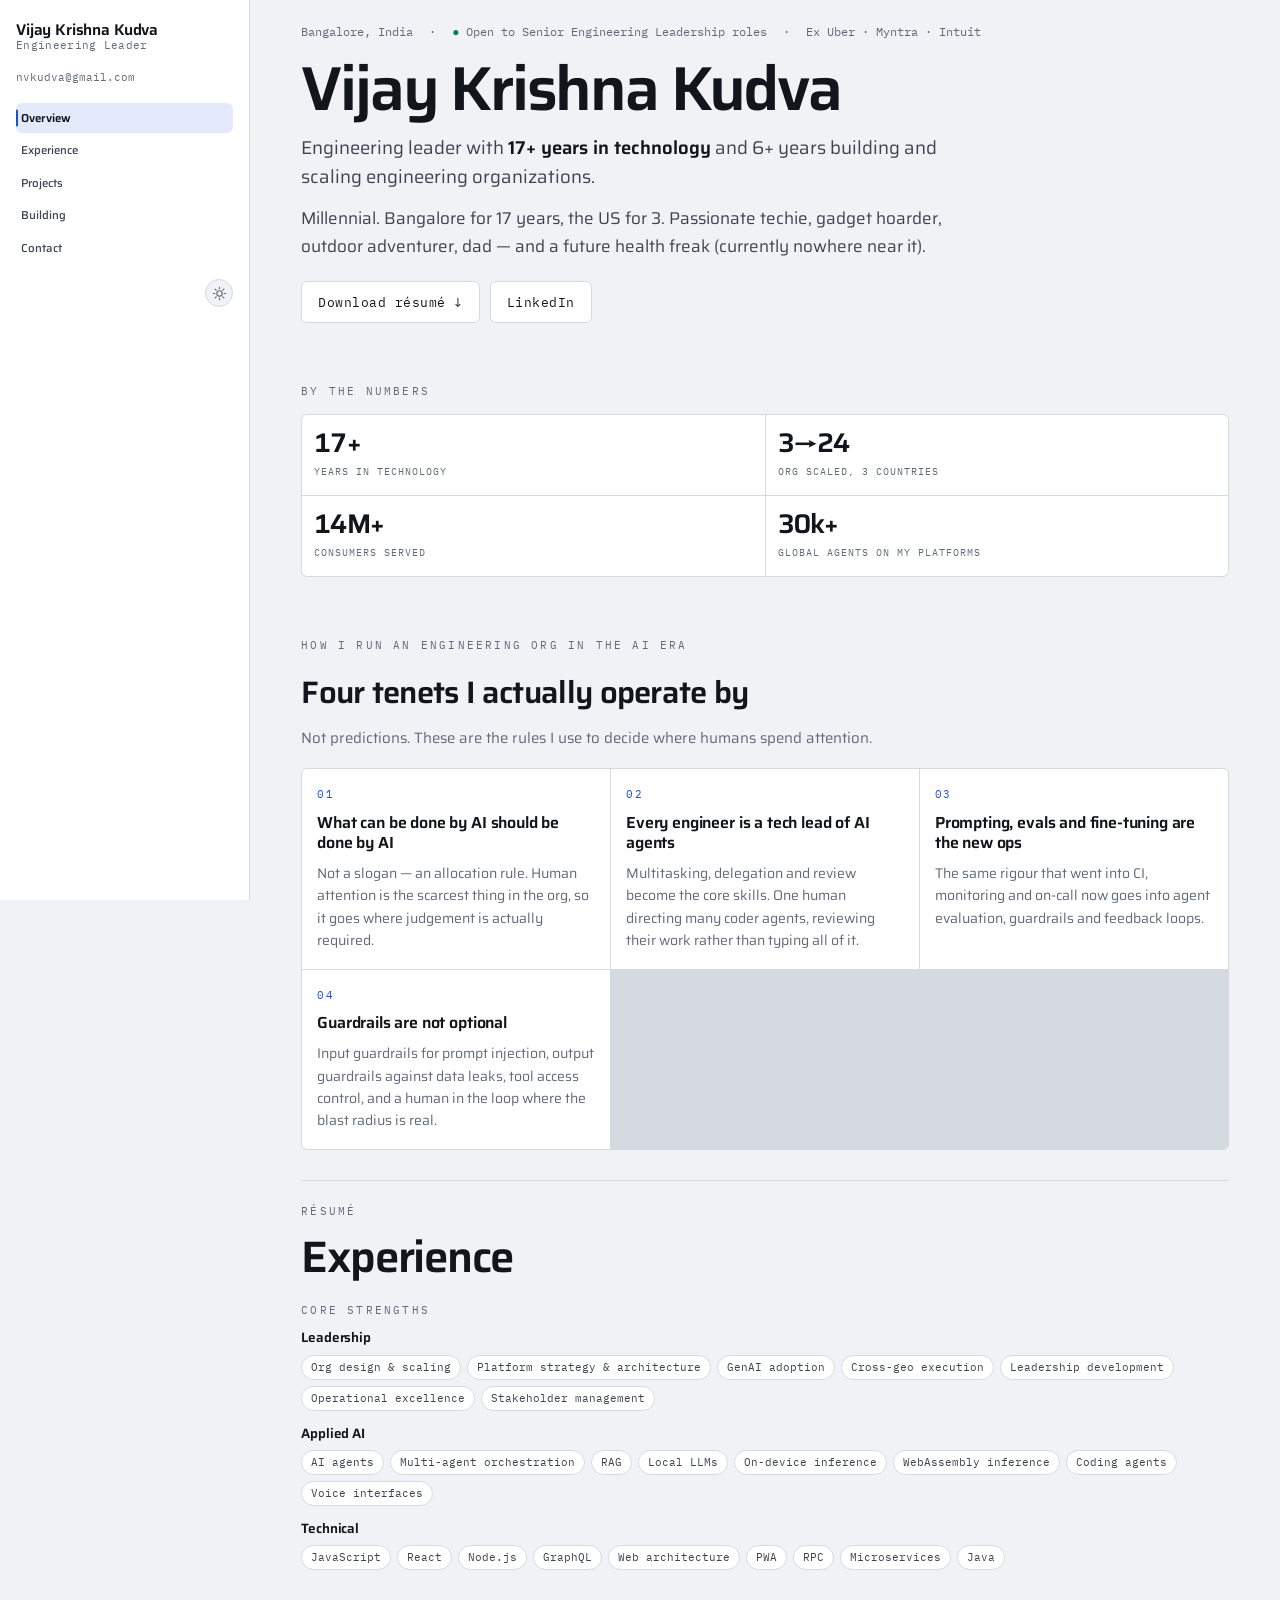
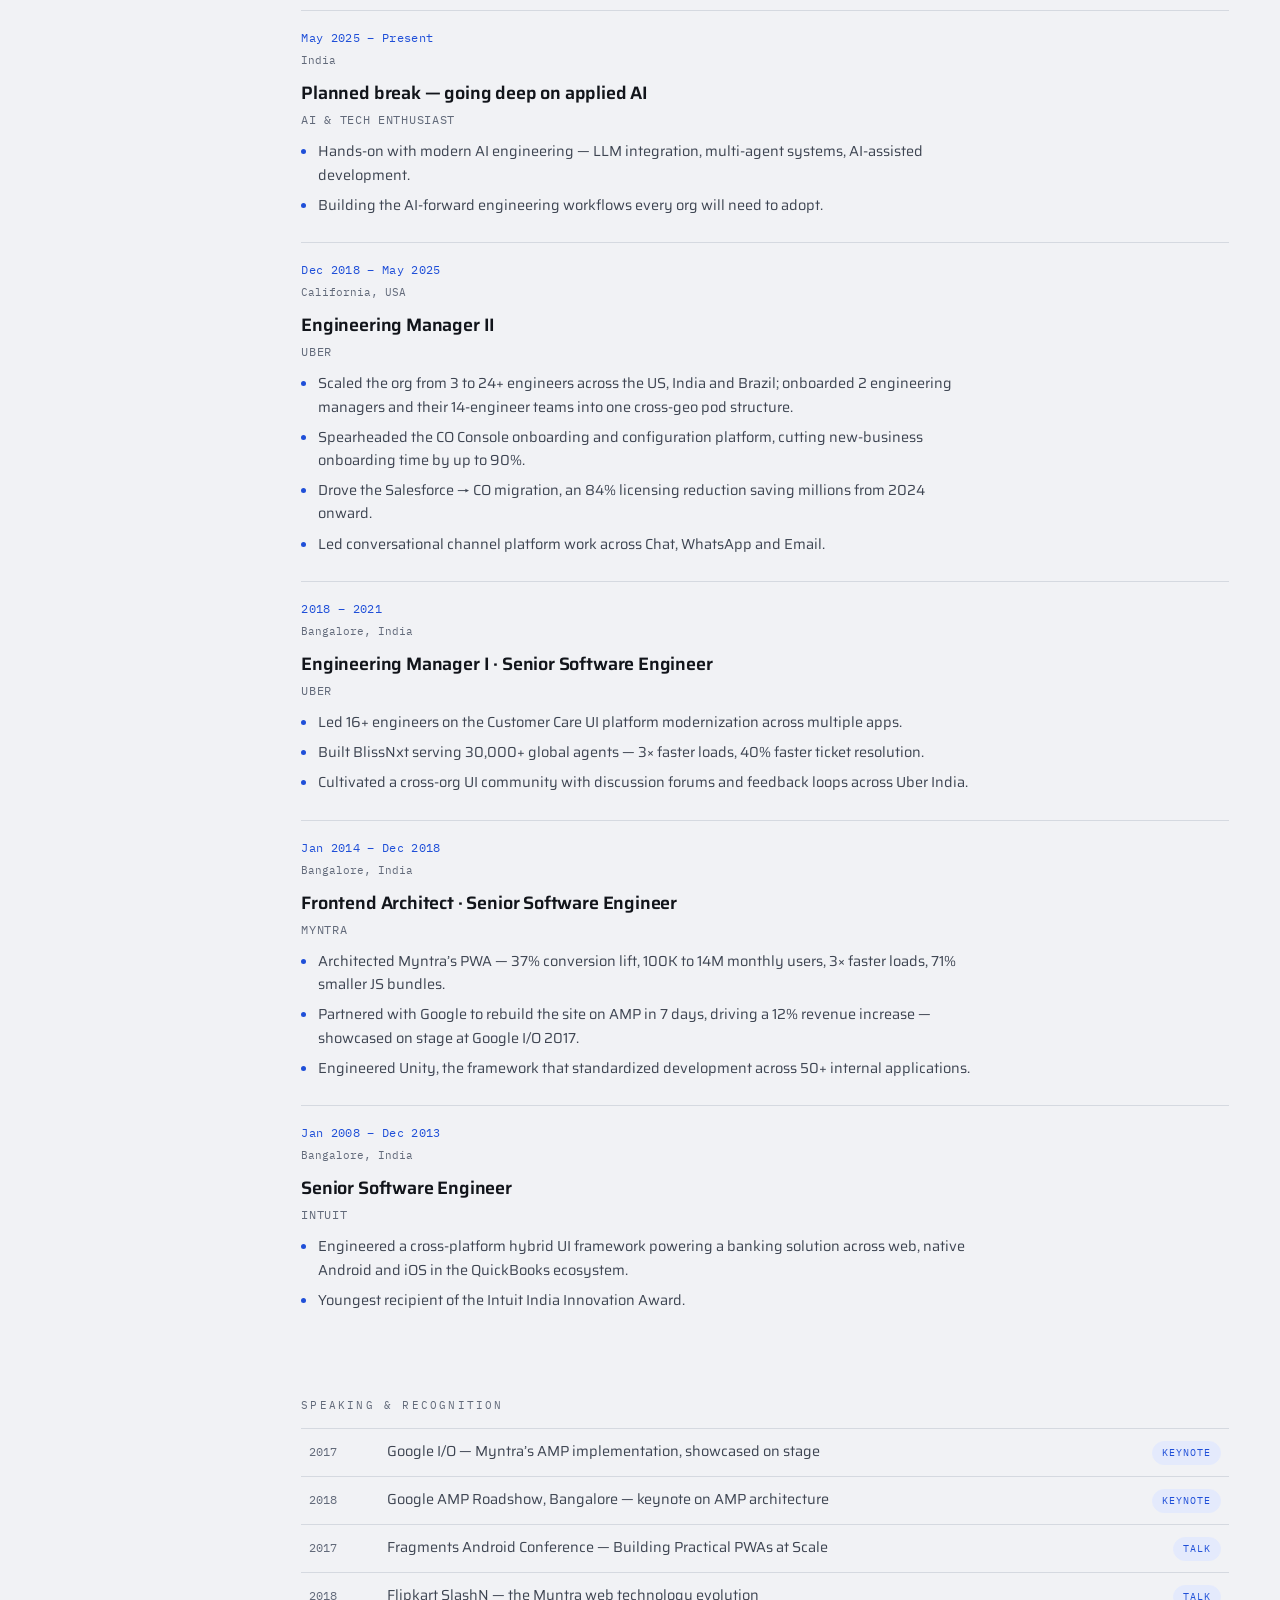
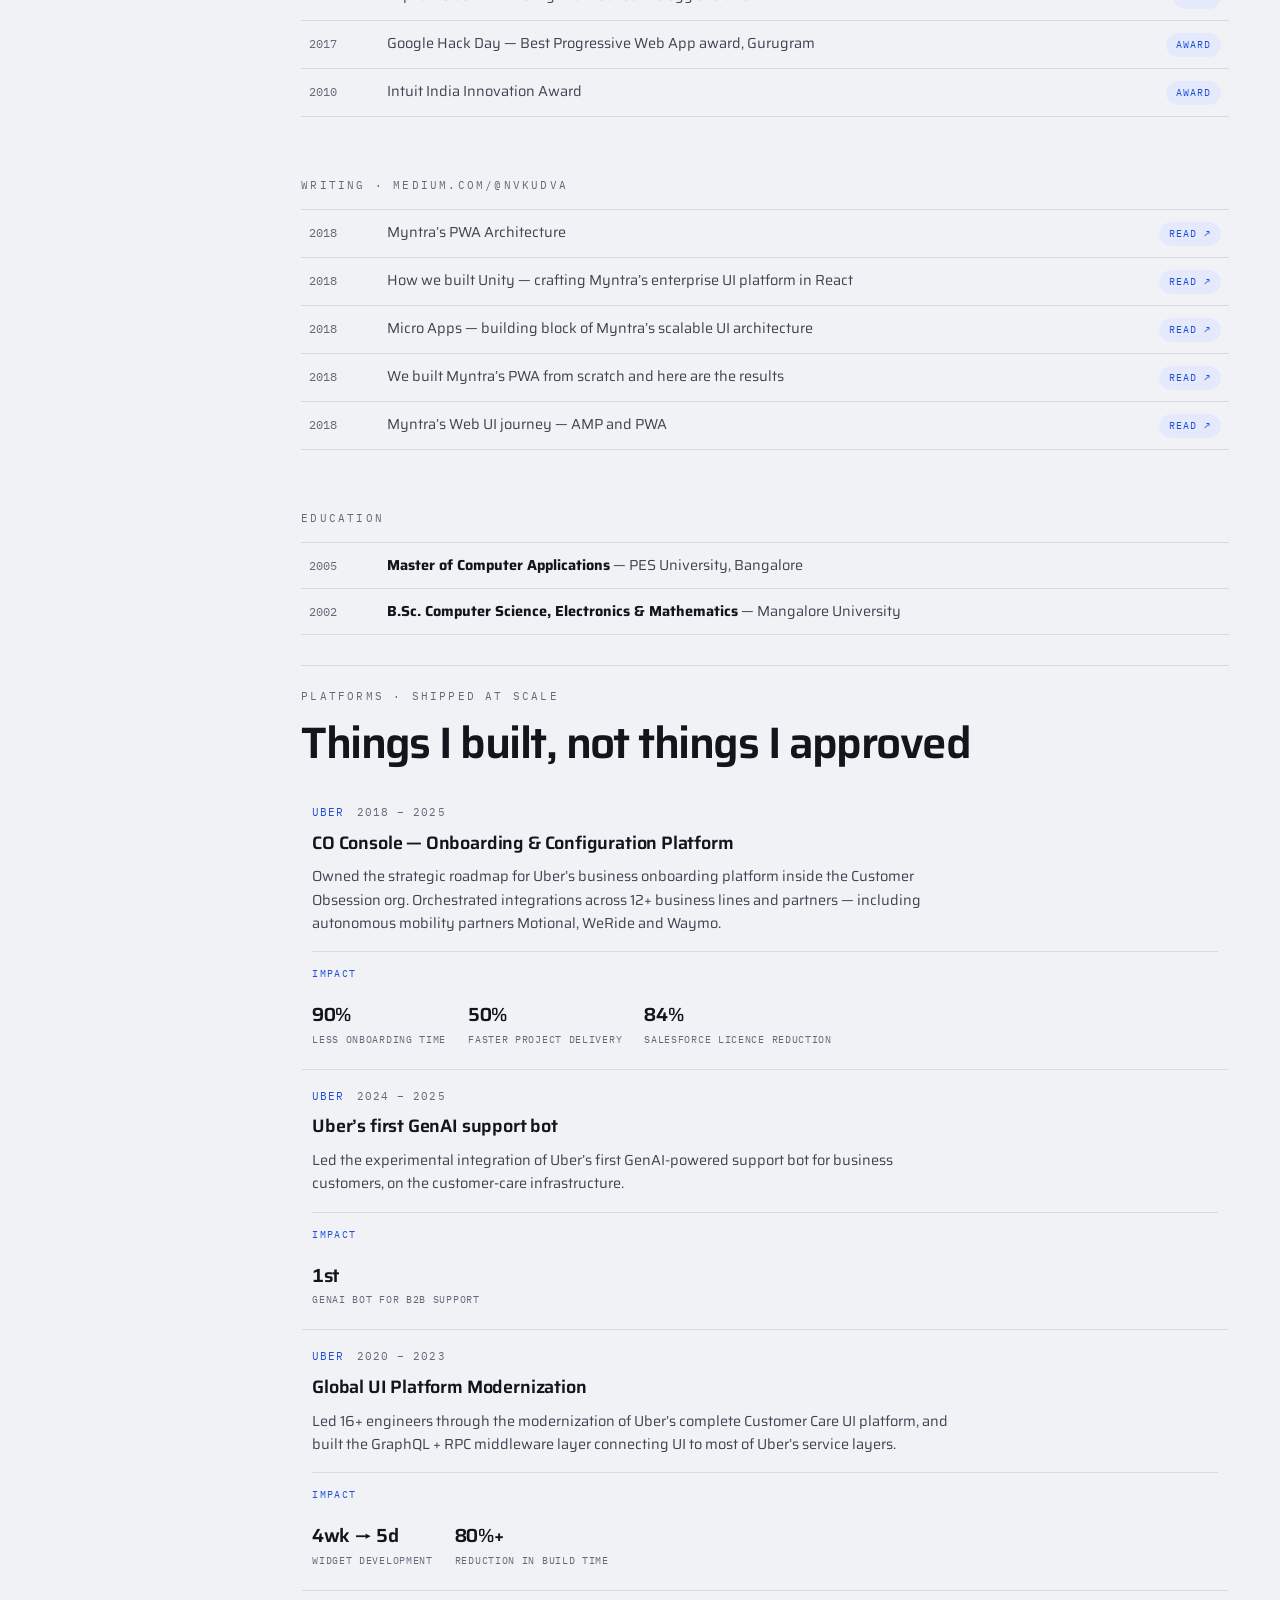
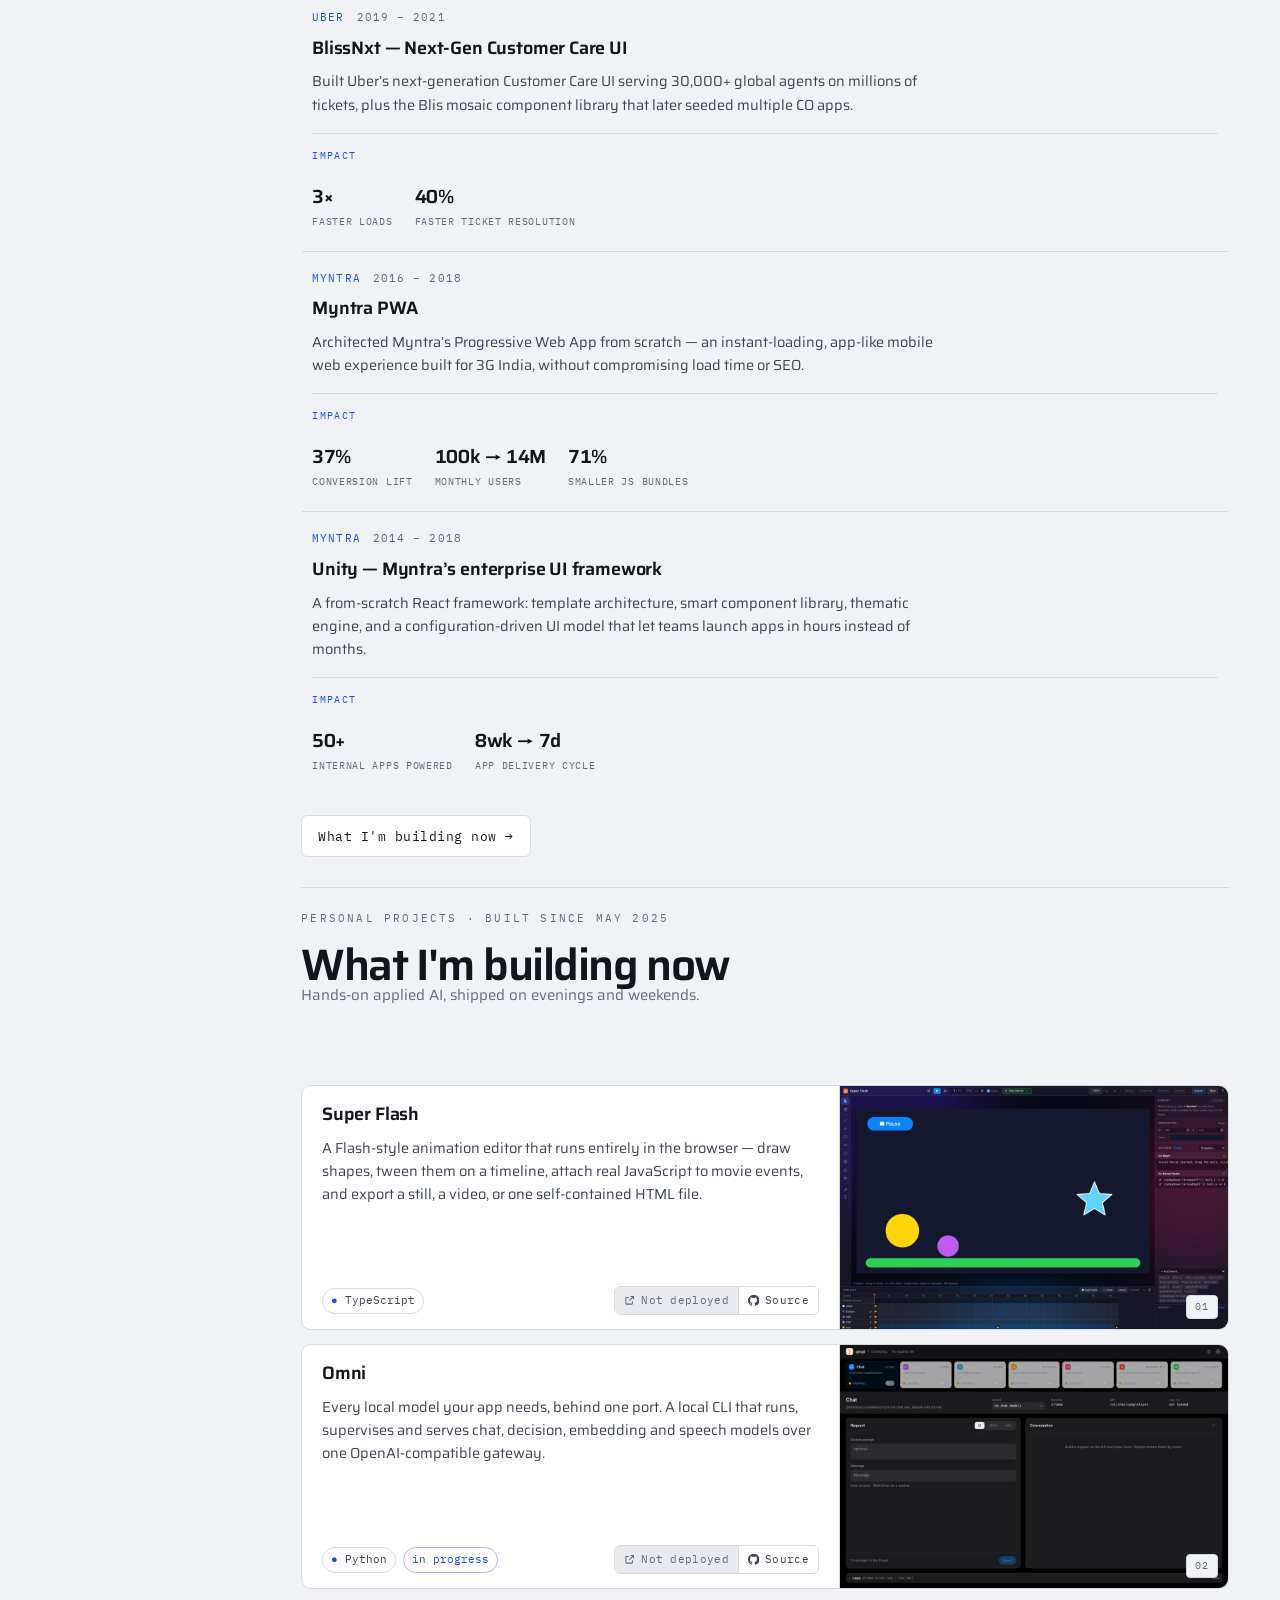
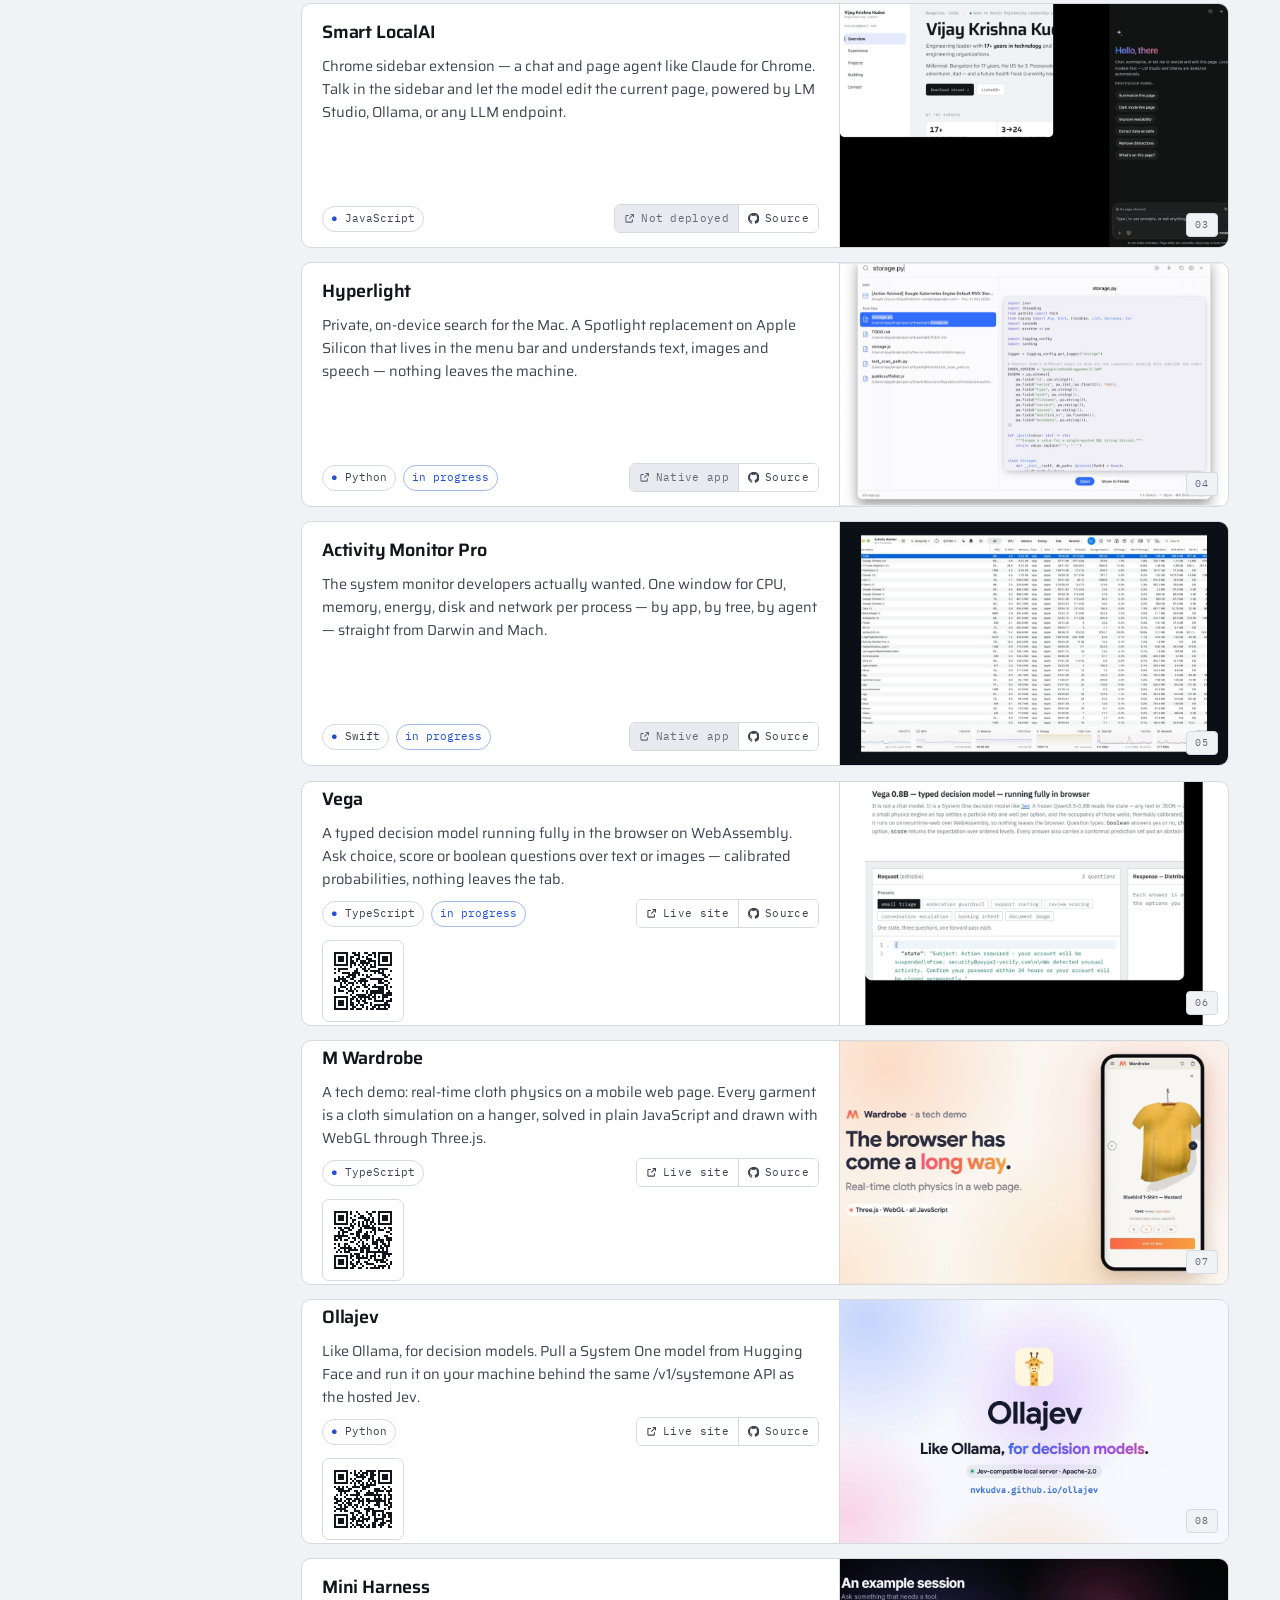
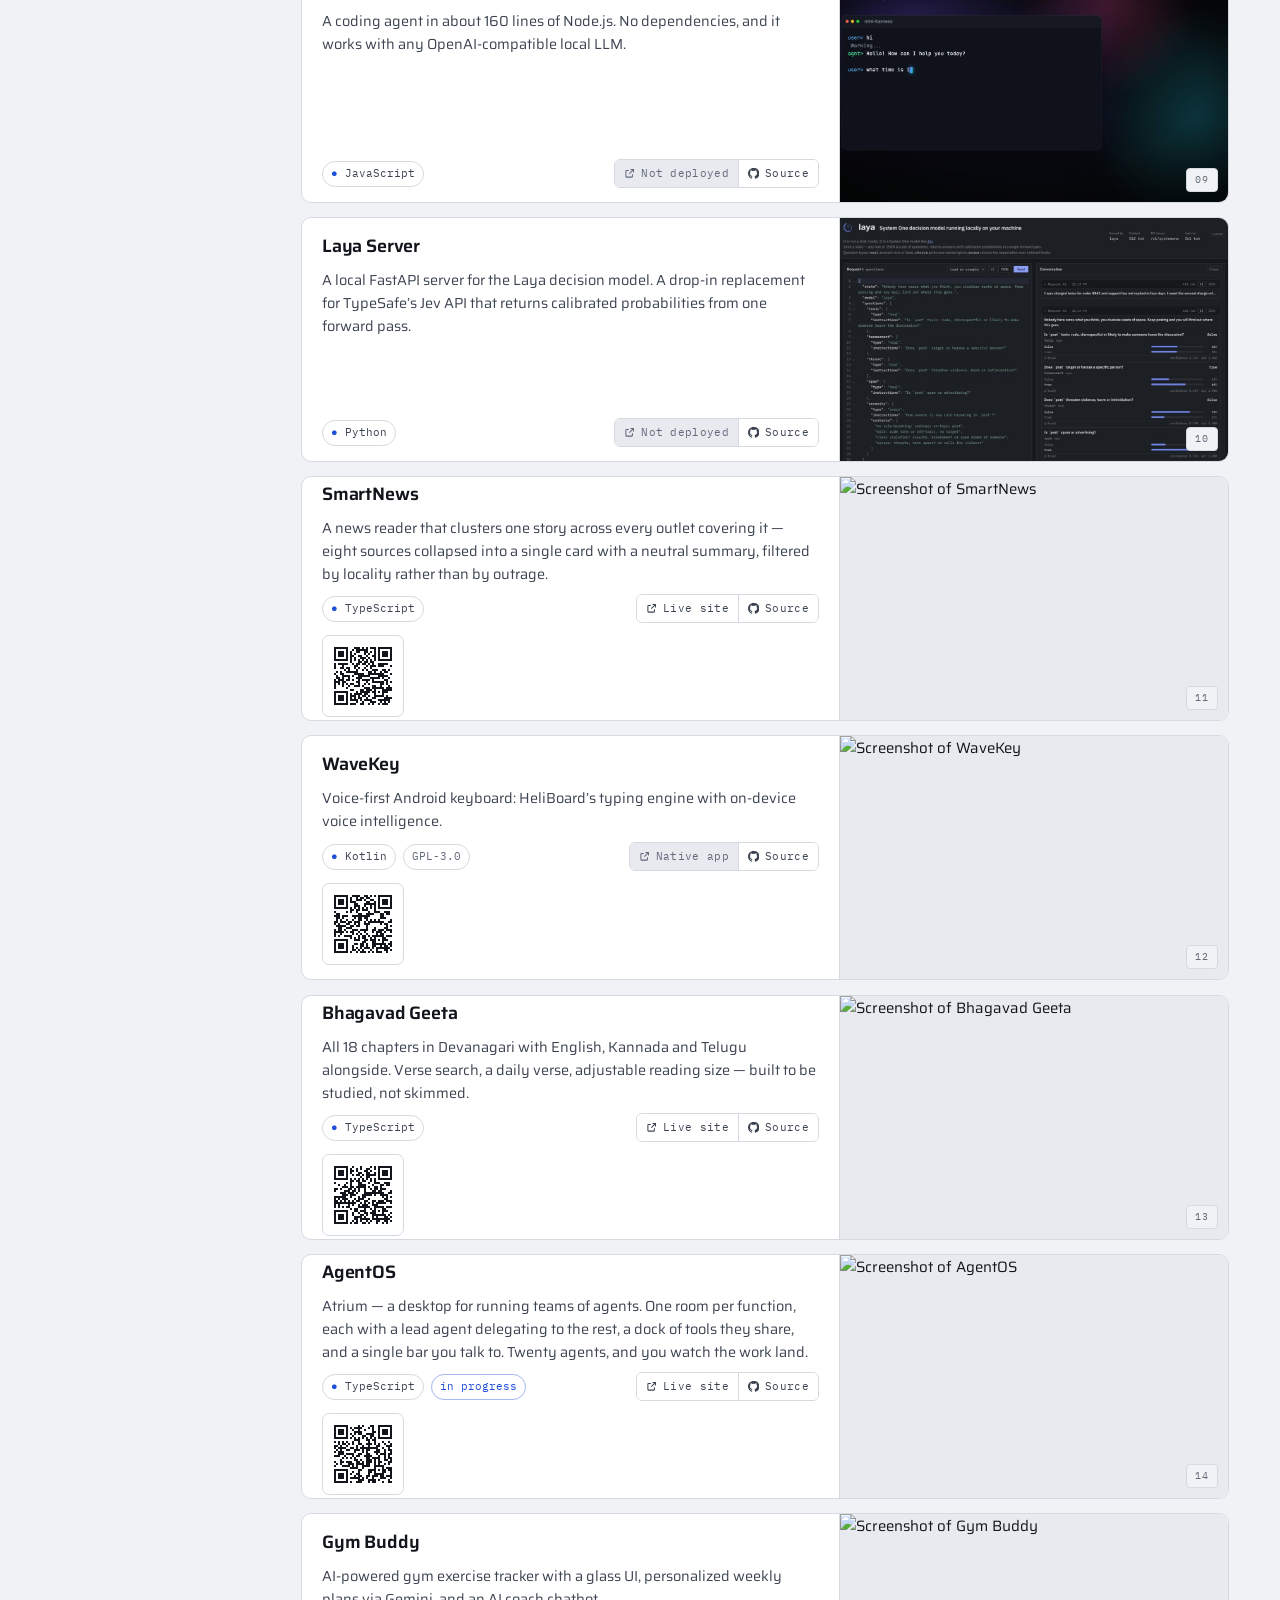
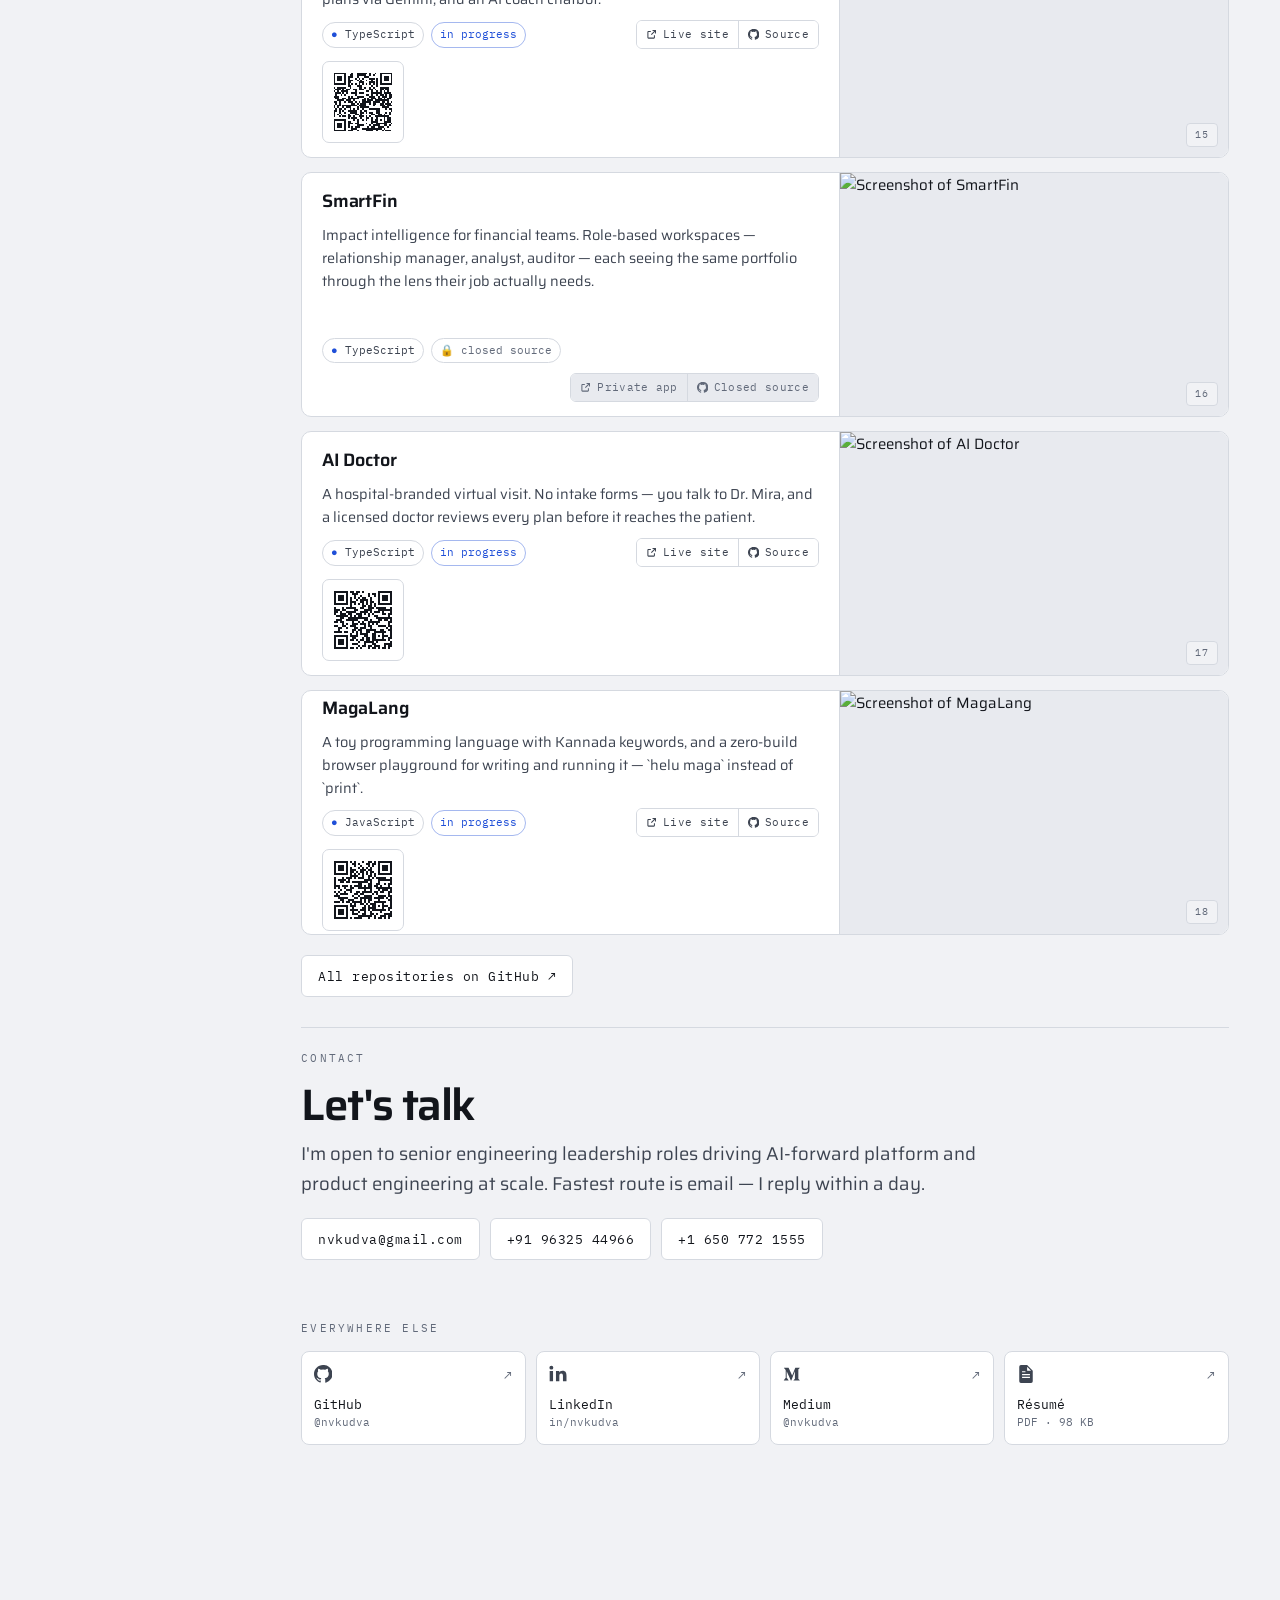
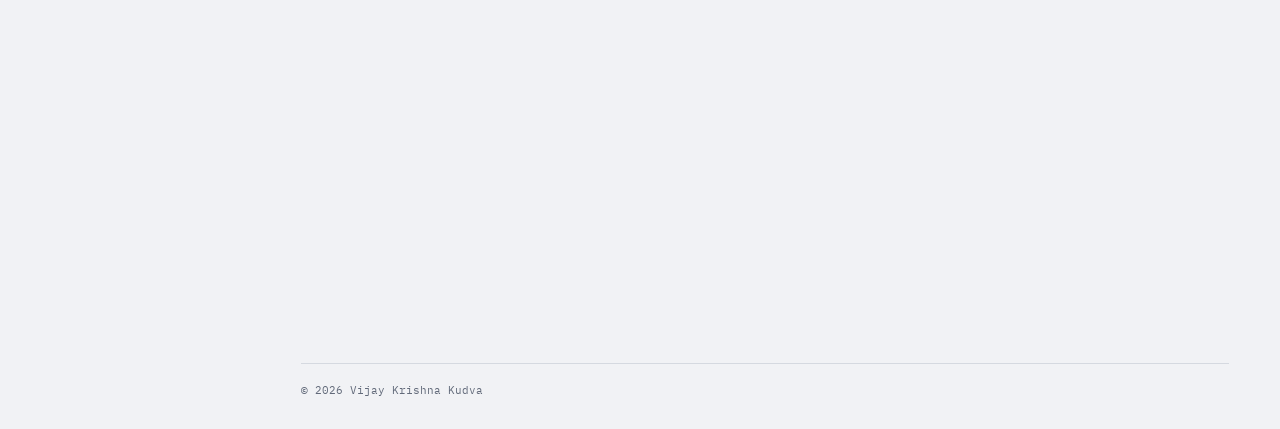
==== index.html @ 2af27ea0 "refactor(themes): remove Overdrive skin and Kinetic layout Single console layout with light/dark mod" ====
<!doctype html>
<html lang="en" data-mode="light">
<head>
<meta charset="utf-8">
<meta name="viewport" content="width=device-width, initial-scale=1, viewport-fit=cover">
<title>Vijay Krishna Kudva — Engineering Leader</title>
<meta name="description" content="Engineering leader with 17+ years in technology. Ex Uber, Myntra, Intuit. Platforms serving 30,000+ agents and 14M+ consumers.">
<meta name="theme-color" content="#F1F2F5">

<meta property="og:title" content="Vijay Krishna Kudva — Engineering Leader">
<meta property="og:description" content="17+ years in technology, 6+ years scaling engineering orgs. Ex Uber, Myntra, Intuit.">
<meta property="og:type" content="profile">

<link rel="manifest" href="/manifest.webmanifest">
<link rel="icon" href="/assets/img/icon.svg" type="image/svg+xml">
<link rel="apple-touch-icon" href="/assets/img/icon-192.png">

<!-- Stamp the saved look before first paint so the page never flashes the wrong mode. -->
<script>
  try {
    var s = JSON.parse(localStorage.getItem('vk.theme') || '{}');
    var r = document.documentElement;
    r.dataset.mode = s.mode === 'dark' ? 'dark' : 'light';
  } catch (e) {}
</script>

<link rel="preconnect" href="https://fonts.googleapis.com">
<link rel="preconnect" href="https://fonts.gstatic.com" crossorigin>
<link rel="stylesheet" href="https://fonts.googleapis.com/css2?family=IBM+Plex+Mono:wght@400;500;600&family=Saira:wght@300;400;500;600;700&display=swap">
<link rel="stylesheet" href="/assets/css/app.css">
</head>
<body>

<a class="skip" href="#main">Skip to content</a>
<div id="app"></div>

<script type="module" src="/assets/js/app.js"></script>
</body>
</html>
---- assets/css/app.css ----
/* ============================================================
   Vijay Krishna Kudva — portfolio
   Light / dark modes
   ============================================================ */

/* ---- EXECUTIVE · light (the unstamped default) ---- */
:root{
  --paper:#F1F2F5; --surface:#FFFFFF; --surface-2:#E8EAEF;
  --ink:#12151B; --ink-2:#3D4451; --muted:#626A7A;
  --line:#D5D9E0; --accent:#1F4FD8; --accent-soft:#E4EAFC; --on-accent:#FFFFFF;
  --pos:#0E7C5A; --warn:#7A4800;
  --shadow:0 1px 2px rgba(18,21,27,.05), 0 12px 32px -18px rgba(18,21,27,.35);
  --grid:none;
  --rail:250px; --ease:cubic-bezier(.2,.8,.2,1);
  --display:"Saira",system-ui,-apple-system,sans-serif;
  --mono:"IBM Plex Mono",ui-monospace,Menlo,monospace;
}
/* ---- EXECUTIVE · dark ---- */
@media (prefers-color-scheme:dark){
  :root:not([data-mode="light"]){
    --paper:#0E1116; --surface:#161B22; --surface-2:#1F2630;
    --ink:#E8EBF0; --ink-2:#B4BDCB; --muted:#828D9D;
    --line:#262E39; --accent:#7A9BFF; --accent-soft:#1A2440; --on-accent:#0E1116;
    --pos:#3FCF9A; --warn:#D9A441;
    --shadow:0 1px 0 rgba(255,255,255,.03), 0 24px 48px -28px #000;
  }
}
:root[data-mode="dark"]{
  --paper:#0E1116; --surface:#161B22; --surface-2:#1F2630;
  --ink:#E8EBF0; --ink-2:#B4BDCB; --muted:#828D9D;
  --line:#262E39; --accent:#7A9BFF; --accent-soft:#1A2440; --on-accent:#0E1116;
  --pos:#3FCF9A; --warn:#D9A441;
  --shadow:0 1px 0 rgba(255,255,255,.03), 0 24px 48px -28px #000;
}
/* ============================================================ base */
*{box-sizing:border-box}
html{scroll-behavior:smooth}
body{
  margin:0; background:var(--paper); color:var(--ink);
  font-family:var(--display); font-size:15px; line-height:1.6;
  -webkit-font-smoothing:antialiased;
  transition:background .45s var(--ease), color .45s var(--ease);
}
body::before{
  content:""; position:fixed; inset:0; pointer-events:none; z-index:0;
  background-image:var(--grid); background-size:44px 44px;
}
a{color:inherit; text-decoration:none}
button{font:inherit}
:focus-visible{outline:2px solid var(--accent); outline-offset:3px; border-radius:3px}
.skip{position:absolute; left:-9999px; top:8px; z-index:99; background:var(--surface); padding:10px 16px; border:1px solid var(--accent); border-radius:6px}
.skip:focus{left:12px}

/* ============================================================ shell */
.shell{position:relative; z-index:1; display:grid; grid-template-columns:var(--rail) minmax(0,1fr)}
.rail{
  position:sticky; top:0; height:100vh; padding:20px 16px;
  border-right:1px solid var(--line); background:var(--surface);
  display:flex; flex-direction:column; gap:16px;
  transition:background .45s var(--ease), border-color .45s var(--ease);
}
.brand{display:flex; align-items:center; gap:11px; font-size:15.5px; font-weight:600; letter-spacing:-.01em; line-height:1.25}
.brand small{display:block; font-family:var(--mono); font-size:10.5px; font-weight:400; letter-spacing:.03em; color:var(--muted)}

/* one-tap contact, on every page */
.hail{display:flex; flex-direction:column; gap:3px; font-family:var(--mono); font-size:11px; line-height:1.6}
.hail a{color:var(--muted); border-bottom:1px solid transparent; align-self:flex-start; transition:color .22s var(--ease), border-color .22s var(--ease)}
.hail a:hover{color:var(--accent); border-bottom-color:var(--accent)}

.nav{display:flex; flex-direction:column; gap:2px}
.nav a{
  display:block; padding:9px 12px; border-radius:6px; color:var(--ink-2);
  font-size:14px; font-weight:500; position:relative;
  transition:background .22s var(--ease), color .22s var(--ease);
}
.nav a::before{
  content:""; position:absolute; left:0; top:50%; width:2px; height:0; border-radius:2px;
  background:var(--accent); transform:translateY(-50%); transition:height .28s var(--ease);
}
.nav a:hover{background:var(--surface-2); color:var(--ink)}
.nav a[aria-current]{background:var(--accent-soft); color:var(--ink); font-weight:600}
.nav a[aria-current]::before{height:17px}
.ctl{display:flex; flex-direction:column; gap:6px; margin-top:auto}

/* ============================================================ main */
main{padding:0 clamp(20px,4vw,64px) 36px; max-width:1180px}
.pane{scroll-margin-top:calc(var(--stick, 0px) + 16px)}
.pane + .pane{border-top:1px solid var(--line)}
/* The last pane needs room below it, or the nav can't bring it to the top. */
.pane:last-child{min-height:calc(100vh - var(--stick, 0px))}
/* The first section of a pane sits directly under the divider. */
.pane > section:first-child{padding-top:22px}
section{padding:30px 0}
.eyebrow{
  font-family:var(--mono); font-size:11px; letter-spacing:.2em; text-transform:uppercase;
  color:var(--muted); display:flex; align-items:center; gap:12px; margin-bottom:14px;
}
h1{font-size:clamp(36px,5.4vw,62px); line-height:1.03; letter-spacing:-.035em; font-weight:600; margin:0; text-wrap:balance}
h2{font-size:clamp(23px,2.8vw,31px); letter-spacing:-.022em; font-weight:600; margin:0 0 12px; text-wrap:balance}
h3{font-size:16px; font-weight:600; margin:0; letter-spacing:-.01em}
p{color:var(--ink-2); max-width:64ch; margin:0 0 11px}
.sublede{color:var(--muted); max-width:66ch; margin:-4px 0 18px}

/* ---- hero ---- */
.hero{display:grid; grid-template-columns:minmax(0,1fr); gap:36px; align-items:start}
.statusline{font-family:var(--mono); font-size:12px; color:var(--muted); display:flex; flex-wrap:wrap; gap:8px 16px; margin-bottom:16px}
.statusline b{color:var(--pos); font-weight:500}
.lede{font-size:18.5px; line-height:1.58; color:var(--ink-2); max-width:58ch; margin-top:12px}
.lede em{color:var(--ink); font-style:normal; font-weight:600}
/* The one human line, right above the calls to action. */
.bio{font-size:17px; line-height:1.62; margin-top:14px; max-width:64ch}
.cta{display:flex; gap:10px; flex-wrap:wrap; margin-top:20px}
.btn{
  font-family:var(--mono); font-size:12.5px; letter-spacing:.04em;
  padding:10px 16px; border-radius:6px; border:1px solid var(--line);
  background:var(--surface); color:var(--ink); cursor:pointer; display:inline-flex; gap:8px; align-items:center;
  transition:transform .22s var(--ease), box-shadow .22s var(--ease), background .25s var(--ease), border-color .25s;
}
.btn:hover{transform:translateY(-2px); box-shadow:var(--shadow); border-color:var(--accent)}
}.btn.primary{background:var(--ink); color:var(--paper); border-color:var(--ink)}

.portrait{position:relative; aspect-ratio:4/5; border:1px solid var(--line); background:var(--surface-2); border-radius:5px; overflow:hidden}
.portrait img{width:100%; height:100%; object-fit:cover; object-position:center 22%; display:block}

.tick{position:absolute; width:12px; height:12px; border:1px solid var(--accent)}
.tick.tl{top:-1px; left:-1px; border-right:0; border-bottom:0}
.tick.tr{top:-1px; right:-1px; border-left:0; border-bottom:0}
.tick.bl{bottom:-1px; left:-1px; border-right:0; border-top:0}
.tick.br{bottom:-1px; right:-1px; border-left:0; border-top:0}
.portcap{font-family:var(--mono); font-size:10.5px; color:var(--muted); margin-top:9px; line-height:1.7}

/* ---- stat strip ---- */
.stats{display:grid; grid-auto-flow:column; grid-auto-columns:minmax(0,1fr); gap:1px; background:var(--line); border:1px solid var(--line); border-radius:6px; overflow:hidden; margin-top:0}
.stat{background:var(--surface); padding:13px 12px; transition:background .45s var(--ease)}
.stat b{display:block; font-size:27px; font-weight:600; letter-spacing:-.03em; line-height:1.1; font-variant-numeric:tabular-nums}
.stat span{font-family:var(--mono); font-size:10px; letter-spacing:.1em; text-transform:uppercase; color:var(--muted)}

/* ---- tenets ---- */
.tenets{display:grid; grid-template-columns:repeat(auto-fit,minmax(258px,1fr)); gap:1px; background:var(--line); border:1px solid var(--line); border-radius:6px; overflow:hidden}
.tenet{background:var(--surface); padding:17px 15px; transition:background .3s var(--ease)}
.tenet:hover{background:var(--surface-2)}
.tenet h3{margin-bottom:8px; line-height:1.3}
.tenet p{font-size:14px; margin:0; color:var(--muted)}
.tenet .n{font-family:var(--mono); font-size:10.5px; color:var(--accent); letter-spacing:.14em; display:block; margin-bottom:10px}

/* ---- platform cards ---- */
/* The opening list of a pane, directly under the heading. */
.openlist{margin-top:20px}
.plat{
  position:relative;
  display:grid; grid-template-columns:minmax(0,1fr) 250px; gap:22px;
  padding:18px 10px; border-radius:8px; border:1px solid transparent;
  transition:background .28s var(--ease), border-color .28s var(--ease), transform .28s var(--ease);
}
.plat + .plat::before{content:""; position:absolute; top:-1px; left:0; right:0; height:1px; background:var(--line)}
.plat:hover{background:var(--surface); border-color:var(--line); transform:translateX(3px); box-shadow:var(--shadow)}
.plat .org{font-family:var(--mono); font-size:11px; letter-spacing:.1em; text-transform:uppercase; color:var(--accent); margin-bottom:7px; display:flex; gap:12px}
.plat .org span{color:var(--muted)}
.plat h3{font-size:18px}
.plat p{font-size:14.5px; margin:8px 0 0}
.mx{display:flex; flex-direction:column; gap:10px; padding-left:20px; border-left:1px solid var(--line)}
.mxh{font-family:var(--mono); font-size:10px; letter-spacing:.14em; text-transform:uppercase; color:var(--accent)}
.mx div b{display:block; font-size:19px; font-weight:600; letter-spacing:-.02em; font-variant-numeric:tabular-nums; line-height:1.15}
.mx div span{font-family:var(--mono); font-size:10px; letter-spacing:.07em; text-transform:uppercase; color:var(--muted)}

/* ---- tags on a project card ---- */
.tags{display:flex; gap:7px; flex-wrap:wrap; font-family:var(--mono); font-size:11px}
.tag{padding:3px 8px; border:1px solid var(--line); border-radius:20px; color:var(--muted)}
.tag.lang{color:var(--ink-2)}
.tag.lang::before{content:"●  "; color:var(--accent)}
.pcard[data-open]{cursor:pointer}
.tag.wip{color:var(--accent); border-color:color-mix(in oklab,var(--accent) 40%,transparent)}
.tag.lock::before{content:"🔒  "}

/* ---- résumé ---- */
.job{display:grid; grid-template-columns:132px minmax(0,1fr); gap:24px; padding:18px 0; border-top:1px solid var(--line)}
.job .when{font-family:var(--mono); font-size:11.5px; color:var(--accent); letter-spacing:.03em}
.job .where{font-family:var(--mono); font-size:10.5px; color:var(--muted); margin-top:5px}
.job h3{font-size:18px; margin-bottom:3px}
.job .org{font-family:var(--mono); font-size:11.5px; color:var(--muted); letter-spacing:.06em; text-transform:uppercase; margin-bottom:11px}
.job ul{margin:0; padding-left:17px; color:var(--ink-2)}
.job li{margin-bottom:7px; font-size:14.5px; max-width:66ch}
.job li::marker{color:var(--accent)}

.chips{display:flex; flex-wrap:wrap; gap:7px; margin-top:8px}
.chips + h3{margin-top:18px}
.chip{font-family:var(--mono); font-size:11.5px; padding:5px 11px; border:1px solid var(--line); border-radius:20px; color:var(--ink-2); background:var(--surface); transition:border-color .25s, color .25s}
.chip:hover{border-color:var(--accent); color:var(--ink)}

/* ---- résumé header + compact strengths ---- */
.resumetop{padding-bottom:8px}
#strengths{padding:14px 0 10px}
#strengths .eyebrow{margin-bottom:8px}
#strengths h3{font-size:13.5px; margin:0}
#strengths .chips{gap:6px; margin-top:6px}
#strengths .chips + h3{margin-top:12px}
#strengths .chip{font-size:10.5px; padding:3px 9px}

.rows{border-top:1px solid var(--line)}
.row{display:grid; grid-template-columns:64px minmax(0,1fr) auto; gap:14px; align-items:baseline; padding:11px 8px; border-bottom:1px solid var(--line); transition:background .26s var(--ease), padding-left .26s var(--ease)}
.row:hover{background:var(--surface); padding-left:14px}
.row .y{font-family:var(--mono); font-size:11.5px; color:var(--muted)}
.row .t{font-size:14.5px; color:var(--ink-2)}
.row .badge{font-family:var(--mono); font-size:10px; letter-spacing:.1em; text-transform:uppercase; color:var(--accent); border:1px solid var(--accent-soft); background:var(--accent-soft); padding:3px 9px; border-radius:20px}

/* ---- socials: one row, any count ---- */
.links{display:grid; grid-auto-flow:column; grid-auto-columns:minmax(0,1fr); gap:10px}
.link{
  display:flex; flex-direction:column; gap:11px; padding:13px 12px; min-width:0;
  border:1px solid var(--line); border-radius:8px; background:var(--surface);
  font-family:var(--mono); font-size:12.5px; position:relative; overflow:hidden;
  transition:transform .25s var(--ease), border-color .25s, box-shadow .25s;
}
.link::after{content:"↗"; position:absolute; top:13px; right:13px; color:var(--muted); transition:transform .25s var(--ease), color .25s}
.link:hover{transform:translateY(-3px); border-color:var(--accent); box-shadow:var(--shadow)}
.link:hover::after{transform:translate(3px,-3px); color:var(--accent)}
.link svg{width:18px; height:18px; fill:currentColor; flex:none; color:var(--ink-2); transition:color .25s}
.link:hover svg{color:var(--accent)}
.link span{min-width:0}
.link small{display:block; color:var(--muted); font-size:10.5px; white-space:nowrap; overflow:hidden; text-overflow:ellipsis}

.footwrap{max-width:1180px; padding:0 clamp(20px,4vw,64px); margin-left:var(--rail)}
.sitefoot{
  padding:18px 0 30px; font-family:var(--mono); font-size:10.5px; color:var(--muted);
  display:flex; align-items:center; justify-content:space-between; gap:14px; flex-wrap:wrap;
  border-top:1px solid var(--line);
}
/* ---- update prompt ---- */
.toast{
  position:fixed; z-index:80; left:50%; bottom:24px;
  transform:translate(-50%,140%); opacity:0;
  display:flex; align-items:center; gap:14px;
  padding:12px 12px 12px 18px; border-radius:10px;
  background:var(--surface); border:1px solid var(--line);
  box-shadow:var(--shadow); font-family:var(--mono); font-size:12.5px;
  max-width:calc(100vw - 32px);
  transition:transform .5s var(--ease), opacity .4s var(--ease);
}
.toast.in{transform:translate(-50%,0); opacity:1}
.toast span{color:var(--ink-2)}
.toast button{
  border:1px solid var(--line); background:var(--paper); color:var(--ink);
  padding:7px 14px; border-radius:6px; cursor:pointer; font-size:11.5px; letter-spacing:.04em;
  transition:background .22s var(--ease), border-color .22s, color .22s;
}
}.toast .toast-go{background:var(--ink); color:var(--paper); border-color:var(--ink)}
.toast .toast-go:hover{filter:brightness(1.15)}
.toast .toast-x{padding:7px 10px; color:var(--muted)}
.toast .toast-x:hover{border-color:var(--accent); color:var(--ink)}

/* ============================================================ motion */
@view-transition{ navigation:auto }
::view-transition-old(root){animation:vt-out .22s var(--ease) both}
::view-transition-new(root){animation:vt-in .34s var(--ease) both}
@keyframes vt-out{to{opacity:0; transform:translateY(-6px)}}
@keyframes vt-in{from{opacity:0; transform:translateY(10px)}}

.rise{animation:rise .62s var(--ease) both}
@keyframes rise{from{opacity:0; transform:translateY(13px)} to{opacity:1; transform:none}}

/* ============================================================ responsive */
@media (max-width:960px){
  .footwrap{margin-left:0}
  .shell{grid-template-columns:1fr}
  .rail{position:sticky; top:0; z-index:20; height:auto; flex-direction:row; align-items:center; flex-wrap:wrap; gap:12px 16px; border-right:0; border-bottom:1px solid var(--line); padding:14px 18px}
  .nav{flex-direction:row; flex-wrap:wrap; gap:2px; order:3; width:100%}
  .nav a{padding:7px 11px; font-size:13.5px}
  .hail{flex-direction:row; flex-wrap:wrap; gap:4px 14px; order:4; width:100%; font-size:10.5px}
}  .ctl{flex-direction:row; align-items:center; gap:8px; margin-top:0; margin-left:auto; width:auto}
  .ctl .tsw{align-self:center}
  .hero{grid-template-columns:1fr; gap:28px; padding-top:20px}
  .plat{grid-template-columns:1fr; gap:16px}
  .mx{flex-direction:row; flex-wrap:wrap; gap:22px; padding-left:0; border-left:0; border-top:1px solid var(--line); padding-top:14px}
  .mxh{flex:0 0 100%}
  .job{grid-template-columns:1fr; gap:10px}
  .stats{grid-auto-flow:row; grid-template-columns:1fr 1fr}
}
@media (max-width:700px){
  .row{grid-template-columns:56px minmax(0,1fr); gap:12px}
  .row .badge{display:none}
}
@media (max-width:620px){
  .links{grid-auto-flow:row; grid-template-columns:1fr 1fr}
}

/* Phones read closer: the few things the compact pass below doesn't set. */
@media (max-width:620px){
  .lede{line-height:1.55}
  .btn{gap:6px}
  .cta{gap:8px}
  .statusline{gap:6px 12px}
  .statusline .sep{display:none}
  .sublede{margin-top:8px}
  .stat span{font-size:9px}
  .pqr{width:70px; height:70px}
  .hail{font-size:10px; gap:3px 12px}
  .nav{gap:0; justify-content:space-between; flex-wrap:nowrap}
}  .nav a{padding:6px 5px; font-size:11.5px; white-space:nowrap}
  .ctl{gap:6px}
  .tsw{width:24px; height:24px}
  .tsw svg{width:13px; height:13px}

}
@media (prefers-reduced-motion:reduce){
  html{scroll-behavior:auto}
  *{animation-duration:.01ms !important; transition-duration:.01ms !important}
}

/* ============================================================ project cards */
.pgrid{display:grid; grid-template-columns:1fr; gap:14px}
.pcard{
  position:relative; display:grid; grid-template-columns:minmax(0,1fr) min(42%,440px); border:1px solid var(--line); border-radius:10px;
  background:var(--surface); overflow:hidden; container-type:inline-size;
  transition:transform .3s var(--ease), border-color .3s var(--ease), box-shadow .3s var(--ease);
}
.pcard:hover{transform:translateY(-4px); border-color:var(--accent); box-shadow:var(--shadow)}
.pshot{position:relative; grid-column:2; grid-row:1; aspect-ratio:1100/688; background:var(--surface-2); border-left:1px solid var(--line); overflow:hidden}
.pbody{grid-column:1; grid-row:1; min-height:0; max-height:calc(min(42cqw, 440px) * 688 / 1100); overflow:hidden}
.pshot img{position:absolute; inset:0; width:100%; height:100%; object-fit:contain; object-position:center; display:block}
.pno{
  position:absolute; bottom:10px; right:10px; font-family:var(--mono); font-size:10px; letter-spacing:.1em;
  padding:3px 8px; border-radius:4px; background:var(--paper); color:var(--muted); border:1px solid var(--line);
}
.noshot{
  position:absolute; inset:0; display:grid; place-content:center; gap:7px; text-align:center;
  background:repeating-linear-gradient(45deg,transparent 0 9px,color-mix(in oklab,var(--line) 45%,transparent) 9px 10px);
}
.noshot span{font-size:19px; font-weight:600; letter-spacing:-.02em}

.pbody{padding:14px 20px; display:flex; flex-direction:column; justify-content:center; min-width:0; gap:8px}
.phead{display:flex; align-items:center; gap:10px}
.phead h3{font-size:18px; flex:1; min-width:0}
.pbody p{font-size:14.5px; margin:0; color:var(--ink-2)}
.pbody .pmeta{margin-top:auto}
.pmeta{display:flex; align-items:center; gap:10px; flex-wrap:wrap}
.pmeta .tags{flex:1 1 auto; min-width:0}

.pfoot{display:flex; align-items:center; gap:12px; padding-top:4px}
.pqr{
  width:82px; height:82px; flex:none; padding:7px; border:1px solid var(--line); border-radius:7px;
  background:var(--surface); color:var(--ink); display:block;
  transition:border-color .25s var(--ease), color .25s var(--ease), transform .25s var(--ease);
}
.pqr svg{display:block; width:100%; height:100%}
.pqr:hover{border-color:var(--accent); color:var(--accent); transform:scale(1.04)}

/* ---- tiny mode switch ---- */
.tsw{
  width:28px; height:28px; flex:none; padding:0; cursor:pointer; position:relative;
  display:grid; place-items:center; color:var(--muted);
  border:1px solid var(--line); border-radius:999px; background:var(--paper);
  transition:border-color .25s var(--ease), background .25s var(--ease), color .25s var(--ease);
}
.tsw svg{
  grid-area:1/1; width:15px; height:15px; fill:none; stroke:currentColor; stroke-width:1.5;
  stroke-linecap:round; stroke-linejoin:round;
  transition:opacity .3s var(--ease), transform .3s var(--ease);
}
.tsw .moon{fill:currentColor; stroke:none; opacity:0; transform:rotate(-45deg) scale(.6)}
.tsw[aria-checked="true"] .sun{opacity:0; transform:rotate(45deg) scale(.6)}
.tsw[aria-checked="true"] .moon{opacity:1; transform:none}
.tsw:hover{border-color:var(--accent); color:var(--accent)}
.ctl{align-items:stretch}
.ctl .tsw{align-self:flex-end}

/* ---- two destinations per project: the app, and the code ---- */
.pfoot{align-items:flex-start}
.pmeta .pstack{display:flex; flex:none; margin-left:auto}
.pacts{display:flex; border:1px solid var(--line); border-radius:6px; overflow:hidden}
.pact{
  flex:none; display:flex; align-items:center; justify-content:center; gap:6px;
  padding:5px 9px; background:var(--surface); color:var(--ink-2);
  font-family:var(--mono); font-size:10.5px; letter-spacing:.03em; white-space:nowrap;
  transition:background .22s var(--ease), color .22s var(--ease);
}
.pact + .pact{border-left:1px solid var(--line)}
.pact svg{width:11px; height:11px; fill:currentColor; flex:none}
.pact:hover{background:var(--accent); color:var(--on-accent)}
.pact.off{color:var(--muted); background:var(--surface-2); cursor:not-allowed}
.pact.off:hover{background:var(--surface-2); color:var(--muted)}

@media (max-width:620px){
  /* Compact pass: content type down 2px, vertical rhythm tightened.
     The rail (brand, nav, contact, controls) is deliberately left alone. */
  body{font-size:12px}
  main{padding-bottom:40px}
  section{padding:18px 0}
  p{margin-bottom:9px}
  h1{font-size:34px}
  h2{font-size:21px; margin-bottom:8px}
  h3{font-size:14px}
  .hero{padding-top:14px; gap:20px}
  .pane > section:first-child{padding-top:14px}
  .statusline{font-size:9px; margin-bottom:12px}
  .lede{font-size:14px; margin-top:12px}
  .bio{font-size:12.5px; margin-top:10px}
  .cta{margin-top:16px}
  .btn{font-size:9.5px; padding:8px 12px}
  .eyebrow{font-size:9px; margin-bottom:10px}
  .stats{margin-top:20px}
  .stat{padding:10px}
  .stat b{font-size:20px}
  .tenet{padding:14px 12px}
  .tenet p{font-size:11px}
  .tenet .n{font-size:9px; margin-bottom:7px}
  .plat{padding:16px 12px; gap:12px}
  .plat .org{font-size:9px; margin-bottom:5px}
  .plat p{font-size:11.5px}
  .plat h3{font-size:16px}
  .mx{gap:14px; padding-top:10px}
  .mxh{font-size:9px}
  .mx div b{font-size:17px}
  .mx div span{font-size:9px}
  .job{padding:16px 0}
  .job h3{font-size:16px}
  .job .when,.job .where,.job .org{font-size:9.5px}
  .job li{font-size:11.5px; margin-bottom:5px}
  .chips{margin-top:6px}
  .chip{font-size:9px; padding:3px 8px}
  .tags{gap:5px}
  .tag{font-size:9px}
  .rows .row{padding:10px}
  .row .y{font-size:9.5px}
  .row .t{font-size:12.5px}
  .pgrid{gap:12px}
  .pcard{display:flex; flex-direction:column}
  .pshot{grid-column:auto; grid-row:auto; width:auto; aspect-ratio:16/10; border-left:0; border-bottom:1px solid var(--line)}
  .pno{top:10px; bottom:auto}
  .pbody{grid-column:auto; grid-row:auto; max-height:none; overflow:visible; padding:11px; gap:8px}
  .phead h3{font-size:16px}
  .pbody p{font-size:11.5px}
  .pno{font-size:9px}
  .noshot span{font-size:17px}
  .pfoot{padding-top:4px}
  .pact{font-size:9px; padding:5px 6px}
  .links{gap:8px}
  .link{font-size:9.5px; padding:11px 10px}
  .link small{font-size:9px}
  .sitefoot{padding:16px 0 28px; font-size:9px}
}
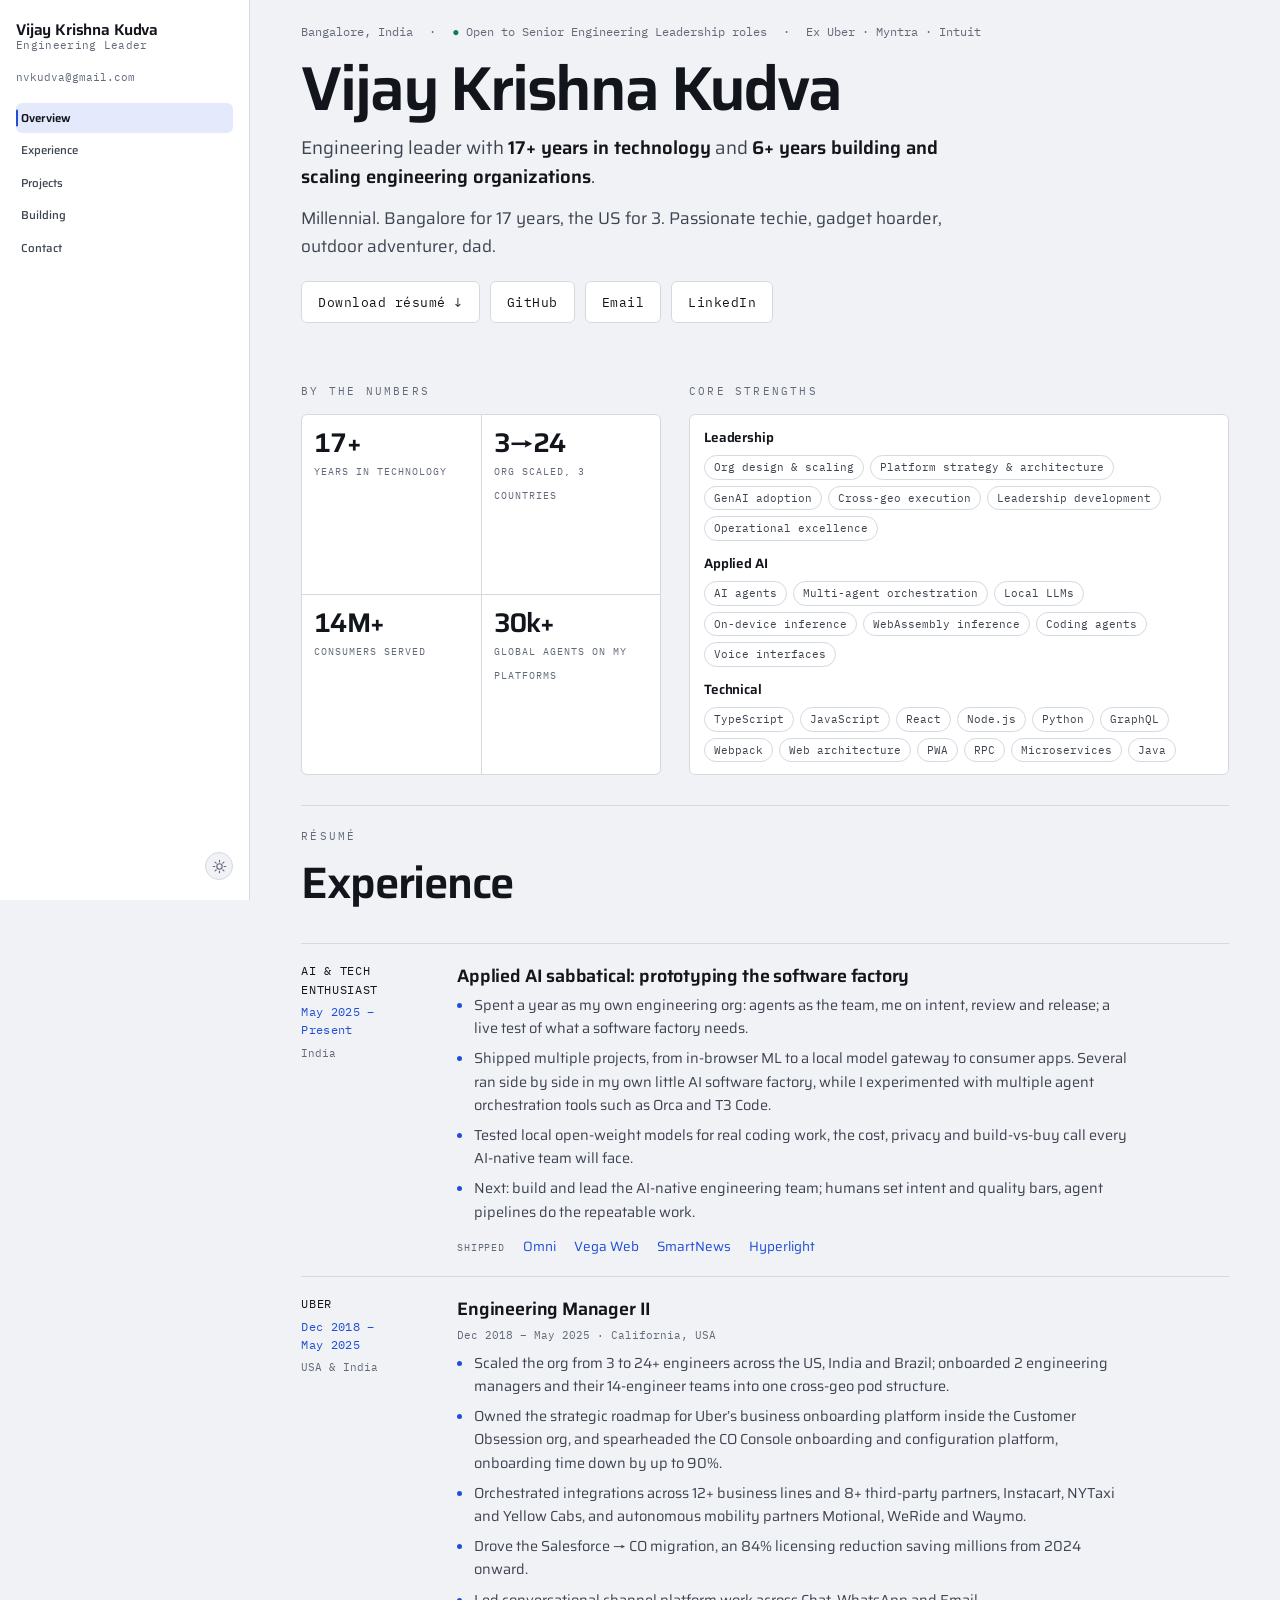
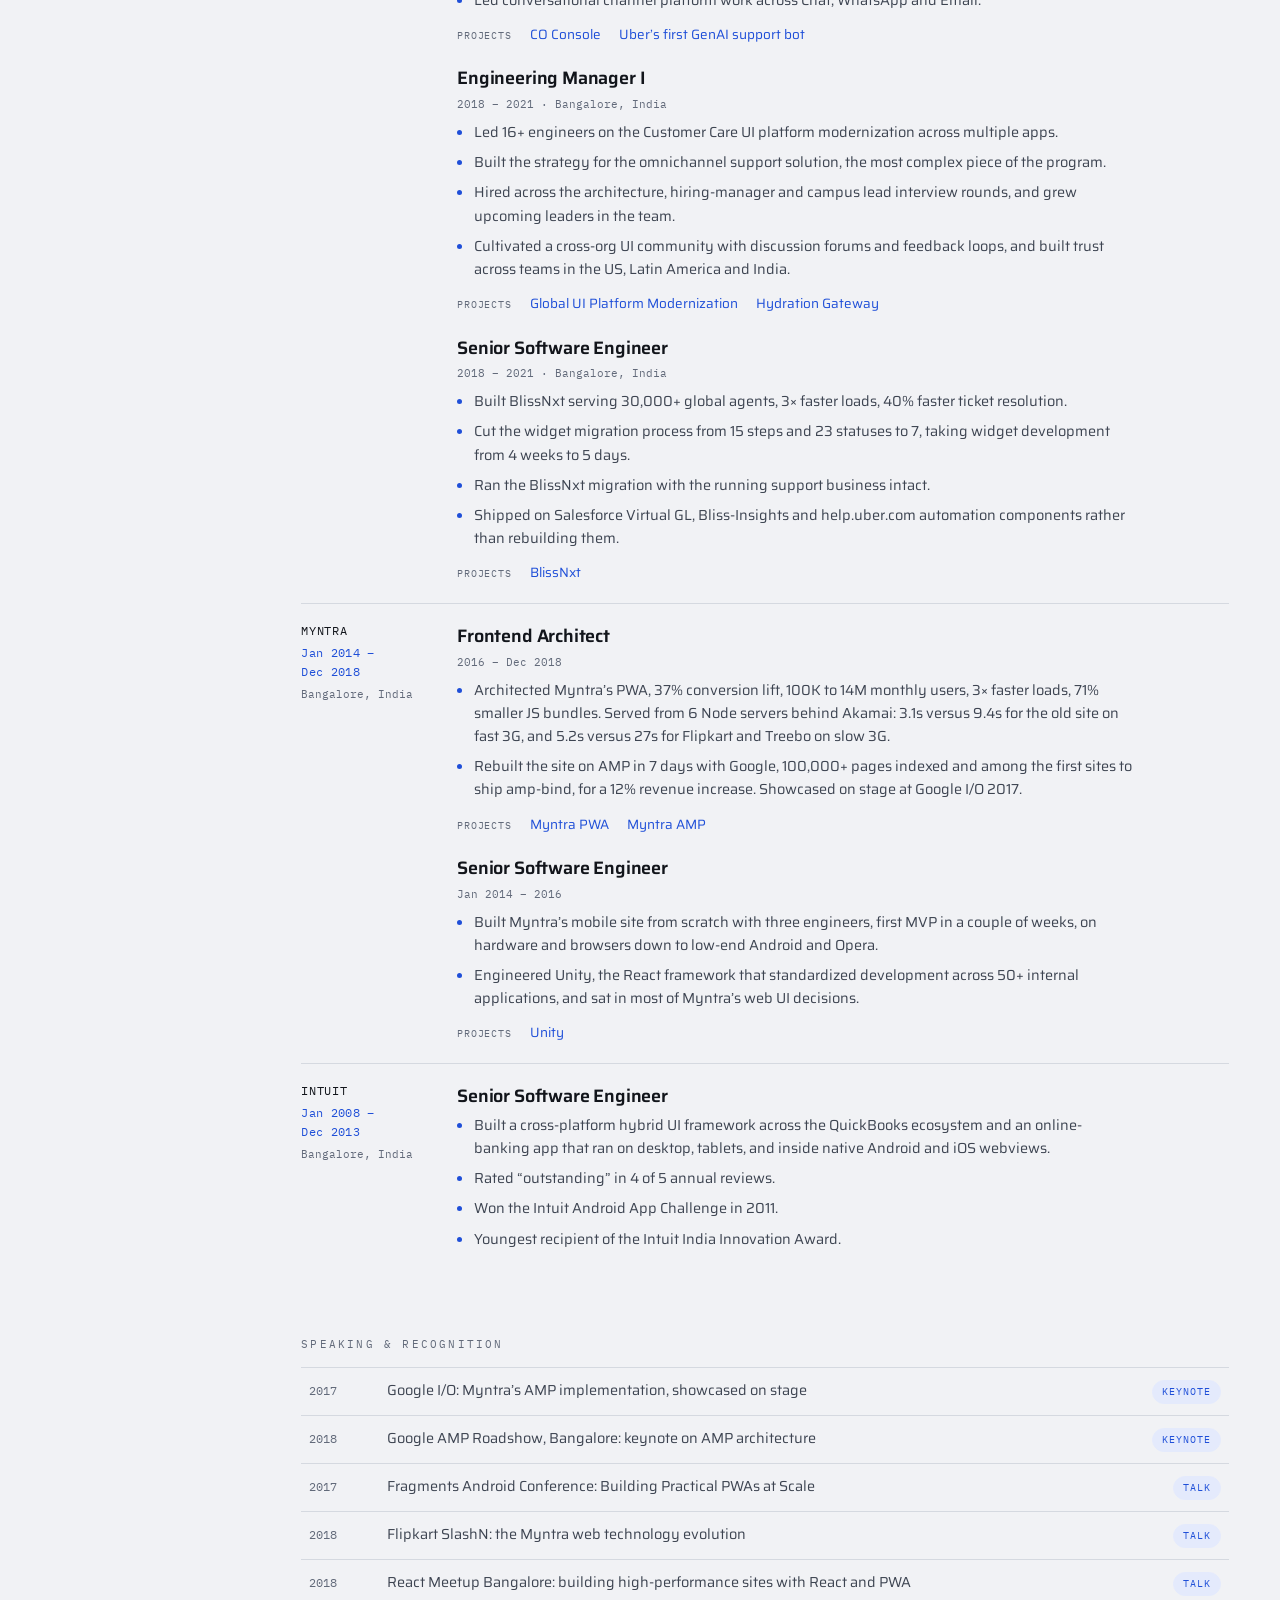
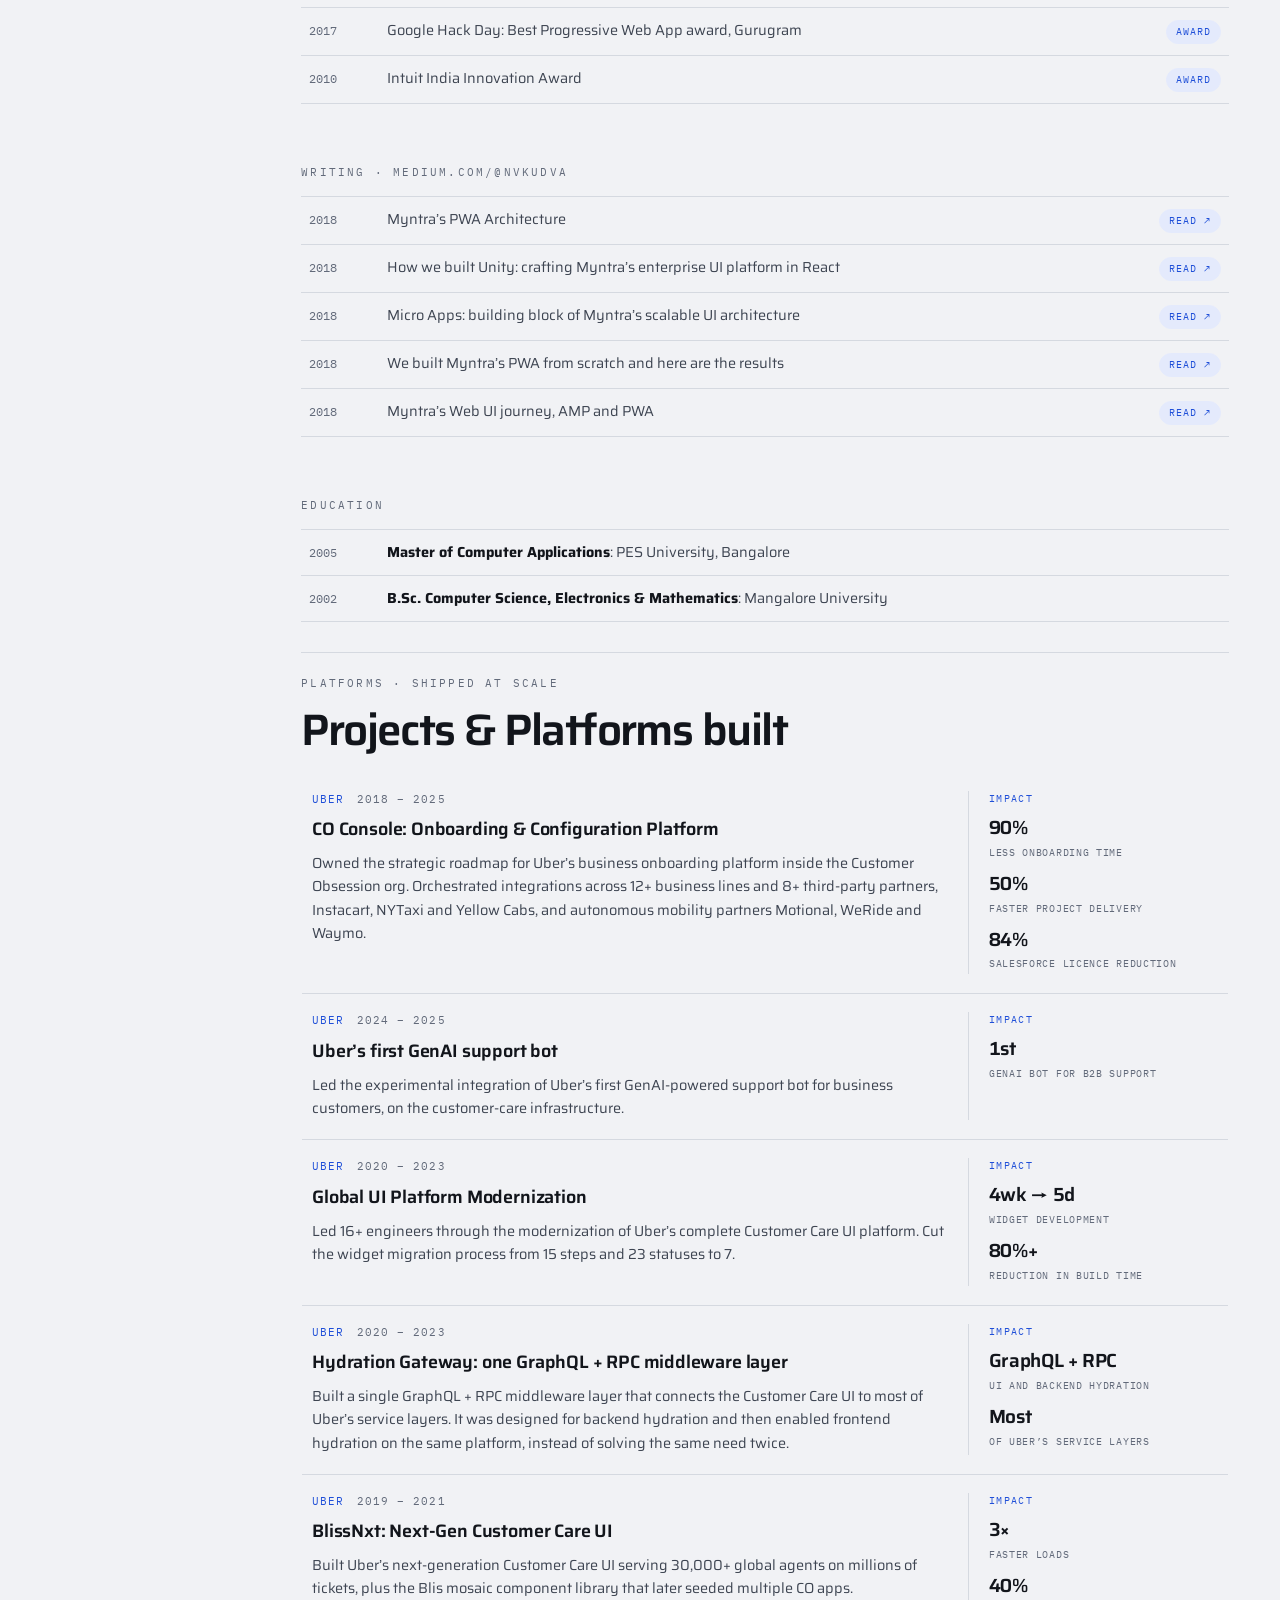
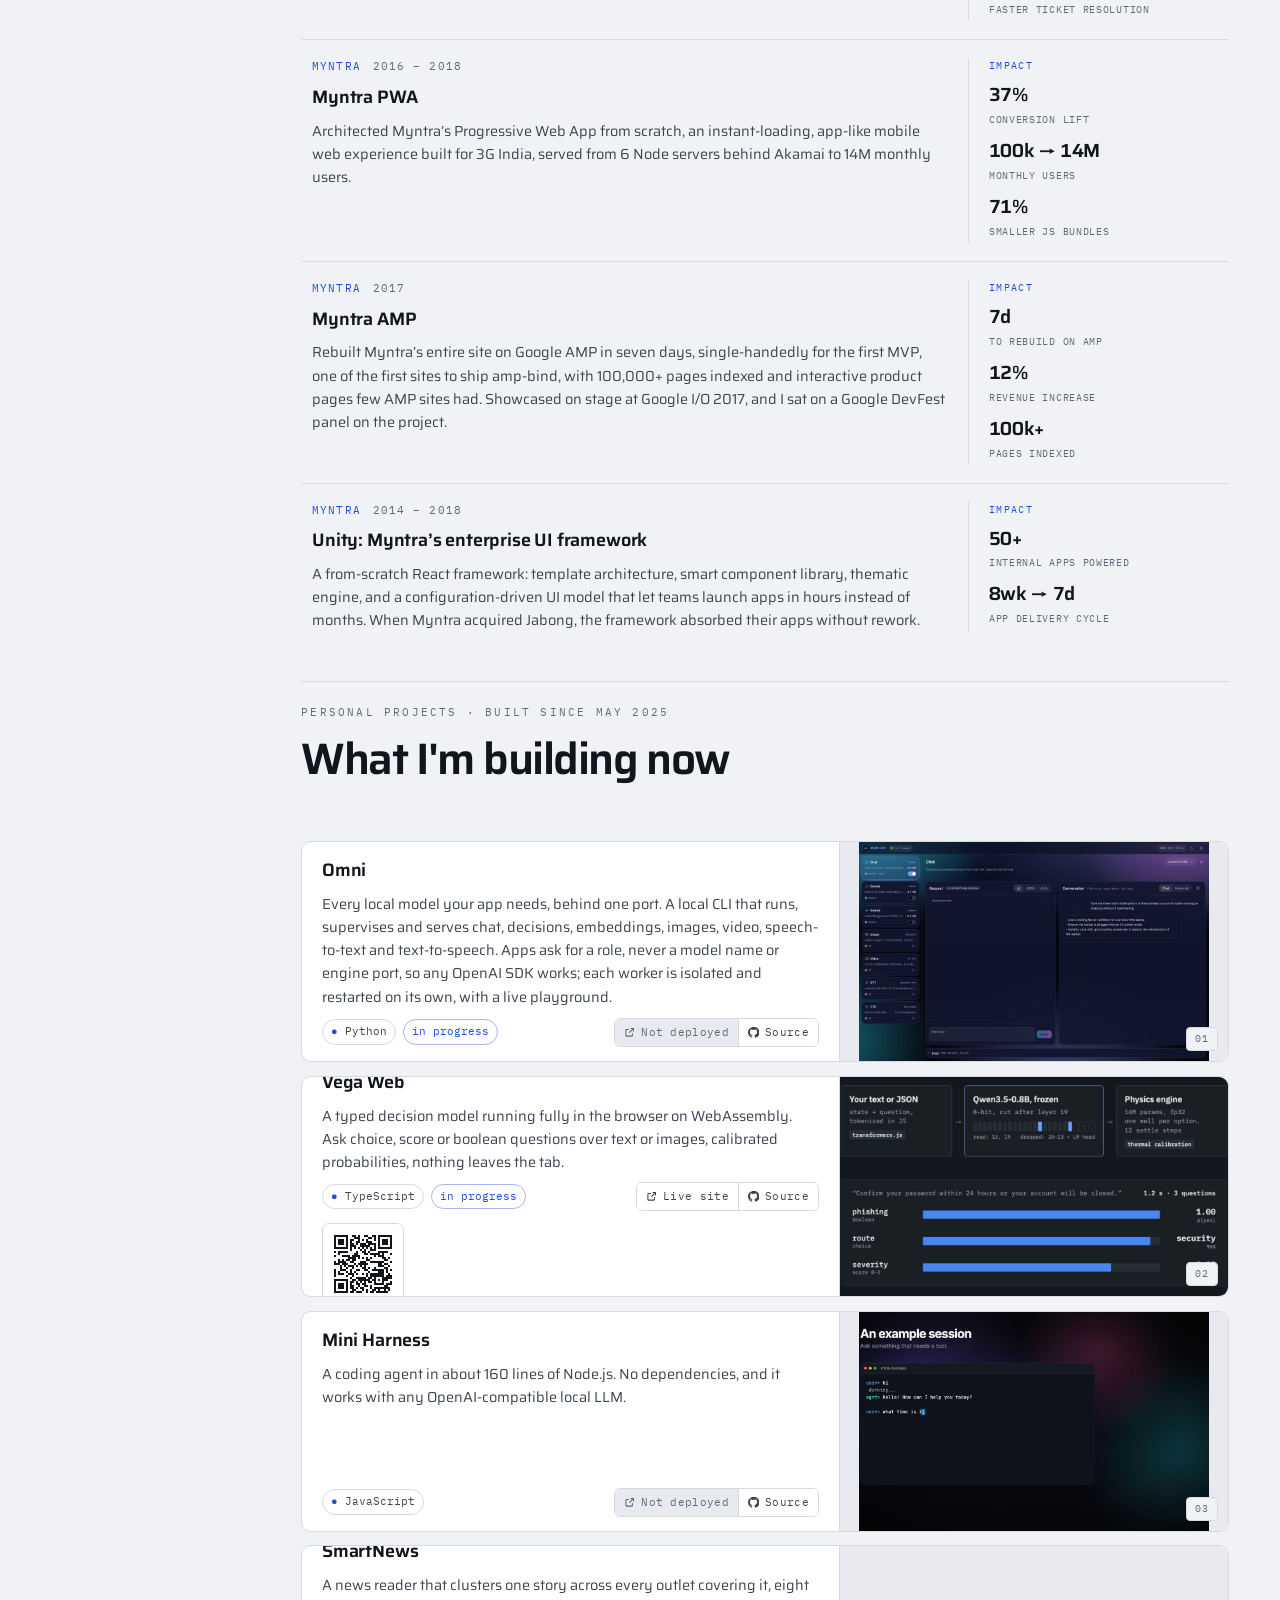
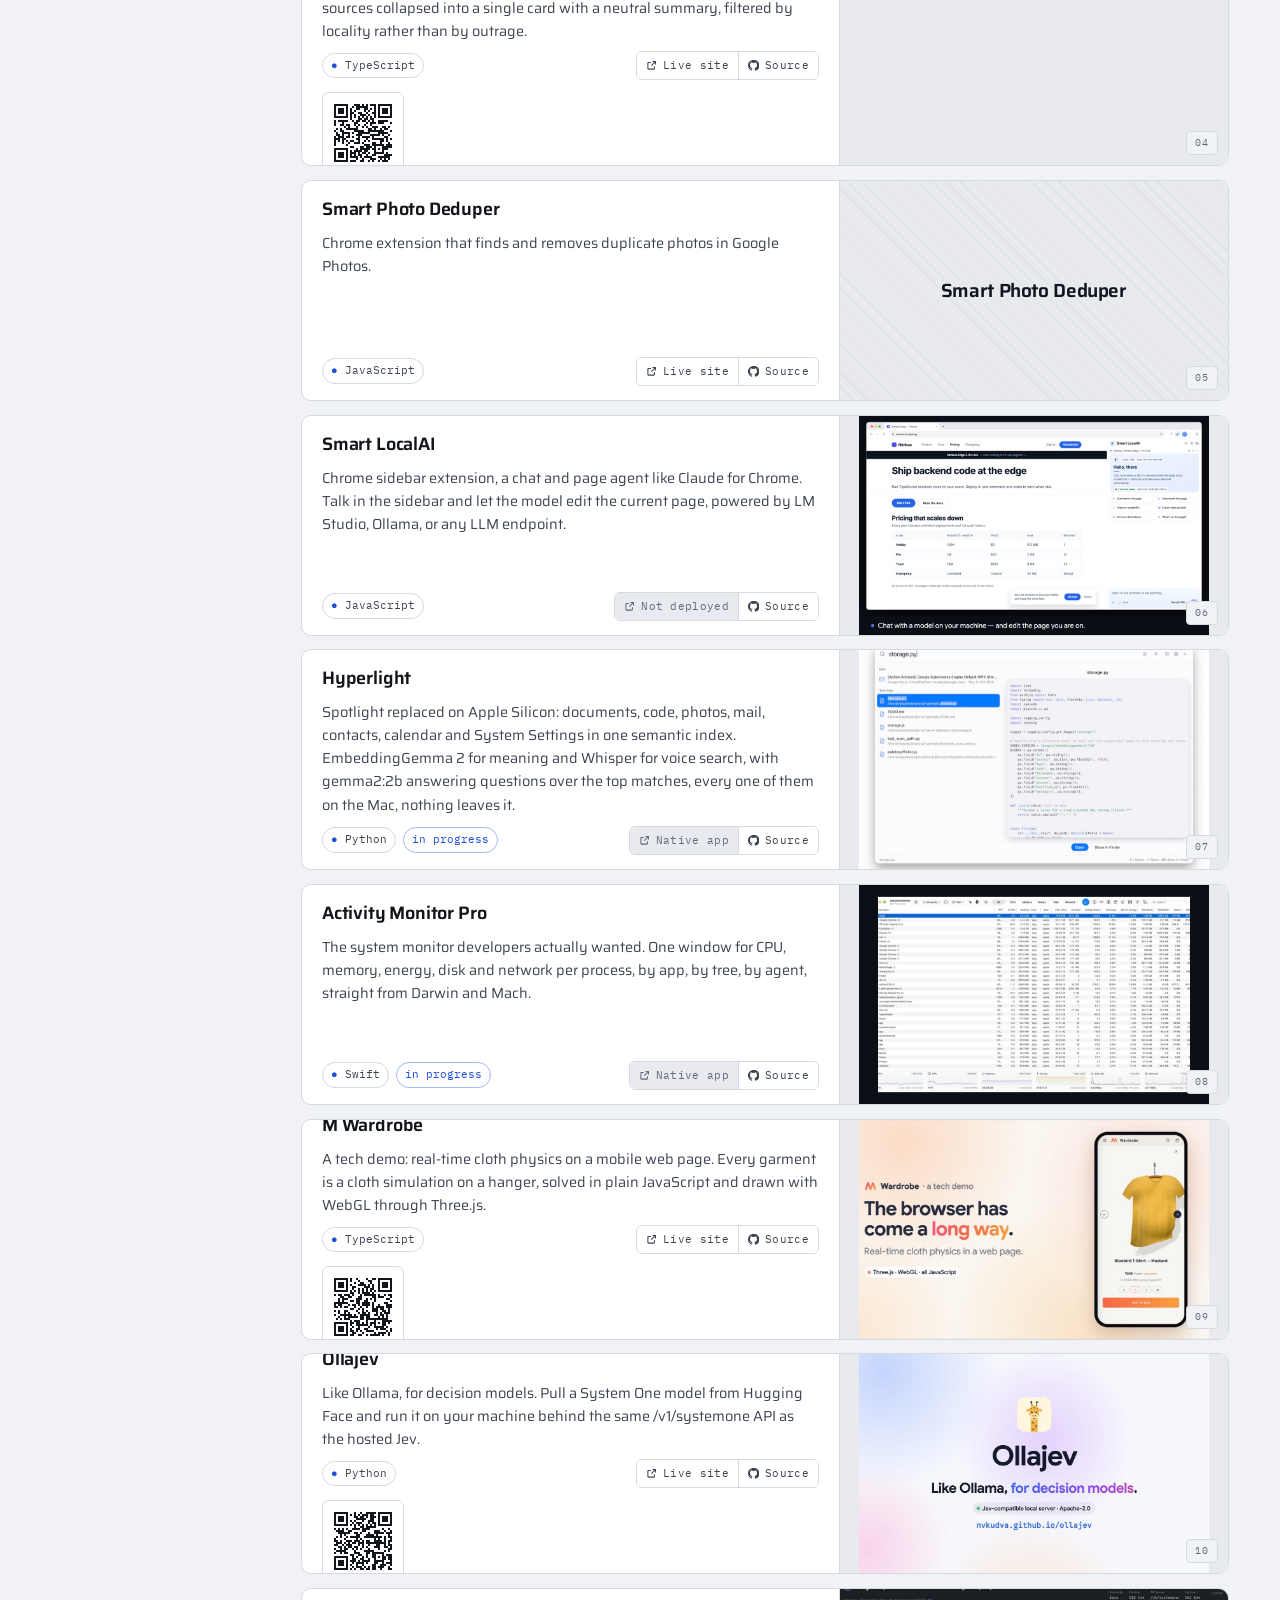
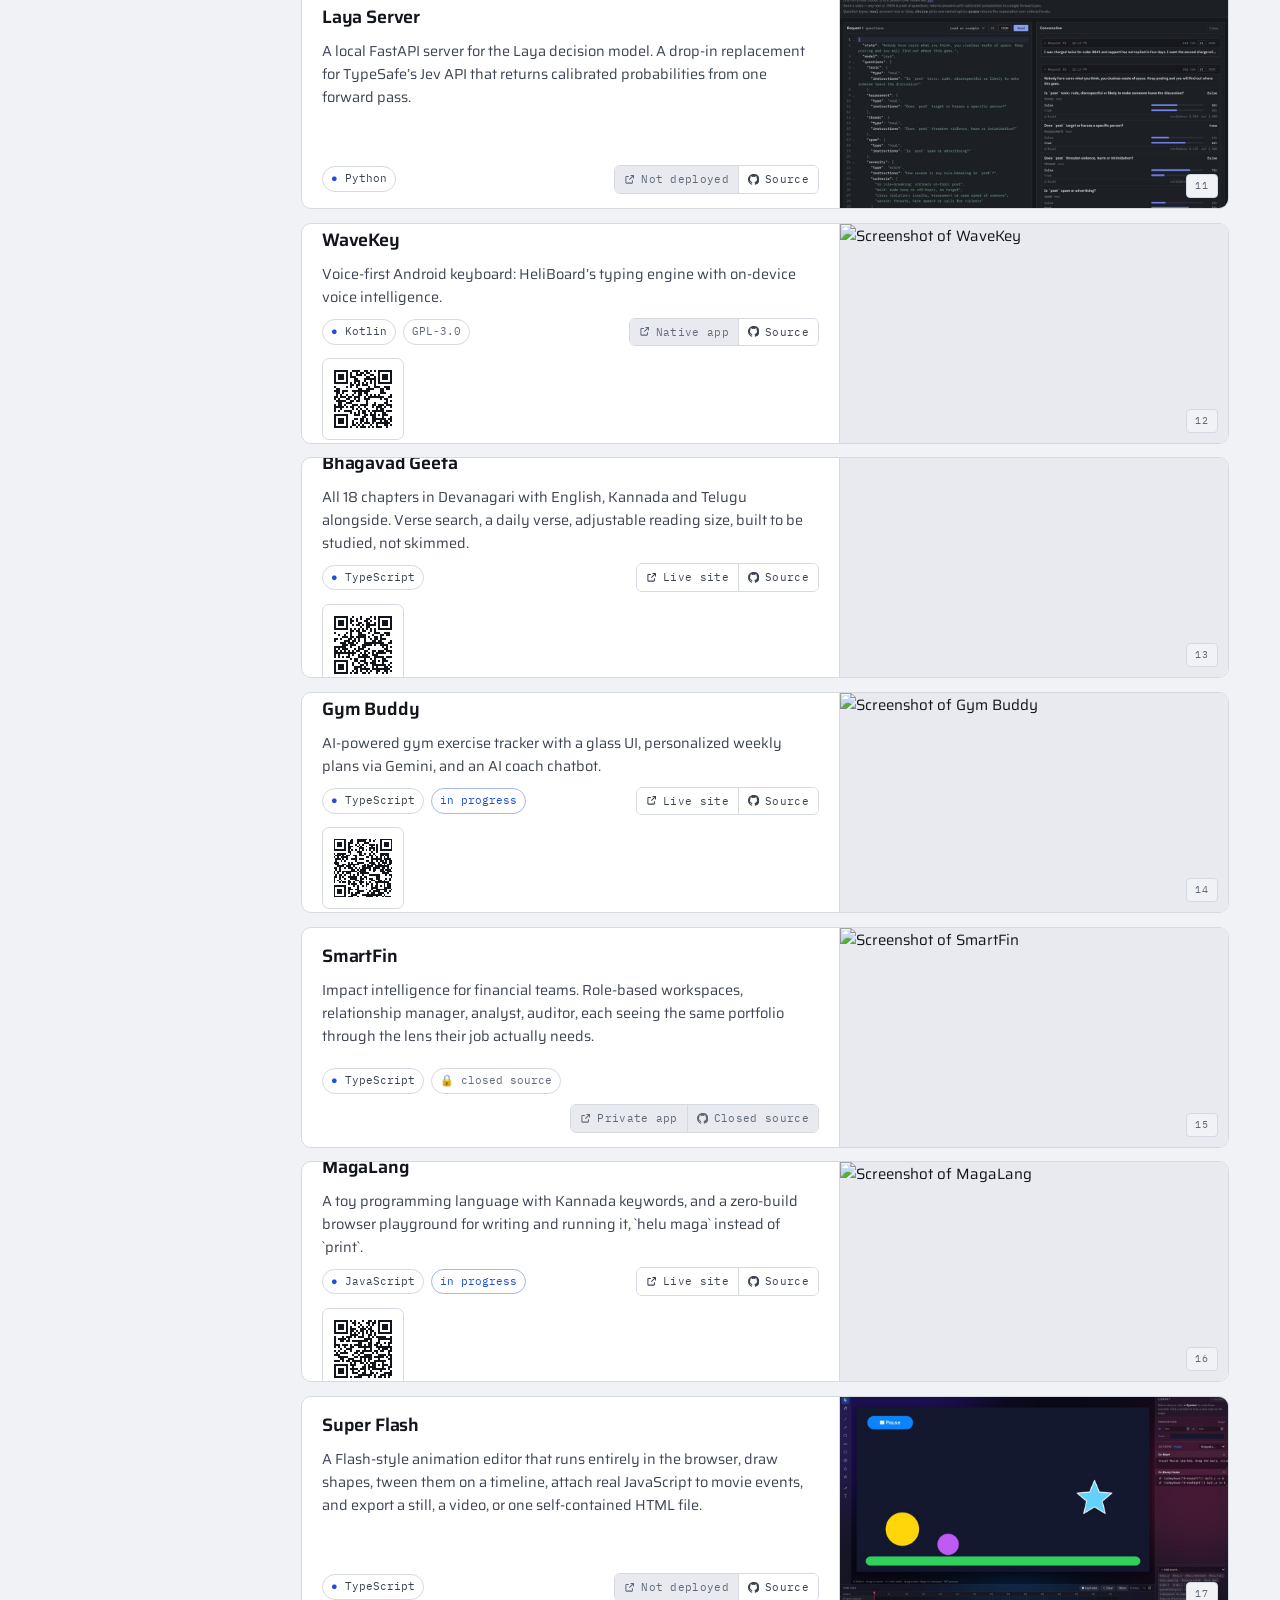
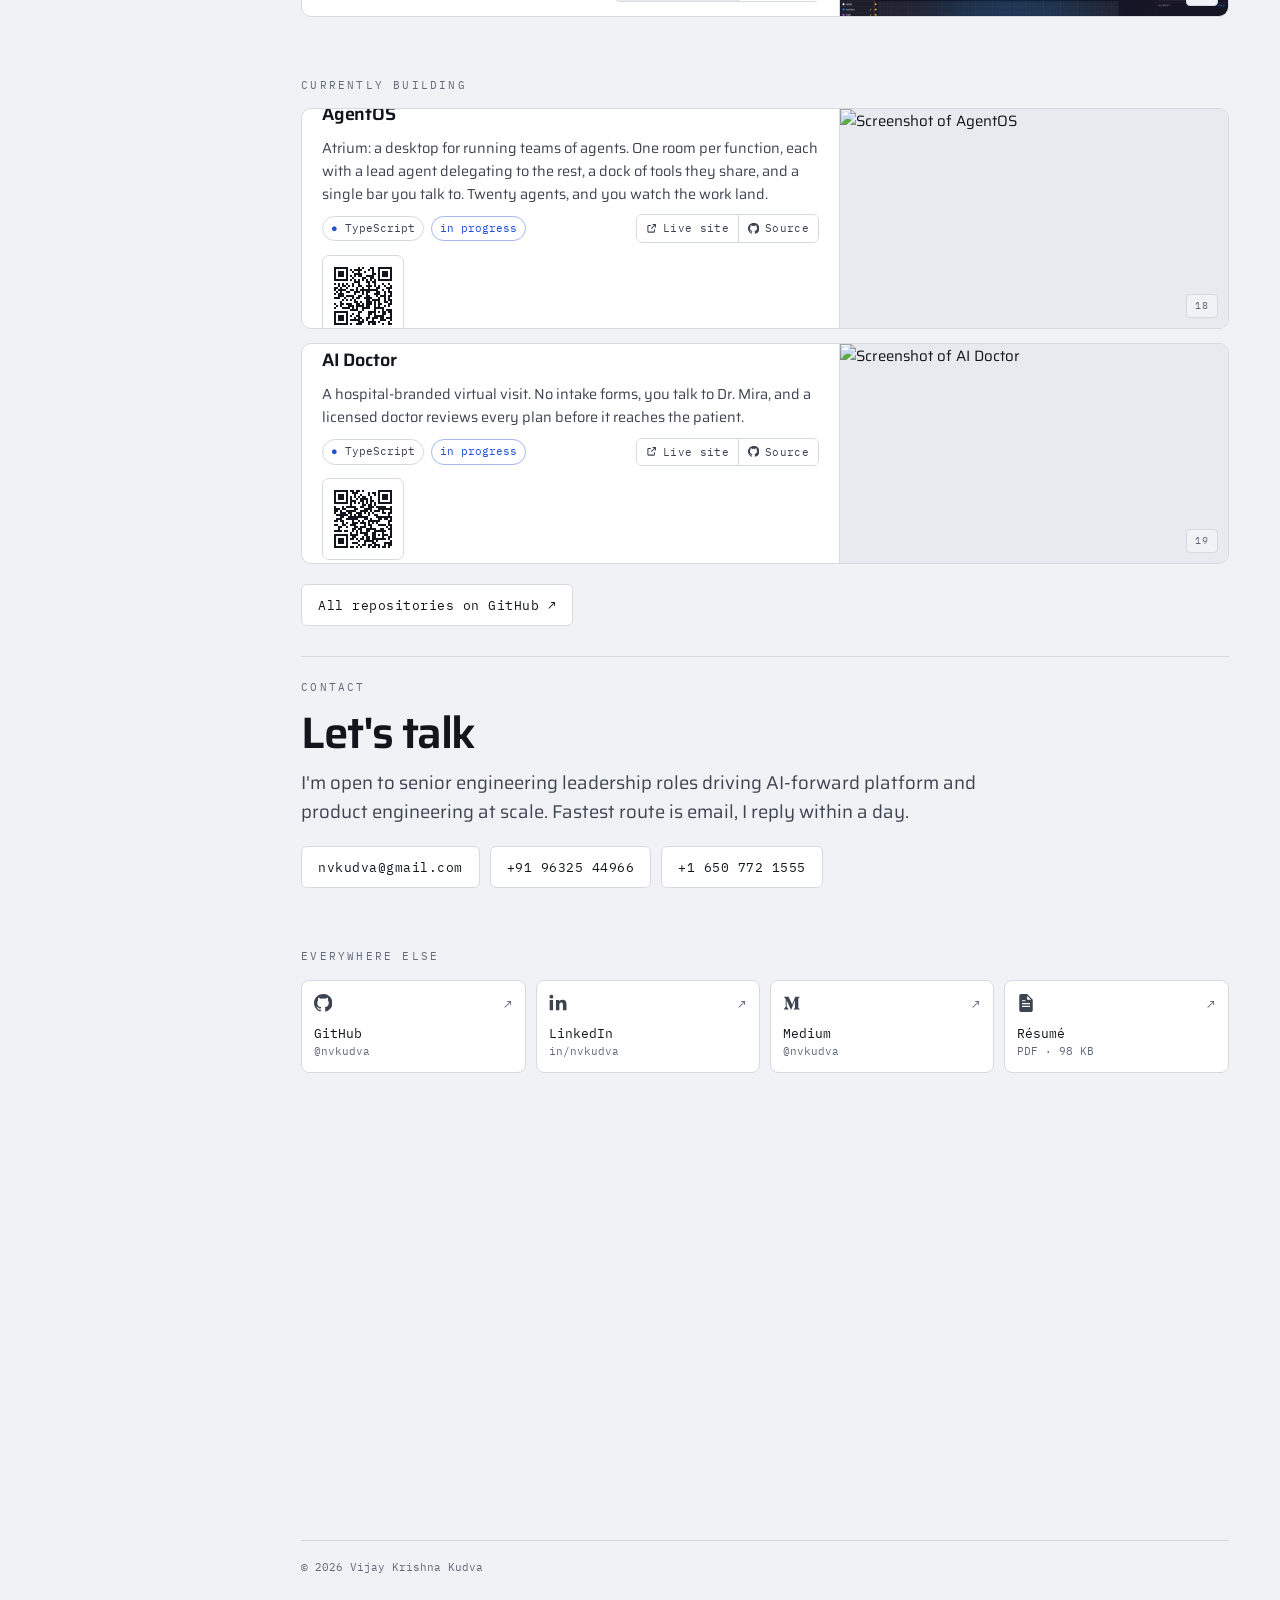
==== commit 1d2c8ffc: "feat(projects): add smart-photo-deduper below SmartNews, refresh shots and media Co-Authored-By: Cla" ====
--- a/index.html
+++ b/index.html
@@ -3,11 +3,11 @@
 <head>
 <meta charset="utf-8">
 <meta name="viewport" content="width=device-width, initial-scale=1, viewport-fit=cover">
-<title>Vijay Krishna Kudva — Engineering Leader</title>
+<title>Vijay Krishna Kudva | Engineering Leader</title>
 <meta name="description" content="Engineering leader with 17+ years in technology. Ex Uber, Myntra, Intuit. Platforms serving 30,000+ agents and 14M+ consumers.">
 <meta name="theme-color" content="#F1F2F5">
 
-<meta property="og:title" content="Vijay Krishna Kudva — Engineering Leader">
+<meta property="og:title" content="Vijay Krishna Kudva | Engineering Leader">
 <meta property="og:description" content="17+ years in technology, 6+ years scaling engineering orgs. Ex Uber, Myntra, Intuit.">
 <meta property="og:type" content="profile">
 
--- a/assets/css/app.css
+++ b/assets/css/app.css
@@ -81,6 +81,47 @@
 .nav a[aria-current]{background:var(--accent-soft); color:var(--ink); font-weight:600}
 .nav a[aria-current]::before{height:17px}
 .ctl{display:flex; flex-direction:column; gap:6px; margin-top:auto}
+
+/* The hero, reduced to its essentials: on a desktop the rail already holds the
+   nav, so this bar only appears once the hero has scrolled away — the name and
+   role sliding down into it as the big type leaves. */
+.topbar{
+  position:fixed; top:0; left:var(--rail); right:0; z-index:30; height:52px;
+  display:none; align-items:center; gap:14px; padding:0 clamp(20px,4vw,64px);
+  background:var(--paper);
+  background:color-mix(in srgb, var(--paper) 84%, transparent);
+  backdrop-filter:blur(16px) saturate(1.25); -webkit-backdrop-filter:blur(16px) saturate(1.25);
+  border-bottom:1px solid var(--line);
+  transform:translateY(-100%); opacity:0; pointer-events:none;
+  transition:transform .44s var(--ease), opacity .26s var(--ease), background .45s var(--ease), border-color .45s var(--ease);
+}
+.topbar.on{transform:none; opacity:1; pointer-events:auto}
+.topbar > *{
+  opacity:0; transform:translateY(10px);
+  transition:opacity .34s var(--ease), transform .44s var(--ease);
+}
+.topbar.on > *{opacity:1; transform:none}
+.topbar.on > :nth-child(2){transition-delay:.05s}
+.topbar.on > :nth-child(3){transition-delay:.1s}
+.tb-name{font-size:15px; font-weight:600; letter-spacing:-.012em; transition-property:font-size,opacity,transform}
+.tb-role{font-family:var(--mono); font-size:11px; letter-spacing:.04em; color:var(--muted)}
+.tb-acts{margin-left:auto; display:flex; align-items:center; gap:16px}
+.tba{
+  display:inline-flex; align-items:center; gap:7px; white-space:nowrap;
+  font-family:var(--mono); font-size:11px; letter-spacing:.03em;
+  color:var(--muted); text-decoration:none;
+  transition:color .18s var(--ease);
+}
+.tba svg{width:13px; height:13px; fill:currentColor; flex:none; opacity:.8}
+.tba:hover{color:var(--accent)}
+.tba:hover svg{opacity:1}
+@media (max-width:1200px){ .tb-role{display:none} }
+@media (max-width:1040px){
+  .tb-acts{gap:14px}
+  .tba span{display:none}
+  .tba svg{width:15px; height:15px}
+}
+@media (min-width:961px){ .topbar{display:flex} }
 
 /* ============================================================ main */
 main{padding:0 clamp(20px,4vw,64px) 36px; max-width:1180px}
@@ -135,14 +176,6 @@
 .stat b{display:block; font-size:27px; font-weight:600; letter-spacing:-.03em; line-height:1.1; font-variant-numeric:tabular-nums}
 .stat span{font-family:var(--mono); font-size:10px; letter-spacing:.1em; text-transform:uppercase; color:var(--muted)}
 
-/* ---- tenets ---- */
-.tenets{display:grid; grid-template-columns:repeat(auto-fit,minmax(258px,1fr)); gap:1px; background:var(--line); border:1px solid var(--line); border-radius:6px; overflow:hidden}
-.tenet{background:var(--surface); padding:17px 15px; transition:background .3s var(--ease)}
-.tenet:hover{background:var(--surface-2)}
-.tenet h3{margin-bottom:8px; line-height:1.3}
-.tenet p{font-size:14px; margin:0; color:var(--muted)}
-.tenet .n{font-family:var(--mono); font-size:10.5px; color:var(--accent); letter-spacing:.14em; display:block; margin-bottom:10px}
-
 /* ---- platform cards ---- */
 /* The opening list of a pane, directly under the heading. */
 .openlist{margin-top:20px}
@@ -169,6 +202,7 @@
 .tag.lang{color:var(--ink-2)}
 .tag.lang::before{content:"●  "; color:var(--accent)}
 .pcard[data-open]{cursor:pointer}
+.pcard{scroll-margin-top:calc(var(--stick,0px) + 16px)}
 .tag.wip{color:var(--accent); border-color:color-mix(in oklab,var(--accent) 40%,transparent)}
 .tag.lock::before{content:"🔒  "}
 
@@ -177,10 +211,17 @@
 .job .when{font-family:var(--mono); font-size:11.5px; color:var(--accent); letter-spacing:.03em}
 .job .where{font-family:var(--mono); font-size:10.5px; color:var(--muted); margin-top:5px}
 .job h3{font-size:18px; margin-bottom:3px}
-.job .org{font-family:var(--mono); font-size:11.5px; color:var(--muted); letter-spacing:.06em; text-transform:uppercase; margin-bottom:11px}
+.roles{display:grid; gap:18px}
+.rng{font-family:var(--mono); font-size:10.5px; color:var(--muted); margin-bottom:8px}
+.job .org{font-family:var(--mono); font-size:11.5px; color:var(--ink); letter-spacing:.06em; text-transform:uppercase; margin-bottom:4px}
 .job ul{margin:0; padding-left:17px; color:var(--ink-2)}
 .job li{margin-bottom:7px; font-size:14.5px; max-width:66ch}
 .job li::marker{color:var(--accent)}
+.built{display:flex; flex-wrap:wrap; align-items:baseline; gap:4px 18px; margin-top:12px}
+.blabel{font-family:var(--mono); font-size:10px; letter-spacing:.08em; text-transform:uppercase; color:var(--muted)}
+.mini{font-size:13.5px; color:var(--accent); border-bottom:1px solid transparent}
+.mini:hover{border-bottom-color:var(--accent)}
+.plat{scroll-margin-top:calc(var(--stick,0px) + 16px)}
 
 .chips{display:flex; flex-wrap:wrap; gap:7px; margin-top:8px}
 .chips + h3{margin-top:18px}
@@ -189,8 +230,11 @@
 
 /* ---- résumé header + compact strengths ---- */
 .resumetop{padding-bottom:8px}
-#strengths{padding:14px 0 10px}
-#strengths .eyebrow{margin-bottom:8px}
+.duo{display:grid; grid-template-columns:minmax(0,1fr) minmax(0,1.5fr); gap:0 28px}
+.duo > section{display:flex; flex-direction:column}
+.duo .stats, .sbox{flex:1}
+.duo .stats{grid-auto-flow:row; grid-template-columns:1fr 1fr}
+.sbox{background:var(--surface); border:1px solid var(--line); border-radius:6px; padding:12px 14px}
 #strengths h3{font-size:13.5px; margin:0}
 #strengths .chips{gap:6px; margin-top:6px}
 #strengths .chips + h3{margin-top:12px}
@@ -259,6 +303,9 @@
 @keyframes rise{from{opacity:0; transform:translateY(13px)} to{opacity:1; transform:none}}
 
 /* ============================================================ responsive */
+@media (max-width:1100px){
+  .duo{grid-template-columns:1fr}
+}
 @media (max-width:960px){
   .footwrap{margin-left:0}
   .shell{grid-template-columns:1fr}
@@ -266,7 +313,7 @@
   .nav{flex-direction:row; flex-wrap:wrap; gap:2px; order:3; width:100%}
   .nav a{padding:7px 11px; font-size:13.5px}
   .hail{flex-direction:row; flex-wrap:wrap; gap:4px 14px; order:4; width:100%; font-size:10.5px}
-}  .ctl{flex-direction:row; align-items:center; gap:8px; margin-top:0; margin-left:auto; width:auto}
+  .ctl{flex-direction:row; align-items:center; gap:8px; margin-top:0; margin-left:auto; width:auto}
   .ctl .tsw{align-self:center}
   .hero{grid-template-columns:1fr; gap:28px; padding-top:20px}
   .plat{grid-template-columns:1fr; gap:16px}
@@ -314,9 +361,11 @@
   transition:transform .3s var(--ease), border-color .3s var(--ease), box-shadow .3s var(--ease);
 }
 .pcard:hover{transform:translateY(-4px); border-color:var(--accent); box-shadow:var(--shadow)}
-.pshot{position:relative; grid-column:2; grid-row:1; aspect-ratio:1100/688; background:var(--surface-2); border-left:1px solid var(--line); overflow:hidden}
-.pbody{grid-column:1; grid-row:1; min-height:0; max-height:calc(min(42cqw, 440px) * 688 / 1100); overflow:hidden}
-.pshot img{position:absolute; inset:0; width:100%; height:100%; object-fit:contain; object-position:center; display:block}
+.pshot{position:relative; grid-column:2; grid-row:1; aspect-ratio:16/9; background:var(--surface-2); border-left:1px solid var(--line); overflow:hidden}
+.pbody{grid-column:1; grid-row:1; min-height:0; max-height:calc(min(42cqw, 440px) * 9 / 16); overflow:hidden}
+/* Films are 16:9, so they fit whole; stills may not be, so they crop to fill. */
+.pshot img{position:absolute; inset:0; width:100%; height:100%; object-fit:cover; object-position:center; display:block}
+.pshot video{position:absolute; inset:0; width:100%; height:100%; object-fit:contain; display:block}
 .pno{
   position:absolute; bottom:10px; right:10px; font-family:var(--mono); font-size:10px; letter-spacing:.1em;
   padding:3px 8px; border-radius:4px; background:var(--paper); color:var(--muted); border:1px solid var(--line);
@@ -400,10 +449,7 @@
   .stats{margin-top:20px}
   .stat{padding:10px}
   .stat b{font-size:20px}
-  .tenet{padding:14px 12px}
-  .tenet p{font-size:11px}
-  .tenet .n{font-size:9px; margin-bottom:7px}
-  .plat{padding:16px 12px; gap:12px}
+        .plat{padding:16px 12px; gap:12px}
   .plat .org{font-size:9px; margin-bottom:5px}
   .plat p{font-size:11.5px}
   .plat h3{font-size:16px}
@@ -424,7 +470,7 @@
   .row .t{font-size:12.5px}
   .pgrid{gap:12px}
   .pcard{display:flex; flex-direction:column}
-  .pshot{grid-column:auto; grid-row:auto; width:auto; aspect-ratio:16/10; border-left:0; border-bottom:1px solid var(--line)}
+  .pshot{grid-column:auto; grid-row:auto; width:auto; aspect-ratio:16/9; border-left:0; border-bottom:1px solid var(--line)}
   .pno{top:10px; bottom:auto}
   .pbody{grid-column:auto; grid-row:auto; max-height:none; overflow:visible; padding:11px; gap:8px}
   .phead h3{font-size:16px}
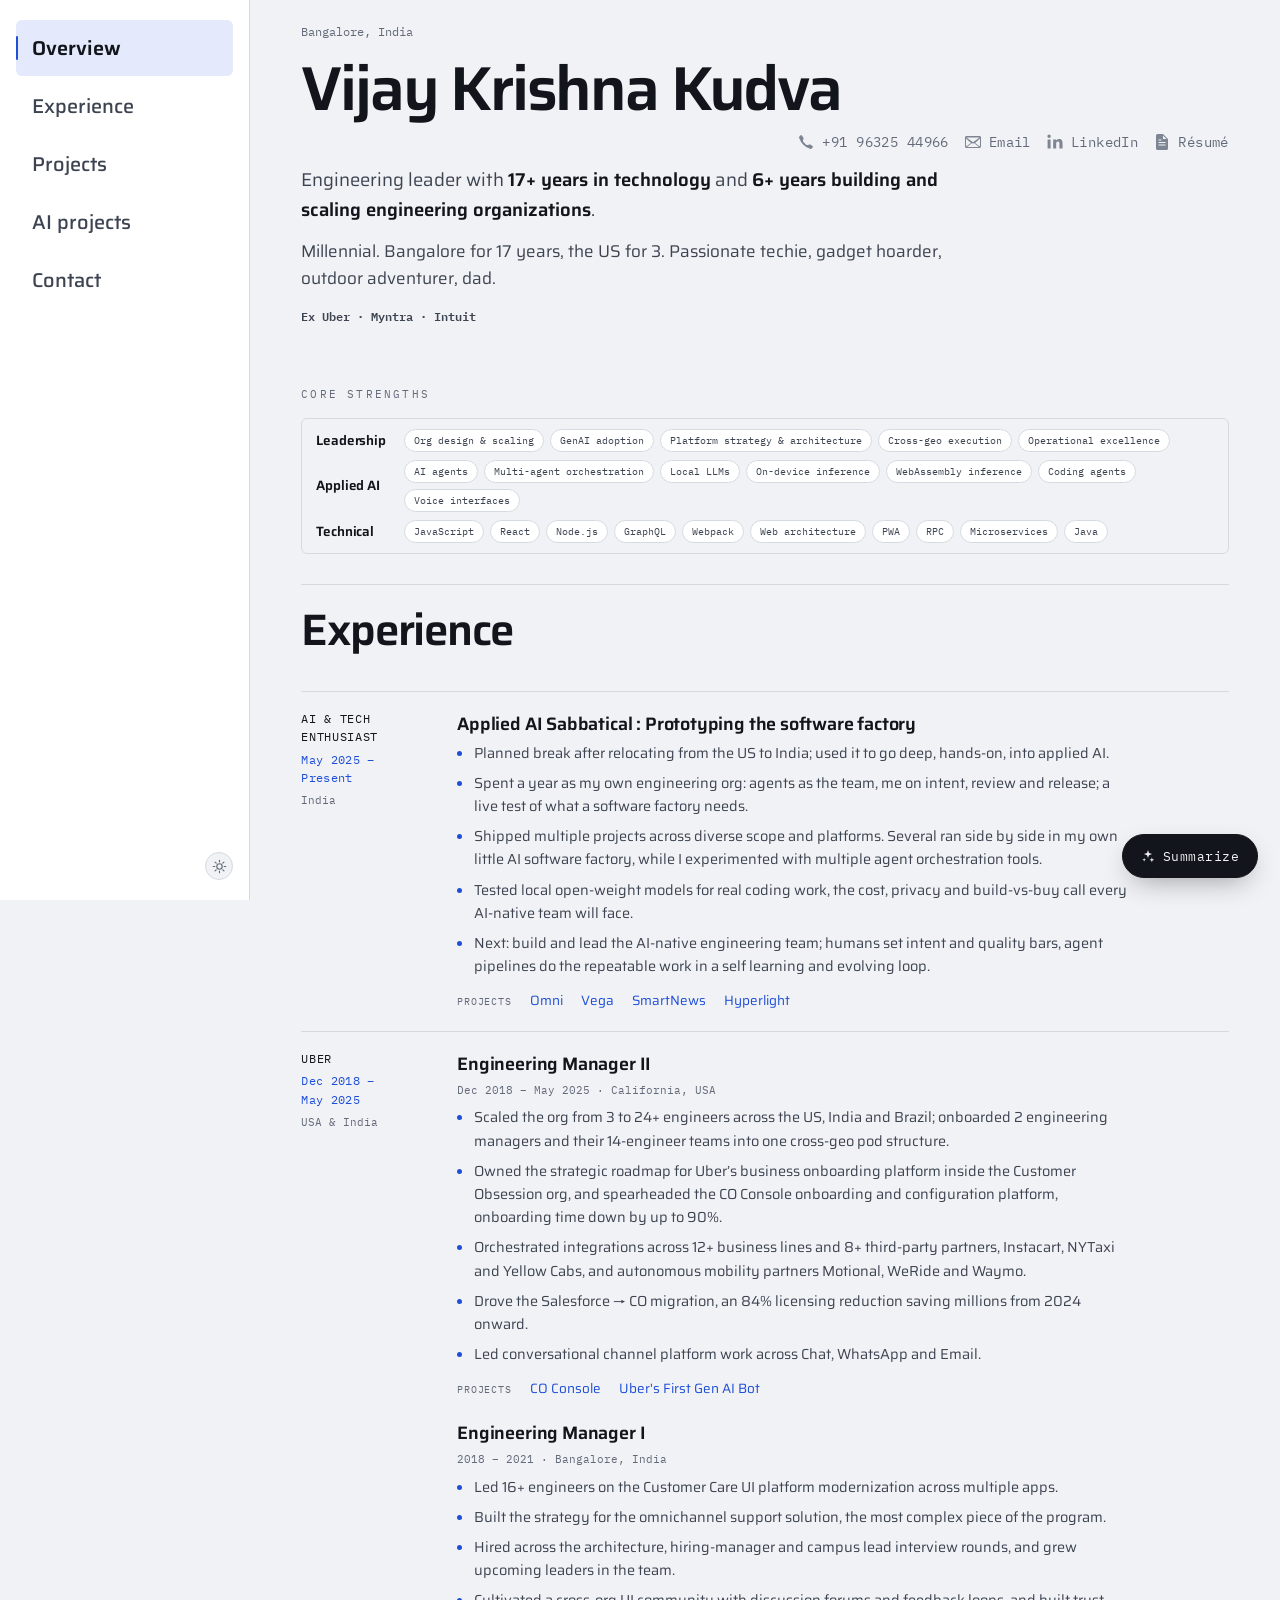
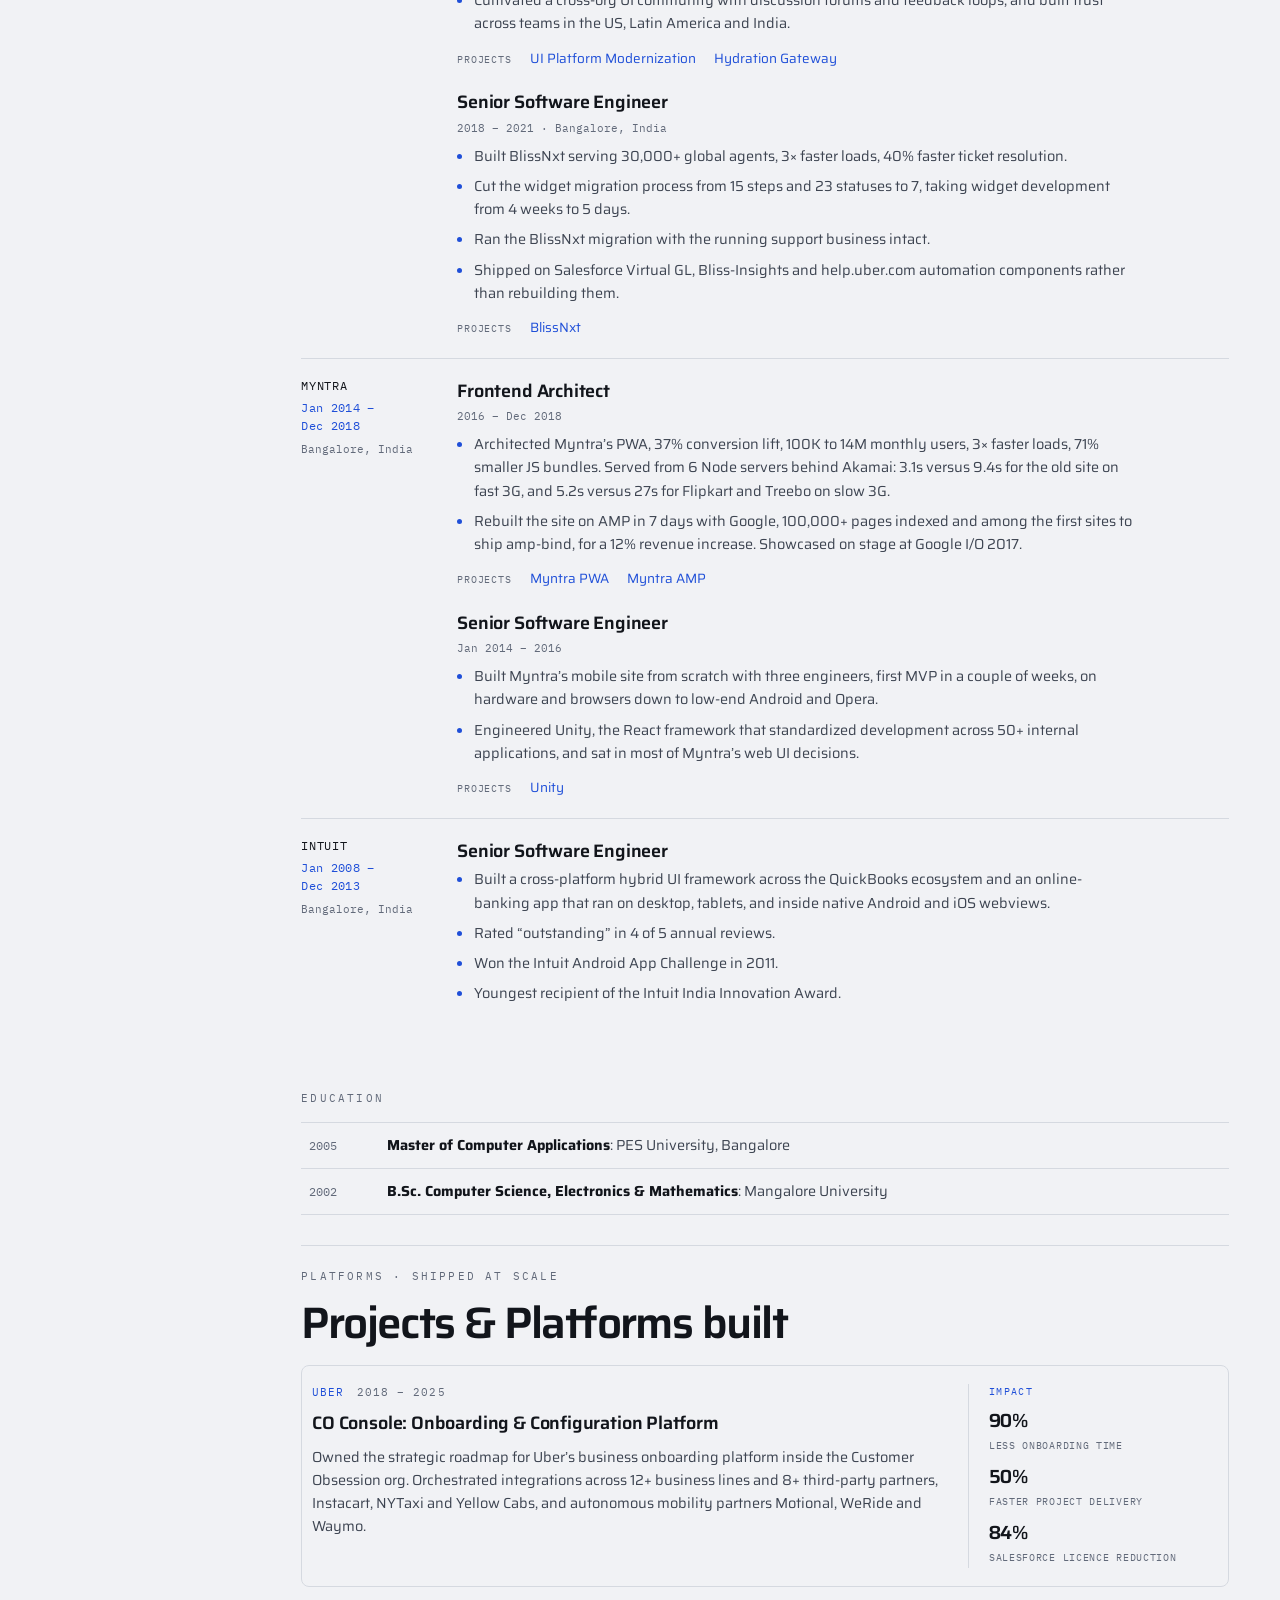
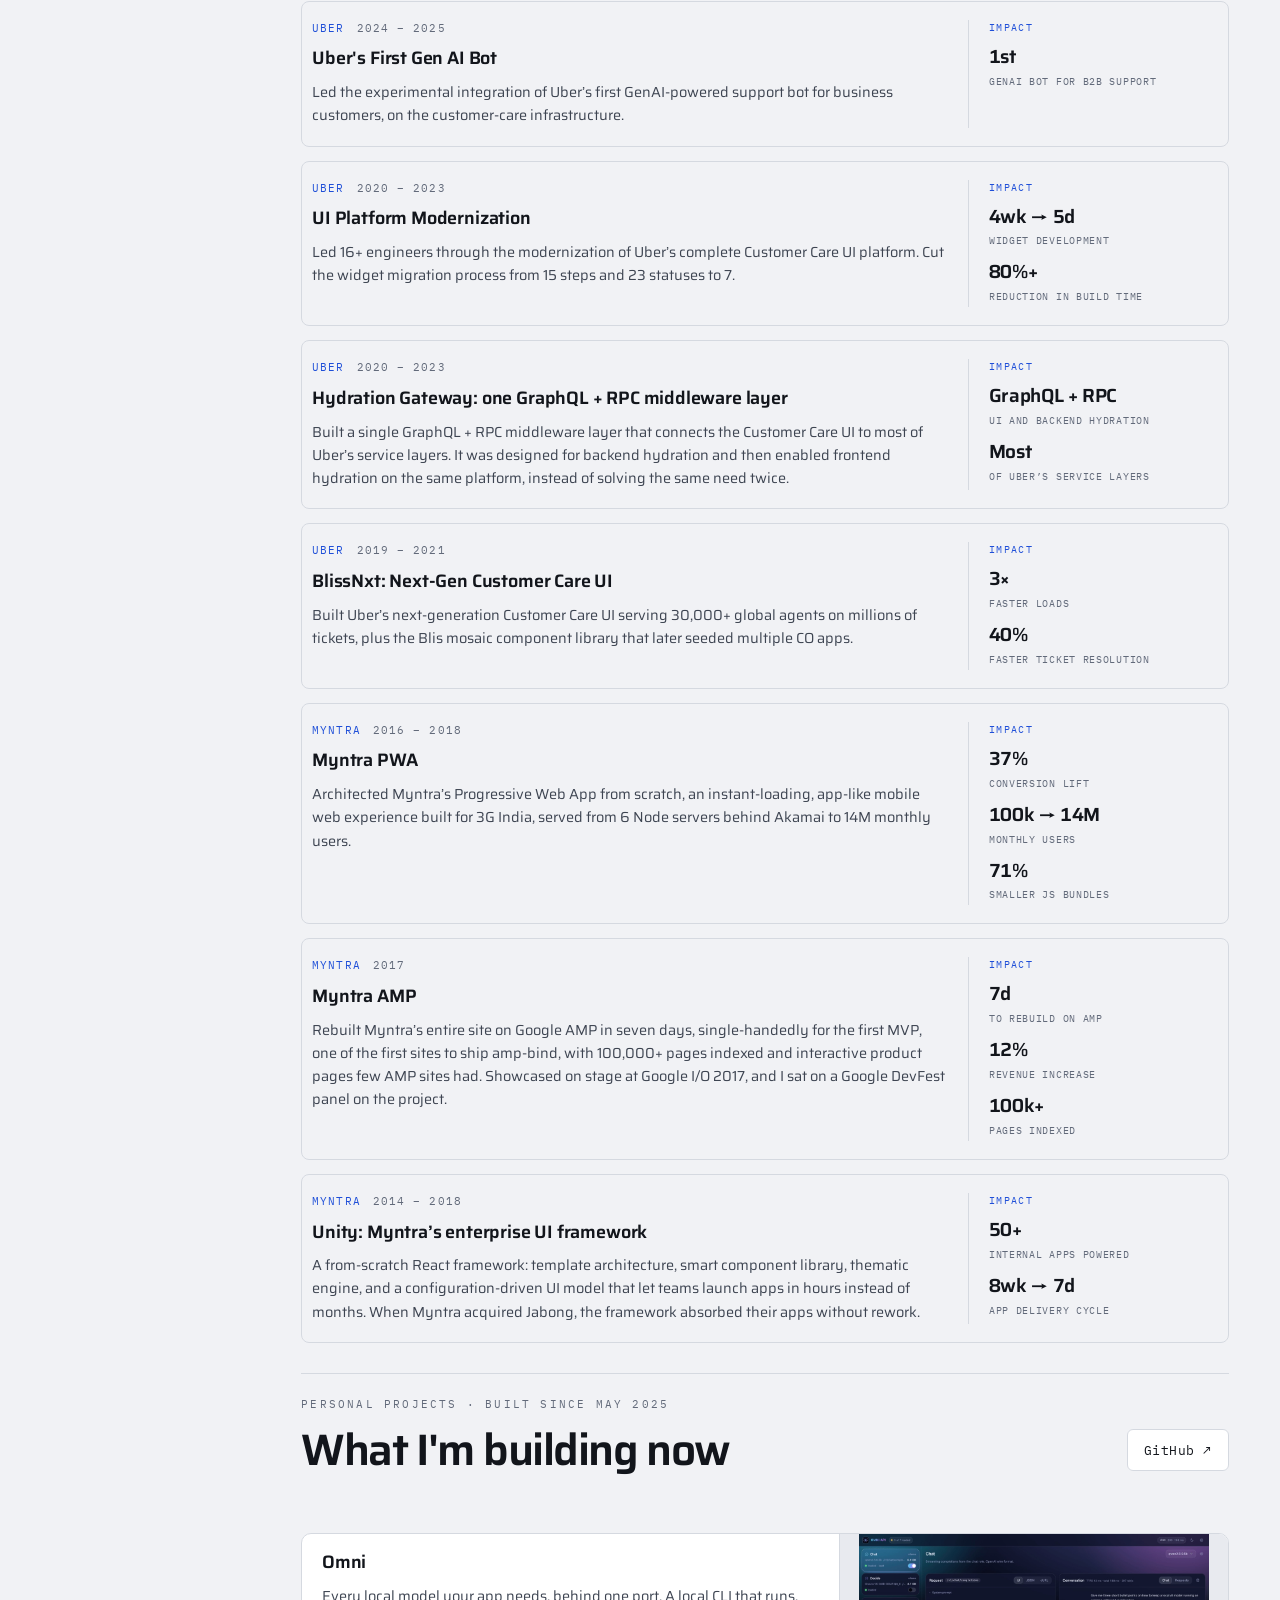
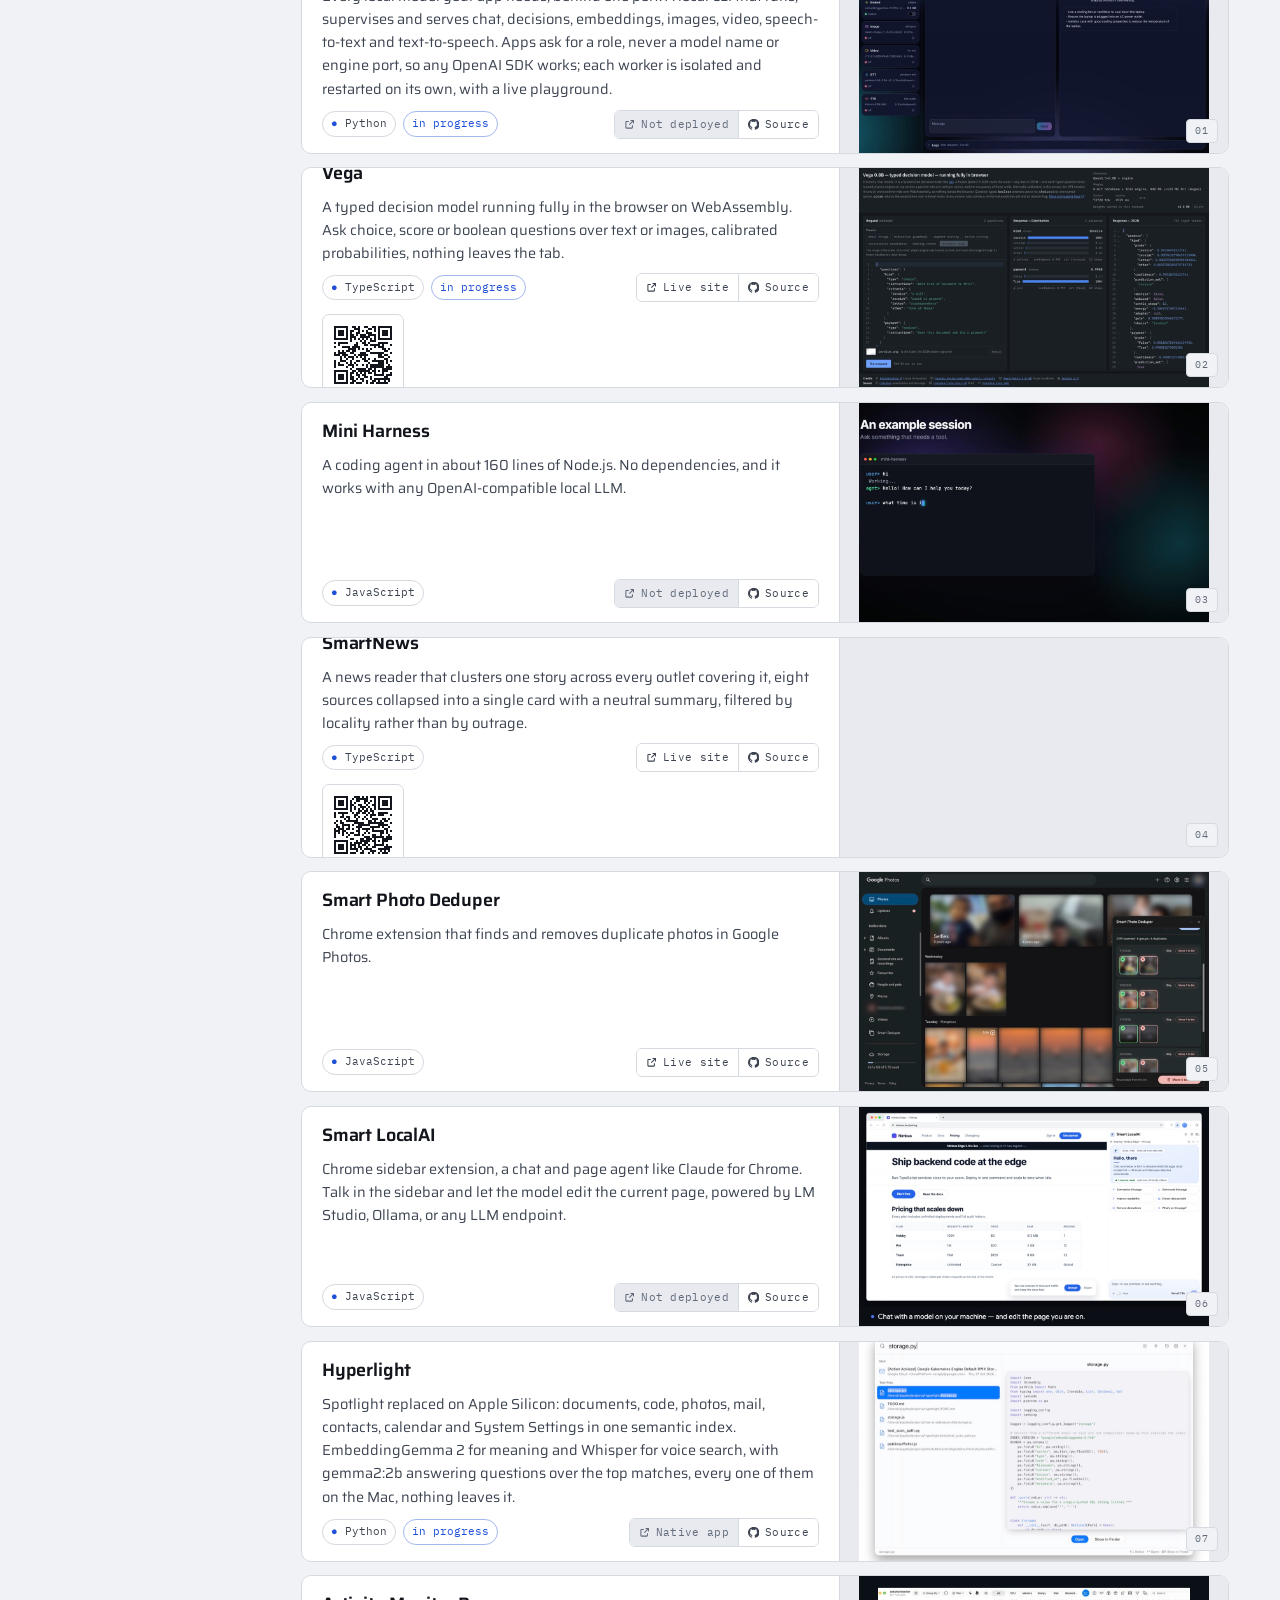
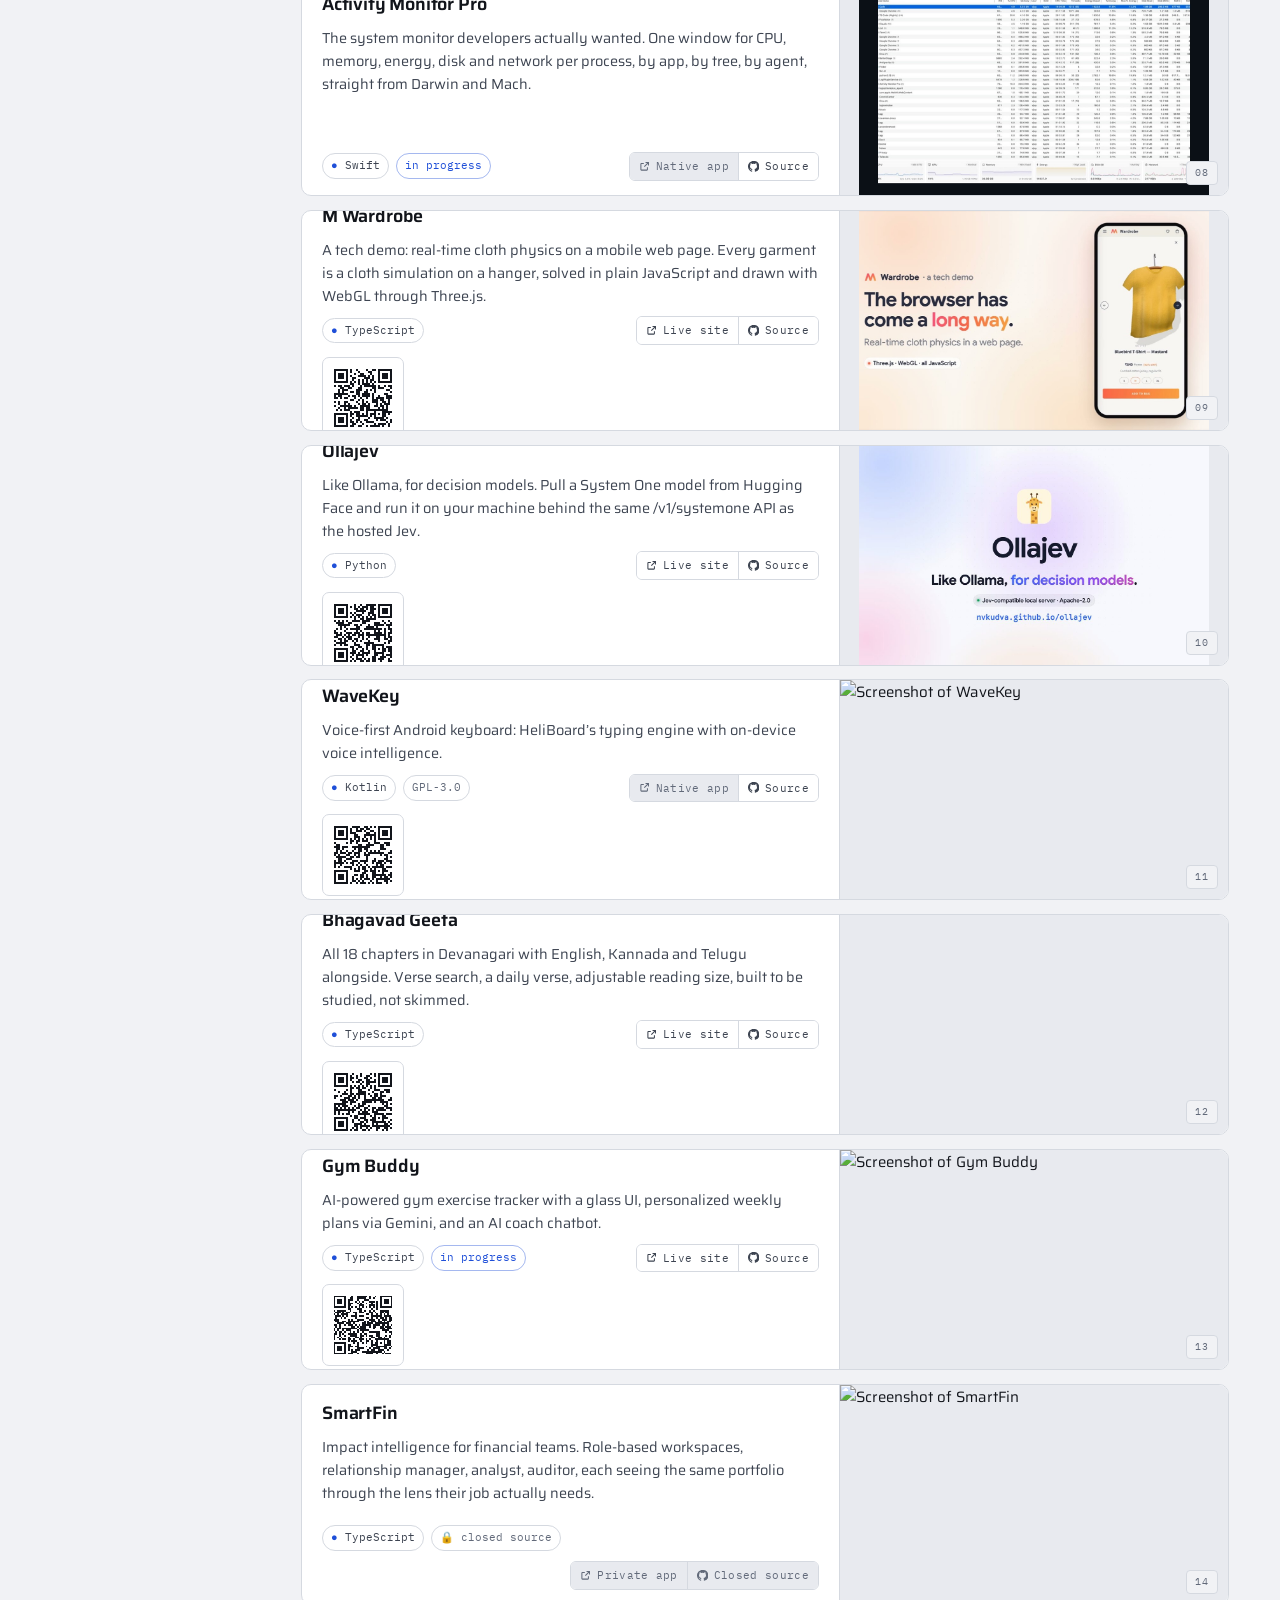
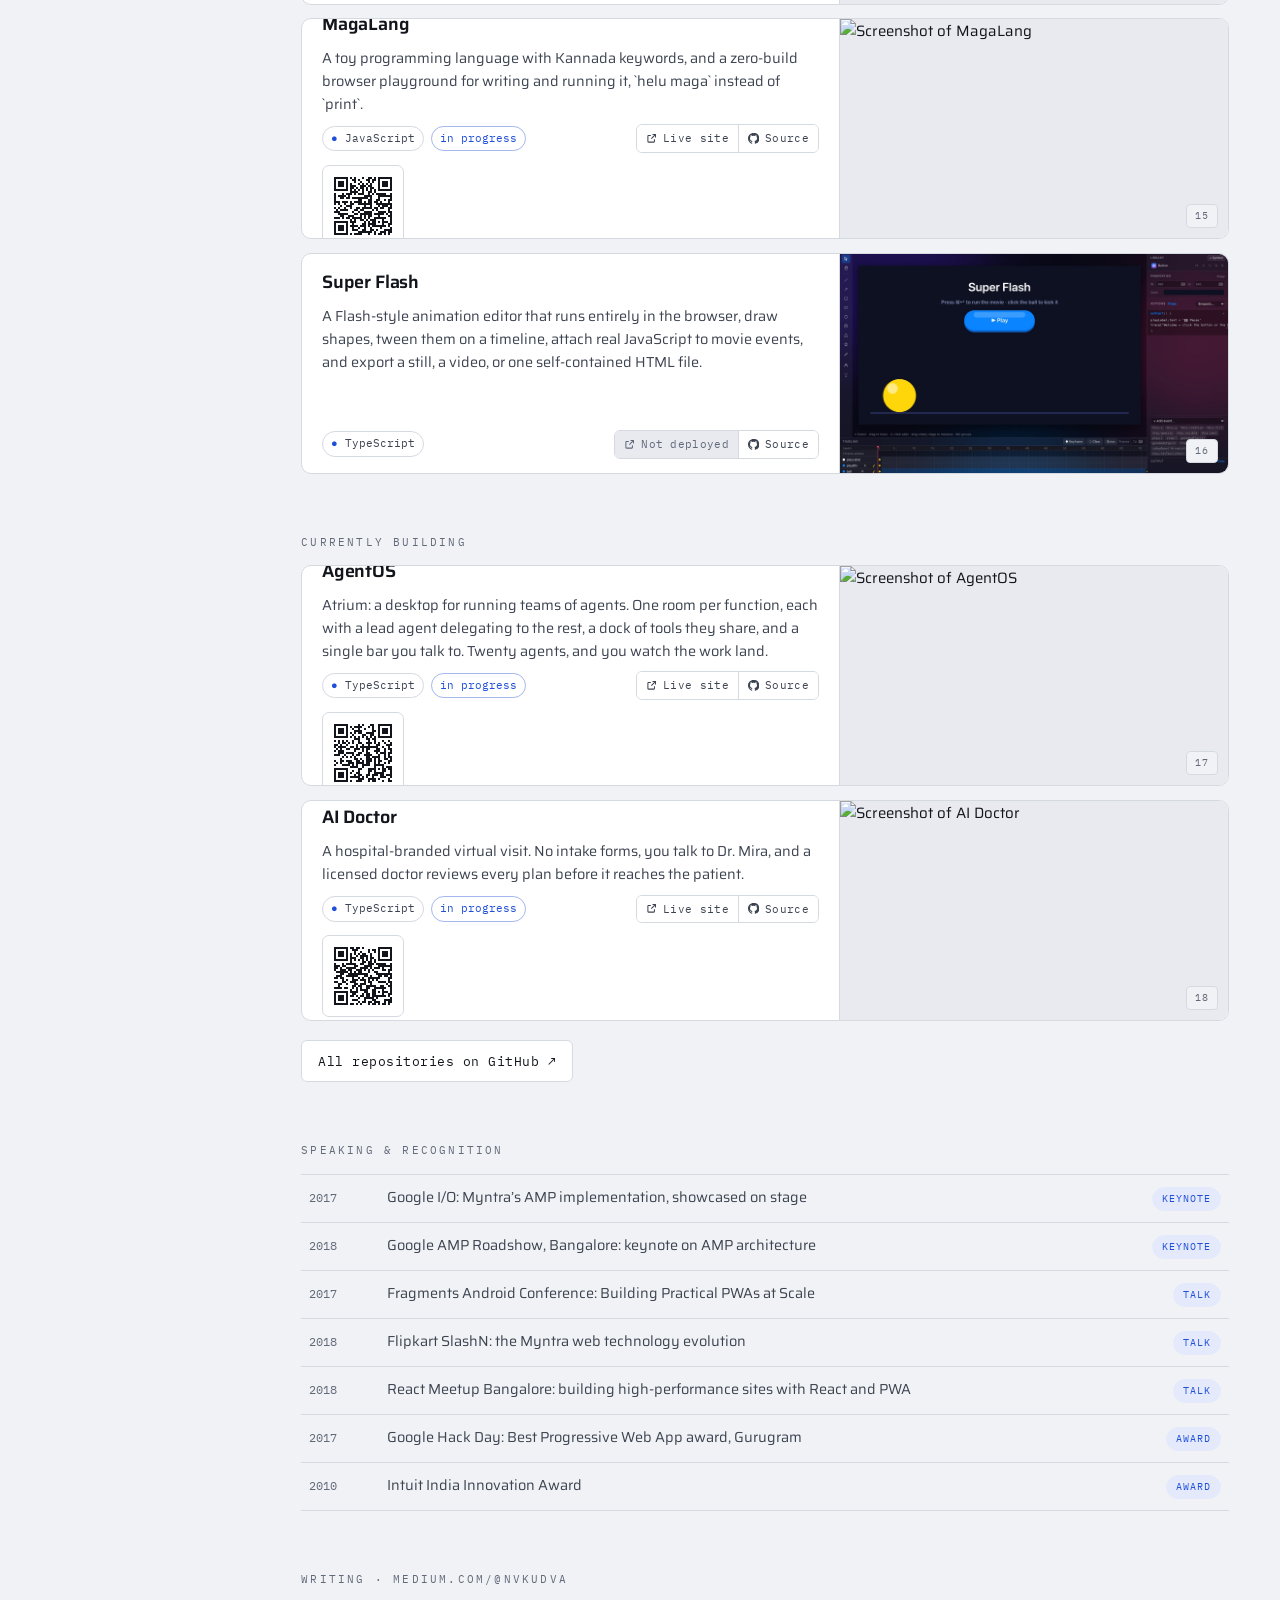
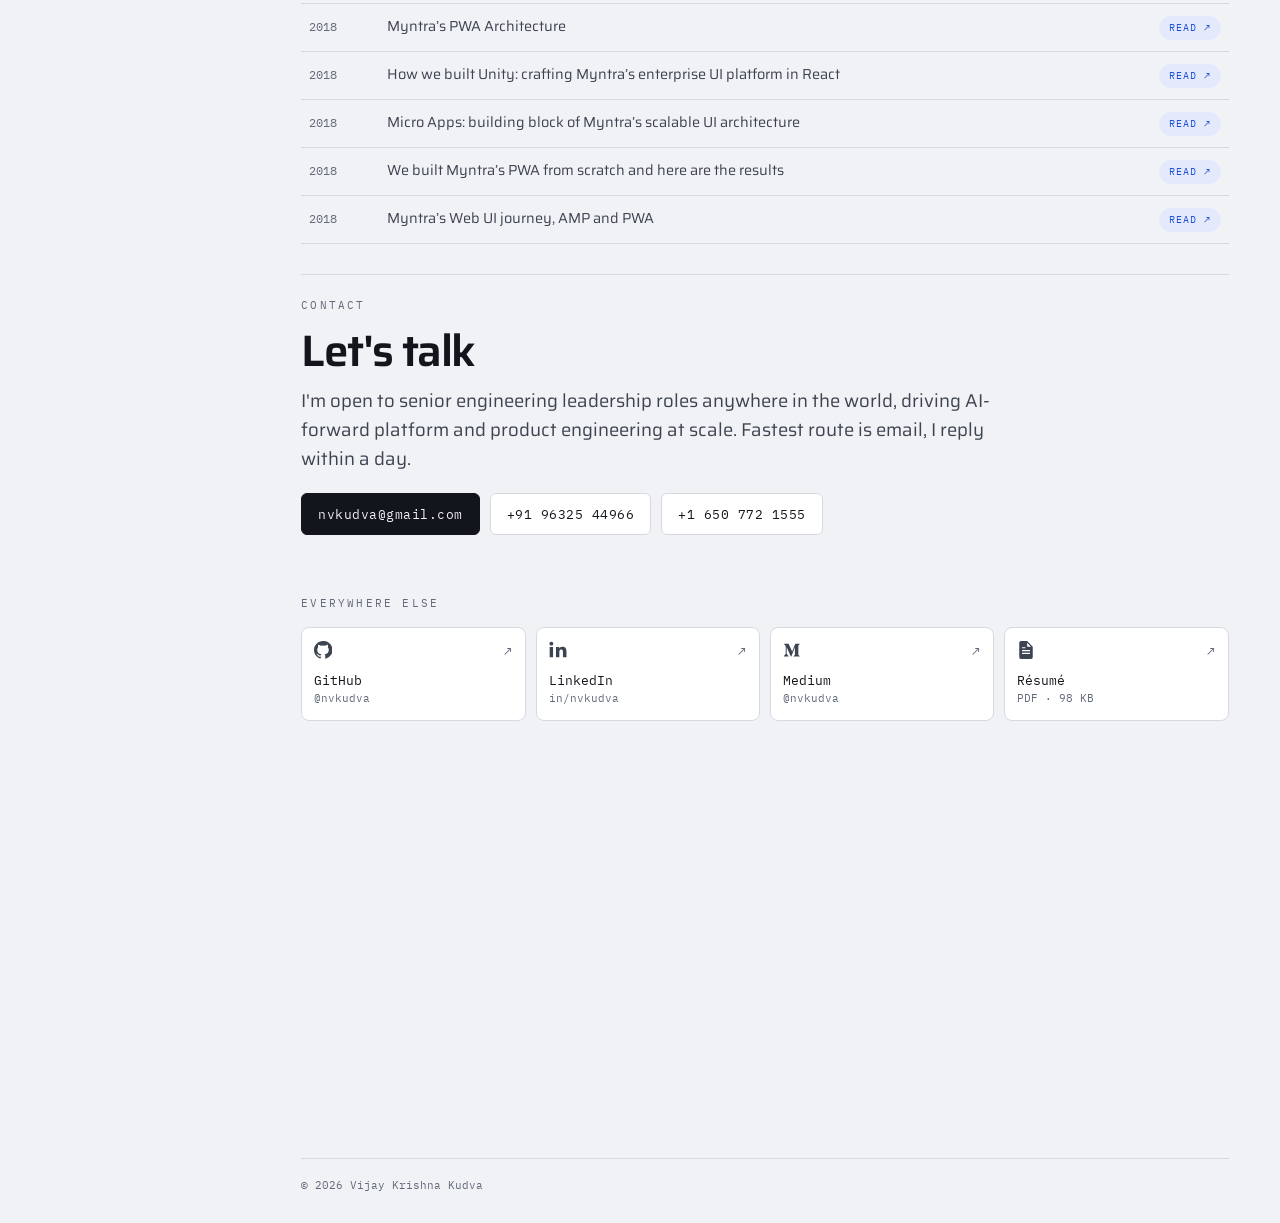
==== commit 41e670a8: "feat(theme): follow system light/dark until the visitor toggles Also bundles pending project, shell " ====
--- a/index.html
+++ b/index.html
@@ -1,5 +1,5 @@
 <!doctype html>
-<html lang="en" data-mode="light">
+<html lang="en">
 <head>
 <meta charset="utf-8">
 <meta name="viewport" content="width=device-width, initial-scale=1, viewport-fit=cover">
@@ -20,7 +20,7 @@
   try {
     var s = JSON.parse(localStorage.getItem('vk.theme') || '{}');
     var r = document.documentElement;
-    r.dataset.mode = s.mode === 'dark' ? 'dark' : 'light';
+    if (s.mode) r.dataset.mode = s.mode;
   } catch (e) {}
 </script>
 
--- a/assets/css/app.css
+++ b/assets/css/app.css
@@ -57,16 +57,11 @@
   position:sticky; top:0; height:100vh; padding:20px 16px;
   border-right:1px solid var(--line); background:var(--surface);
   display:flex; flex-direction:column; gap:16px;
+  overflow-y:auto; overscroll-behavior:contain;
   transition:background .45s var(--ease), border-color .45s var(--ease);
 }
-.brand{display:flex; align-items:center; gap:11px; font-size:15.5px; font-weight:600; letter-spacing:-.01em; line-height:1.25}
-.brand small{display:block; font-family:var(--mono); font-size:10.5px; font-weight:400; letter-spacing:.03em; color:var(--muted)}
-
-/* one-tap contact, on every page */
-.hail{display:flex; flex-direction:column; gap:3px; font-family:var(--mono); font-size:11px; line-height:1.6}
-.hail a{color:var(--muted); border-bottom:1px solid transparent; align-self:flex-start; transition:color .22s var(--ease), border-color .22s var(--ease)}
-.hail a:hover{color:var(--accent); border-bottom-color:var(--accent)}
-
+
+.rail-id{display:none}
 .nav{display:flex; flex-direction:column; gap:2px}
 .nav a{
   display:block; padding:9px 12px; border-radius:6px; color:var(--ink-2);
@@ -80,6 +75,7 @@
 .nav a:hover{background:var(--surface-2); color:var(--ink)}
 .nav a[aria-current]{background:var(--accent-soft); color:var(--ink); font-weight:600}
 .nav a[aria-current]::before{height:17px}
+@media (min-width:961px){ .nav a{font-size:20px; padding:12px 16px} .nav a[aria-current]::before{height:24px} }
 .ctl{display:flex; flex-direction:column; gap:6px; margin-top:auto}
 
 /* The hero, reduced to its essentials: on a desktop the rail already holds the
@@ -126,6 +122,7 @@
 /* ============================================================ main */
 main{padding:0 clamp(20px,4vw,64px) 36px; max-width:1180px}
 .pane{scroll-margin-top:calc(var(--stick, 0px) + 16px)}
+.pane > section[id], .pcard[id]{scroll-margin-top:calc(var(--stick, 0px) + 18px)}
 .pane + .pane{border-top:1px solid var(--line)}
 /* The last pane needs room below it, or the nav can't bring it to the top. */
 .pane:last-child{min-height:calc(100vh - var(--stick, 0px))}
@@ -144,8 +141,14 @@
 
 /* ---- hero ---- */
 .hero{display:grid; grid-template-columns:minmax(0,1fr); gap:36px; align-items:start}
+.herohead{display:flex; align-items:center; gap:10px 22px; flex-wrap:wrap}
+.herohead h1{flex:1 1 auto; min-width:min(100%, 12ch)}
+.herohead .tb-acts{align-self:center}
+.herohead .tba{font-size:14px; gap:8px}
+.herohead .tba svg{width:16px; height:16px}
 .statusline{font-family:var(--mono); font-size:12px; color:var(--muted); display:flex; flex-wrap:wrap; gap:8px 16px; margin-bottom:16px}
 .statusline b{color:var(--pos); font-weight:500}
+.pedigree{font-family:var(--mono); font-size:12px; font-weight:600; color:var(--ink-2); margin-top:14px}
 .lede{font-size:18.5px; line-height:1.58; color:var(--ink-2); max-width:58ch; margin-top:12px}
 .lede em{color:var(--ink); font-style:normal; font-weight:600}
 /* The one human line, right above the calls to action. */
@@ -158,7 +161,7 @@
   transition:transform .22s var(--ease), box-shadow .22s var(--ease), background .25s var(--ease), border-color .25s;
 }
 .btn:hover{transform:translateY(-2px); box-shadow:var(--shadow); border-color:var(--accent)}
-}.btn.primary{background:var(--ink); color:var(--paper); border-color:var(--ink)}
+.btn.primary{background:var(--ink); color:var(--paper); border-color:var(--ink)}
 
 .portrait{position:relative; aspect-ratio:4/5; border:1px solid var(--line); background:var(--surface-2); border-radius:5px; overflow:hidden}
 .portrait img{width:100%; height:100%; object-fit:cover; object-position:center 22%; display:block}
@@ -176,17 +179,17 @@
 .stat b{display:block; font-size:27px; font-weight:600; letter-spacing:-.03em; line-height:1.1; font-variant-numeric:tabular-nums}
 .stat span{font-family:var(--mono); font-size:10px; letter-spacing:.1em; text-transform:uppercase; color:var(--muted)}
 
+
 /* ---- platform cards ---- */
 /* The opening list of a pane, directly under the heading. */
-.openlist{margin-top:20px}
+.openlist{margin-top:20px; display:grid; gap:14px}
 .plat{
   position:relative;
   display:grid; grid-template-columns:minmax(0,1fr) 250px; gap:22px;
-  padding:18px 10px; border-radius:8px; border:1px solid transparent;
+  padding:18px 10px; border-radius:8px; border:1px solid var(--line);
   transition:background .28s var(--ease), border-color .28s var(--ease), transform .28s var(--ease);
 }
-.plat + .plat::before{content:""; position:absolute; top:-1px; left:0; right:0; height:1px; background:var(--line)}
-.plat:hover{background:var(--surface); border-color:var(--line); transform:translateX(3px); box-shadow:var(--shadow)}
+.plat:hover{background:var(--surface); transform:translateX(3px); box-shadow:var(--shadow)}
 .plat .org{font-family:var(--mono); font-size:11px; letter-spacing:.1em; text-transform:uppercase; color:var(--accent); margin-bottom:7px; display:flex; gap:12px}
 .plat .org span{color:var(--muted)}
 .plat h3{font-size:18px}
@@ -234,11 +237,19 @@
 .duo > section{display:flex; flex-direction:column}
 .duo .stats, .sbox{flex:1}
 .duo .stats{grid-auto-flow:row; grid-template-columns:1fr 1fr}
-.sbox{background:var(--surface); border:1px solid var(--line); border-radius:6px; padding:12px 14px}
+.sbox{border:1px solid var(--line); border-radius:6px; padding:12px 14px}
 #strengths h3{font-size:13.5px; margin:0}
 #strengths .chips{gap:6px; margin-top:6px}
 #strengths .chips + h3{margin-top:12px}
-#strengths .chip{font-size:10.5px; padding:3px 9px}
+#strengths .chip{font-size:9.5px; padding:3px 9px}
+@media (min-width:961px){
+  .duo{grid-template-columns:1fr; gap:4px}
+  .duo .stats{grid-auto-flow:column; grid-template-columns:none}
+  .stat{padding:10px 14px}
+  .stat b{font-size:24px}
+  .sbox{display:grid; grid-template-columns:max-content 1fr; align-items:center; gap:8px 18px; padding:10px 14px}
+  #strengths .chips, #strengths .chips + h3{margin-top:0}
+}
 
 .rows{border-top:1px solid var(--line)}
 .row{display:grid; grid-template-columns:64px minmax(0,1fr) auto; gap:14px; align-items:baseline; padding:11px 8px; border-bottom:1px solid var(--line); transition:background .26s var(--ease), padding-left .26s var(--ease)}
@@ -287,10 +298,92 @@
   padding:7px 14px; border-radius:6px; cursor:pointer; font-size:11.5px; letter-spacing:.04em;
   transition:background .22s var(--ease), border-color .22s, color .22s;
 }
-}.toast .toast-go{background:var(--ink); color:var(--paper); border-color:var(--ink)}
+.toast .toast-go{background:var(--ink); color:var(--paper); border-color:var(--ink)}
 .toast .toast-go:hover{filter:brightness(1.15)}
 .toast .toast-x{padding:7px 10px; color:var(--muted)}
 .toast .toast-x:hover{border-color:var(--accent); color:var(--ink)}
+
+/* ---- summarize: floating action + popup ---- */
+.summarize-fab{
+  position:fixed; right:22px; bottom:22px; z-index:60;
+  display:inline-flex; align-items:center; gap:8px;
+  padding:11px 18px; border-radius:999px; cursor:pointer;
+  background:var(--ink); color:var(--paper); border:1px solid var(--ink);
+  font-family:var(--mono); font-size:12.5px; letter-spacing:.04em;
+  box-shadow:0 10px 28px -10px rgba(18,21,27,.45);
+  transition:transform .22s var(--ease), box-shadow .22s var(--ease), background .22s var(--ease);
+}
+.summarize-fab svg{width:14px; height:14px; fill:currentColor; flex:none}
+.summarize-fab:hover{transform:translateY(-2px); background:var(--accent); border-color:var(--accent); color:var(--on-accent)}
+.summary-dialog{
+  width:min(680px, calc(100vw - 32px)); max-height:min(82vh, 860px);
+  padding:0; border:1px solid var(--line); border-radius:14px;
+  background:var(--surface); color:var(--ink); box-shadow:var(--shadow);
+  overflow:hidden;
+}
+.summary-dialog::backdrop{background:rgba(10,12,16,.52); backdrop-filter:blur(3px)}
+.summary-dialog[open]{animation:summary-in .3s var(--ease) both}
+@keyframes summary-in{from{opacity:0; transform:translateY(14px) scale(.985)} to{opacity:1; transform:none}}
+.summary-head{
+  position:sticky; top:0; z-index:1;
+  display:flex; align-items:flex-start; justify-content:space-between; gap:16px;
+  padding:20px 22px 16px; background:var(--surface); border-bottom:1px solid var(--line);
+}
+.summary-head h2{font-size:18px; margin:2px 0 2px}
+.summary-sub{font-family:var(--mono); font-size:11px; letter-spacing:.03em; color:var(--muted); margin:0}
+.summary-eyebrow{font-family:var(--mono); font-size:10px; letter-spacing:.18em; text-transform:uppercase; color:var(--accent)}
+.summary-close{
+  width:34px; height:34px; flex:none; display:grid; place-items:center; cursor:pointer;
+  border:1px solid var(--line); border-radius:999px; background:var(--paper); color:var(--muted);
+  transition:border-color .2s, color .2s, transform .2s var(--ease);
+}
+.summary-close svg{width:13px; height:13px}
+.summary-close:hover{border-color:var(--accent); color:var(--ink); transform:rotate(90deg)}
+.summary-loading{padding:52px 22px 56px; text-align:center}
+.summary-spinner{
+  width:38px; height:38px; margin:0 auto 16px; border-radius:50%;
+  border:3px solid var(--accent-soft); border-top-color:var(--accent);
+  animation:summary-spin .8s linear infinite;
+}
+@keyframes summary-spin{to{transform:rotate(360deg)}}
+.summary-loading-title{font-size:14.5px; font-weight:600; color:var(--ink); margin:0 0 4px}
+.summary-loading-sub{font-family:var(--mono); font-size:11px; color:var(--muted); margin:0}
+.summary-skeleton{display:grid; gap:10px; max-width:420px; margin:26px auto 0}
+.summary-skeleton span{height:10px; border-radius:5px; background:var(--surface-2); animation:summary-pulse 1.1s var(--ease) infinite alternate}
+.summary-skeleton span:nth-child(2){width:82%}
+.summary-skeleton span:nth-child(3){width:64%}
+@keyframes summary-pulse{from{opacity:.45} to{opacity:1}}
+.summary-body{padding:20px 22px 24px; overflow-y:auto; max-height:calc(min(82vh, 860px) - 97px)}
+.summary-lede{font-size:14.5px; line-height:1.6; color:var(--ink-2); margin:0}
+.summary-lede strong, .summary-body strong{color:var(--ink)}
+.summary-stats{
+  display:grid; grid-template-columns:repeat(4,1fr); gap:1px; margin:18px 0 4px;
+  background:var(--line); border:1px solid var(--line); border-radius:8px; overflow:hidden;
+}
+.summary-stats div{background:var(--paper); padding:12px}
+.summary-stats b{display:block; font-size:18px; font-weight:600; letter-spacing:-.02em; line-height:1.15}
+.summary-stats span{font-family:var(--mono); font-size:9.5px; letter-spacing:.05em; text-transform:uppercase; color:var(--muted); line-height:1.4; display:block; margin-top:4px}
+.summary-section{padding:16px 0 0}
+.summary-section h3{font-size:16px; margin:0 0 9px; padding-bottom:8px; border-bottom:1px solid var(--line)}
+.summary-section ul{margin:0; padding-left:17px; color:var(--ink-2)}
+.summary-section li{font-size:14.5px; line-height:1.6; margin-bottom:8px}
+.summary-section li::marker{color:var(--accent)}
+.summary-entry{padding:10px 0 2px}
+.summary-entry + .summary-entry{border-top:1px dashed var(--line); margin-top:8px}
+.summary-org{font-family:var(--mono); font-size:10.5px; letter-spacing:.08em; text-transform:uppercase; color:var(--accent); margin-bottom:5px}
+.summary-entry p{font-size:14.5px; line-height:1.6; margin:0}
+.summary-rec{margin-top:20px; padding:16px; border-radius:8px; background:var(--accent-soft)}
+.summary-rec p{font-size:14.5px; line-height:1.6; color:var(--ink-2); margin:5px 0 0}
+@media (max-width:620px){
+  .summarize-fab{right:16px; bottom:16px; padding:10px 15px; font-size:11.5px}
+  .summary-stats{grid-template-columns:1fr 1fr}
+  .summary-head{padding:16px 16px 13px}
+  .summary-head h2{font-size:16px}
+  .summary-body{padding:16px}
+  .summary-lede, .summary-section li, .summary-entry p, .summary-rec p{font-size:11.5px}
+  .summary-section h3{font-size:14px}
+  .summary-stats b{font-size:16px}
+}
 
 /* ============================================================ motion */
 @view-transition{ navigation:auto }
@@ -310,9 +403,10 @@
   .footwrap{margin-left:0}
   .shell{grid-template-columns:1fr}
   .rail{position:sticky; top:0; z-index:20; height:auto; flex-direction:row; align-items:center; flex-wrap:wrap; gap:12px 16px; border-right:0; border-bottom:1px solid var(--line); padding:14px 18px}
+  .rail-id{display:flex; align-items:center; gap:14px; order:1; flex:1; min-width:0}
+  .ctl{order:2}
   .nav{flex-direction:row; flex-wrap:wrap; gap:2px; order:3; width:100%}
   .nav a{padding:7px 11px; font-size:13.5px}
-  .hail{flex-direction:row; flex-wrap:wrap; gap:4px 14px; order:4; width:100%; font-size:10.5px}
   .ctl{flex-direction:row; align-items:center; gap:8px; margin-top:0; margin-left:auto; width:auto}
   .ctl .tsw{align-self:center}
   .hero{grid-template-columns:1fr; gap:28px; padding-top:20px}
@@ -320,7 +414,13 @@
   .mx{flex-direction:row; flex-wrap:wrap; gap:22px; padding-left:0; border-left:0; border-top:1px solid var(--line); padding-top:14px}
   .mxh{flex:0 0 100%}
   .job{grid-template-columns:1fr; gap:10px}
+  .job>div:first-child{display:flex; align-items:baseline; gap:4px 10px; flex-wrap:wrap}
+  .job .org{margin-bottom:0}
+  .job .when{white-space:nowrap}
+  .job .when br{display:none}
+  .job .where{margin-top:0}
   .stats{grid-auto-flow:row; grid-template-columns:1fr 1fr}
+  .herohead .tb-acts{display:none}
 }
 @media (max-width:700px){
   .row{grid-template-columns:56px minmax(0,1fr); gap:12px}
@@ -340,13 +440,11 @@
   .sublede{margin-top:8px}
   .stat span{font-size:9px}
   .pqr{width:70px; height:70px}
-  .hail{font-size:10px; gap:3px 12px}
   .nav{gap:0; justify-content:space-between; flex-wrap:nowrap}
-}  .nav a{padding:6px 5px; font-size:11.5px; white-space:nowrap}
+  .nav a{padding:6px 5px; font-size:11.5px; white-space:nowrap}
   .ctl{gap:6px}
   .tsw{width:24px; height:24px}
   .tsw svg{width:13px; height:13px}
-
 }
 @media (prefers-reduced-motion:reduce){
   html{scroll-behavior:auto}
@@ -440,7 +538,7 @@
   h3{font-size:14px}
   .hero{padding-top:14px; gap:20px}
   .pane > section:first-child{padding-top:14px}
-  .statusline{font-size:9px; margin-bottom:12px}
+  .statusline{font-size:9px; margin:8px 0 0}
   .lede{font-size:14px; margin-top:12px}
   .bio{font-size:12.5px; margin-top:10px}
   .cta{margin-top:16px}
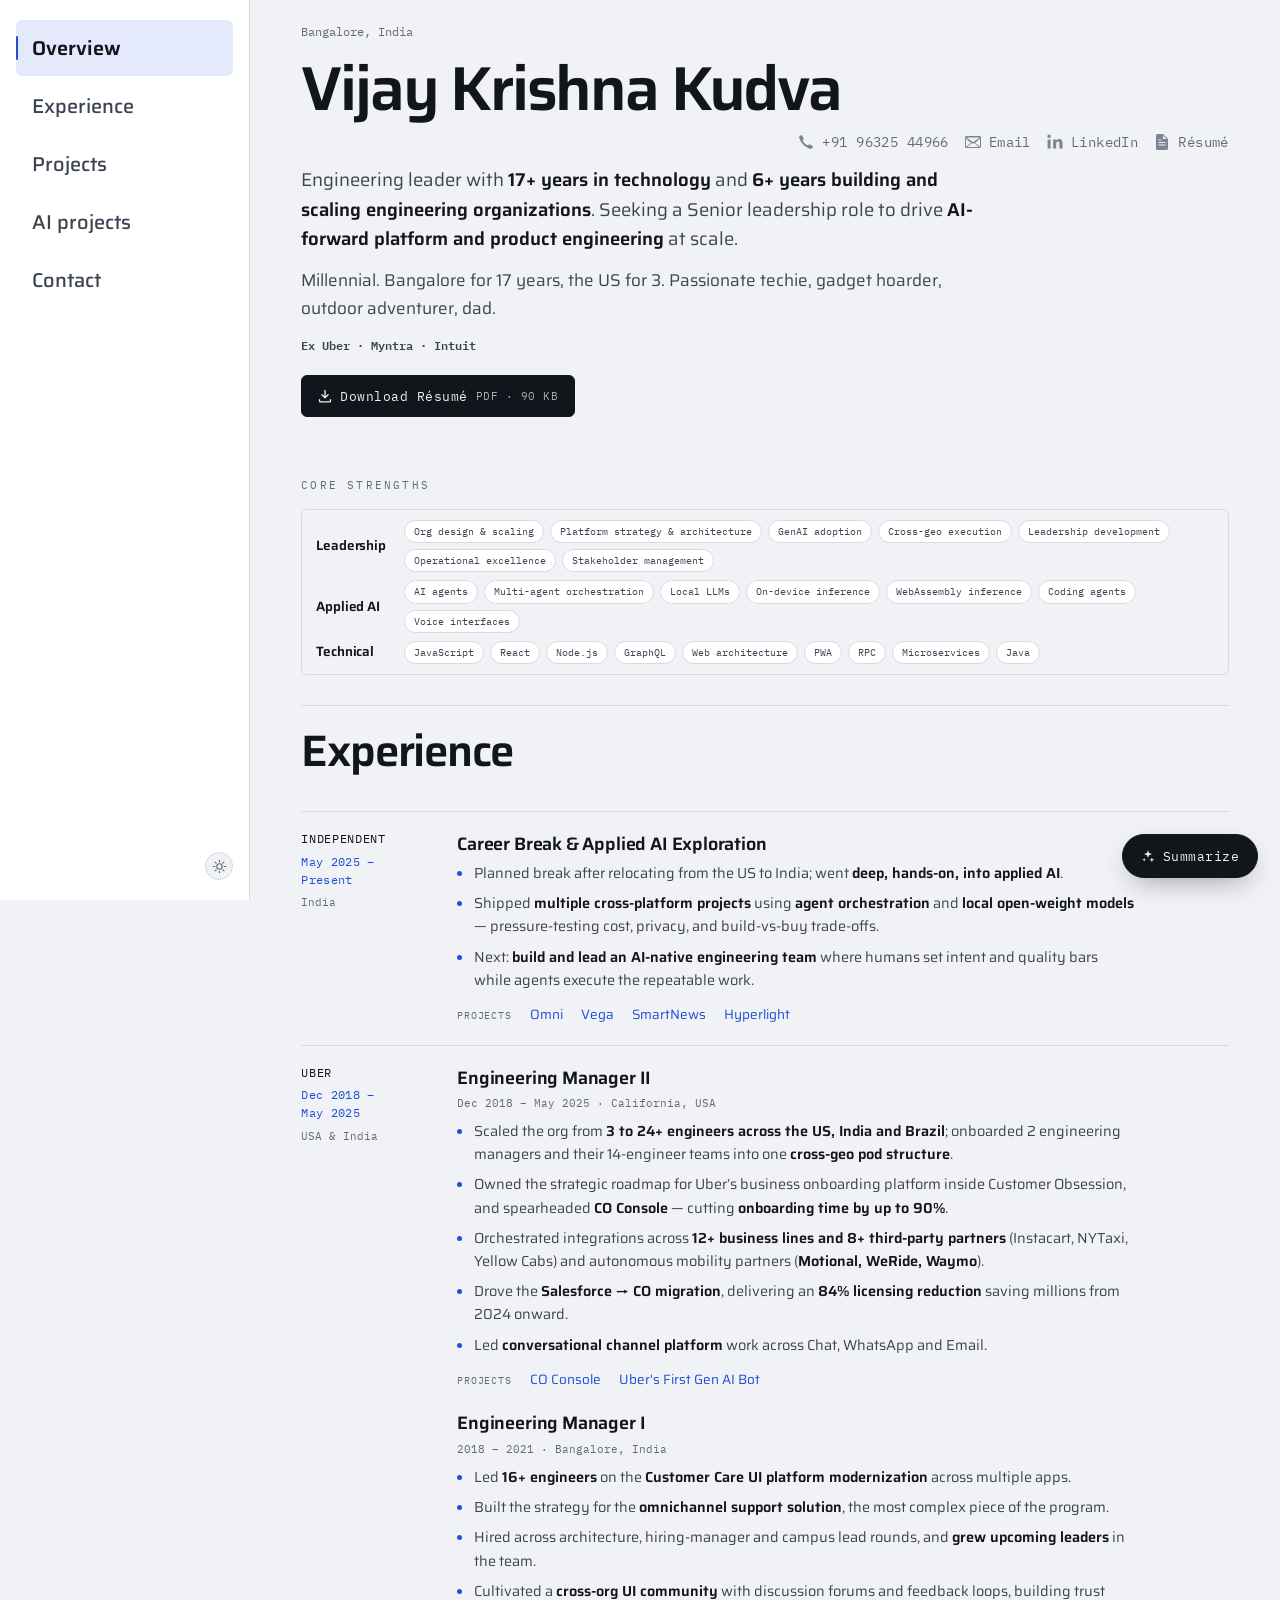
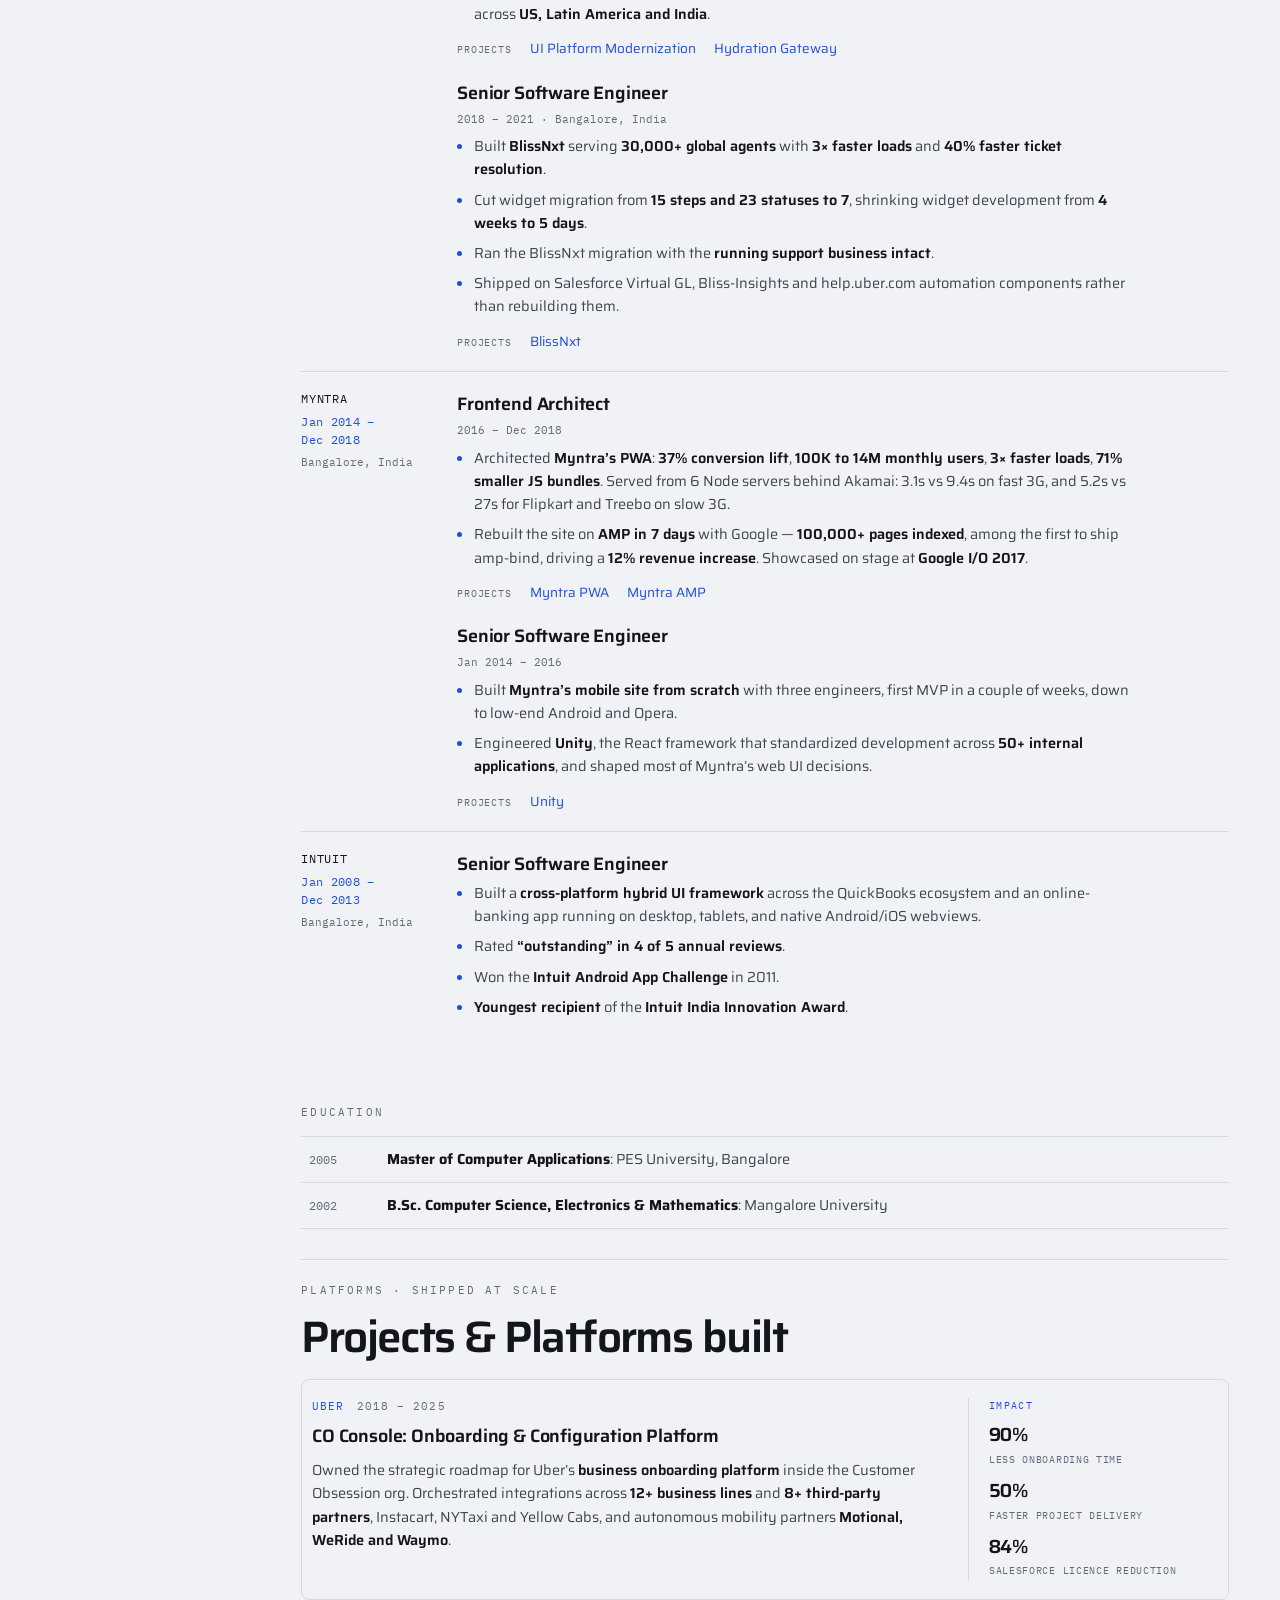
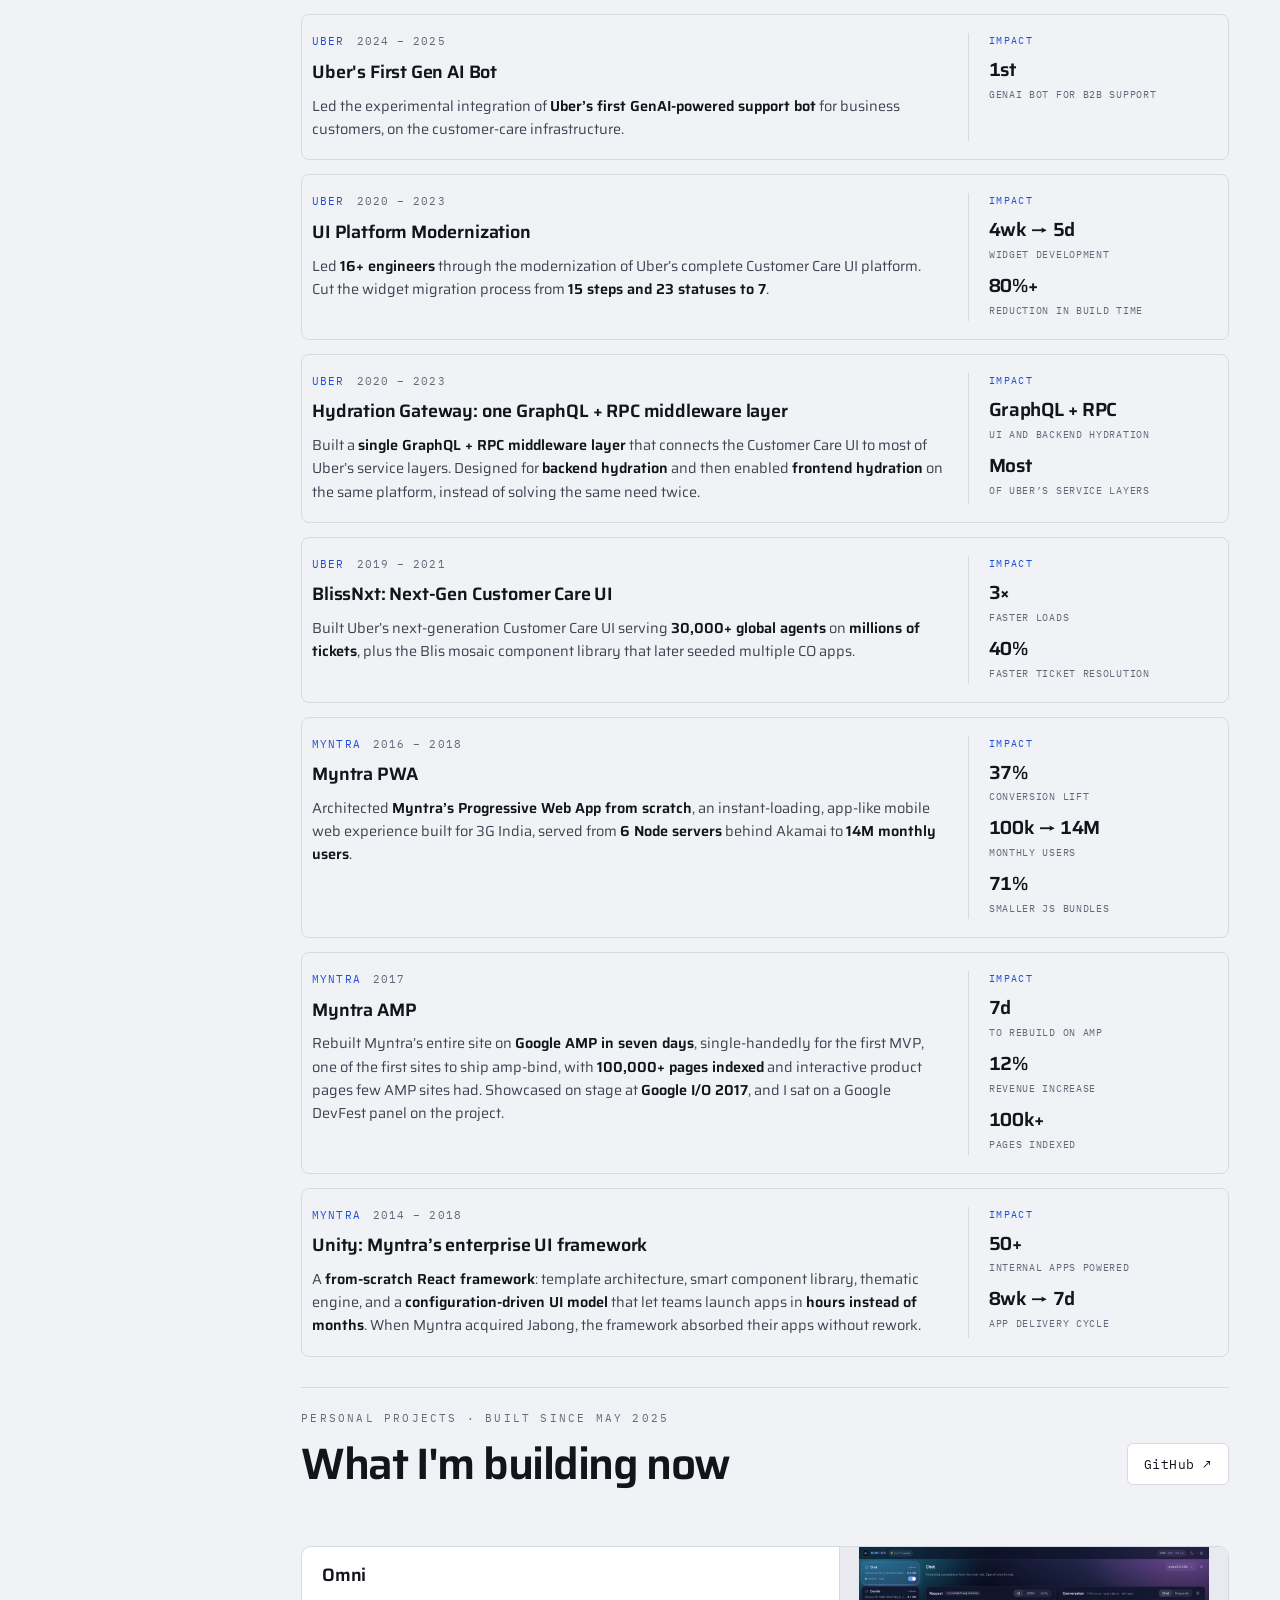
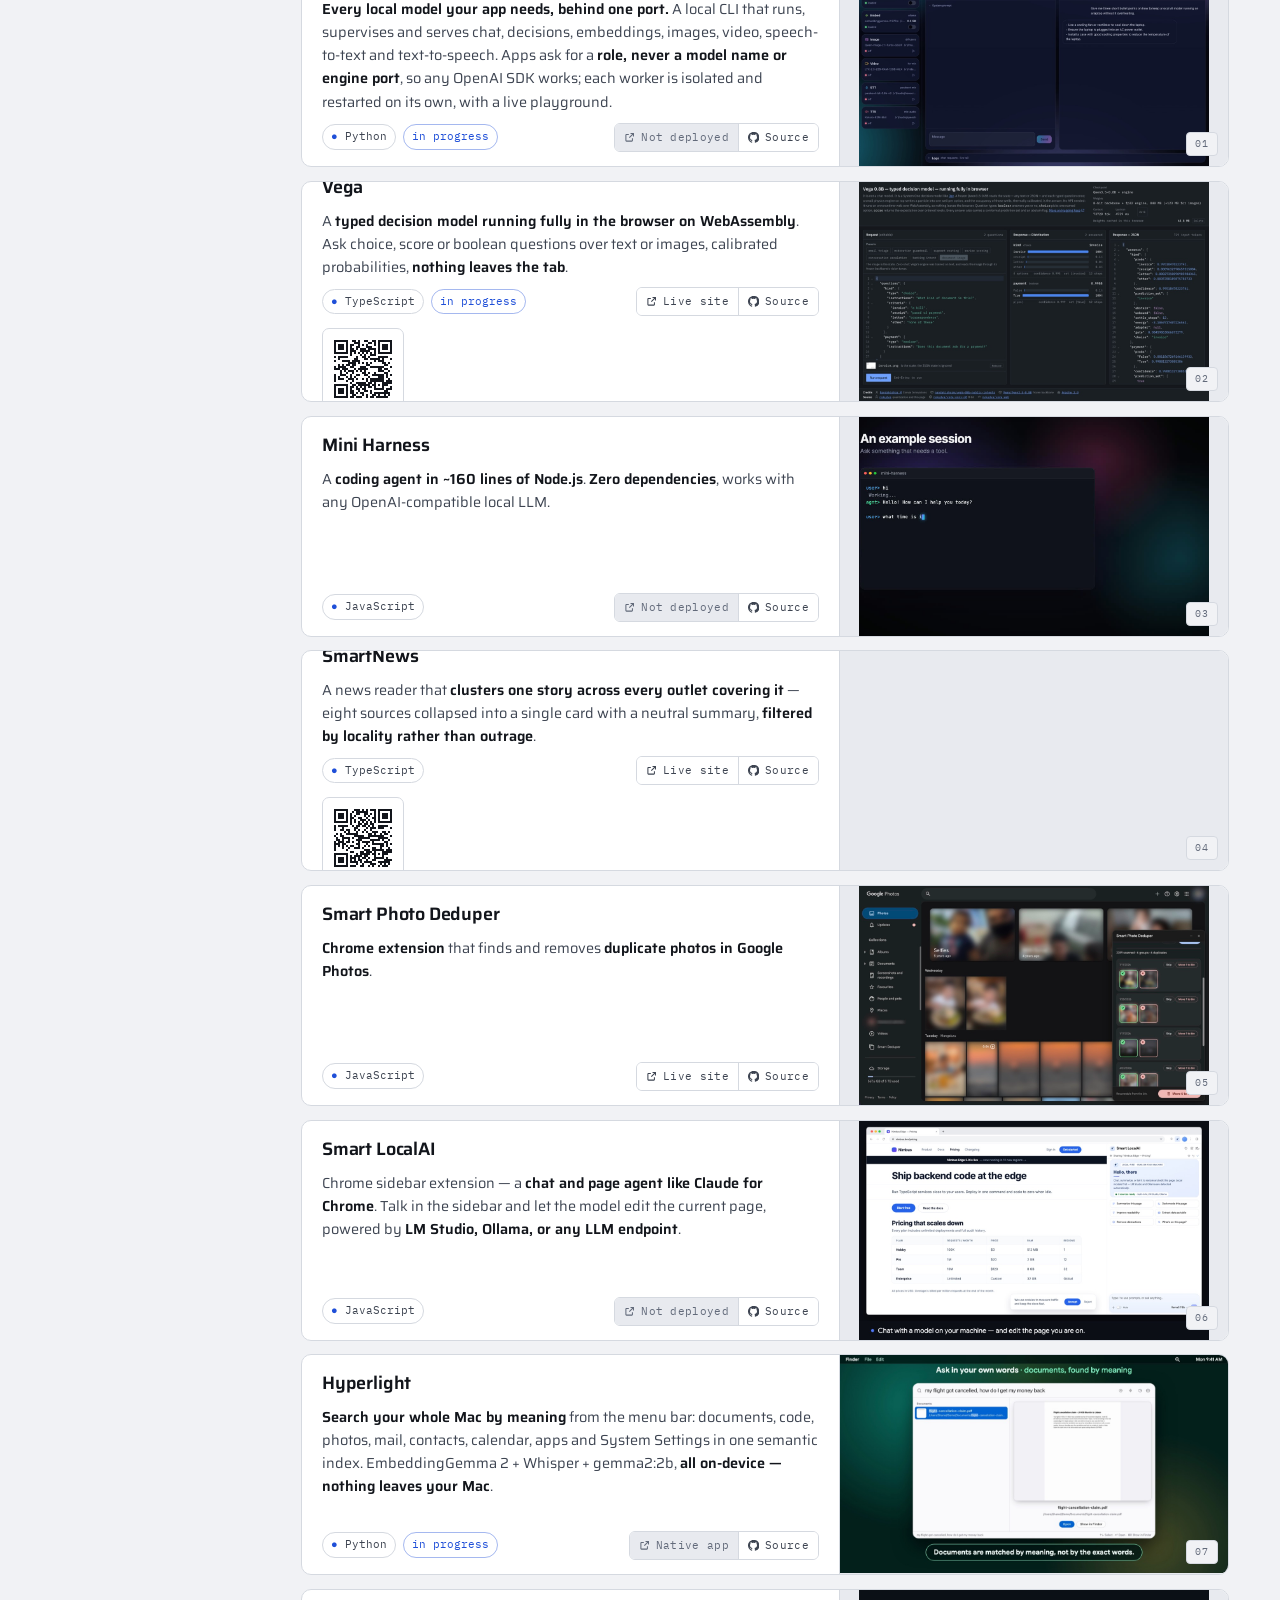
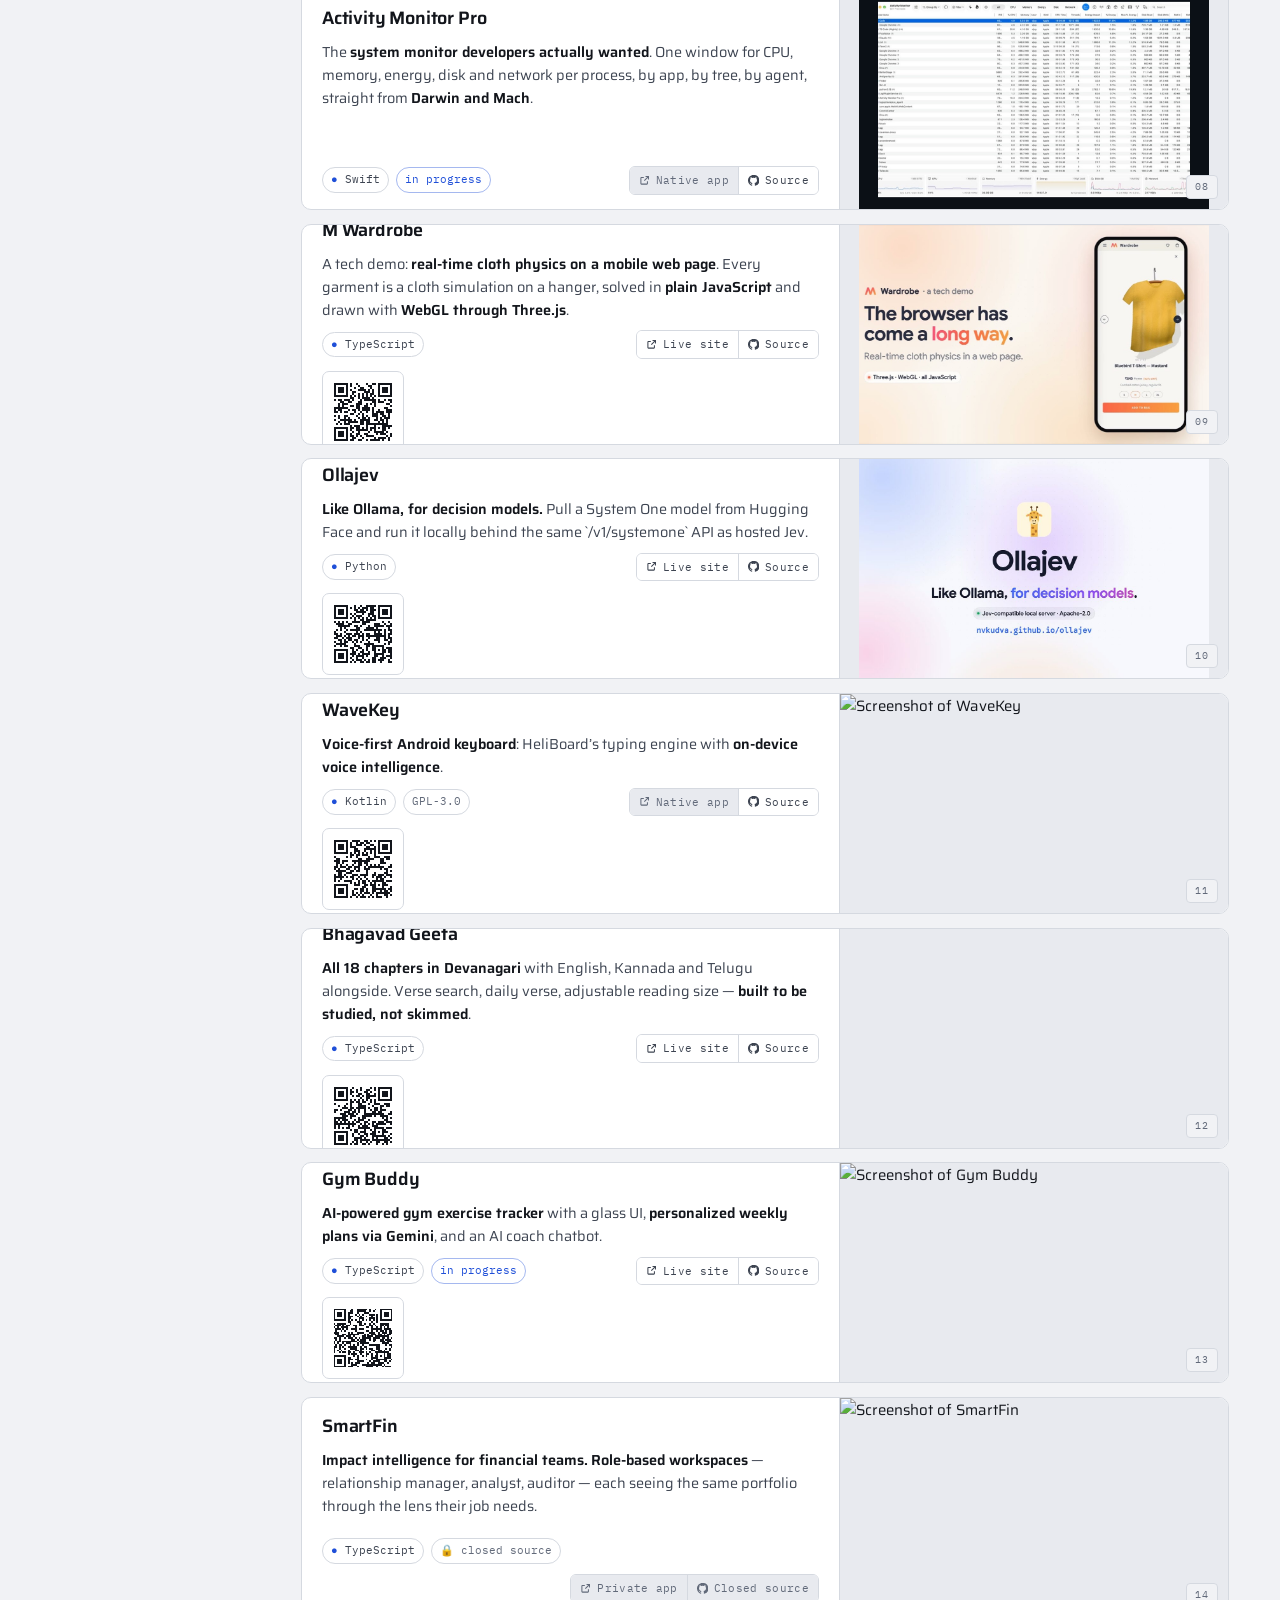
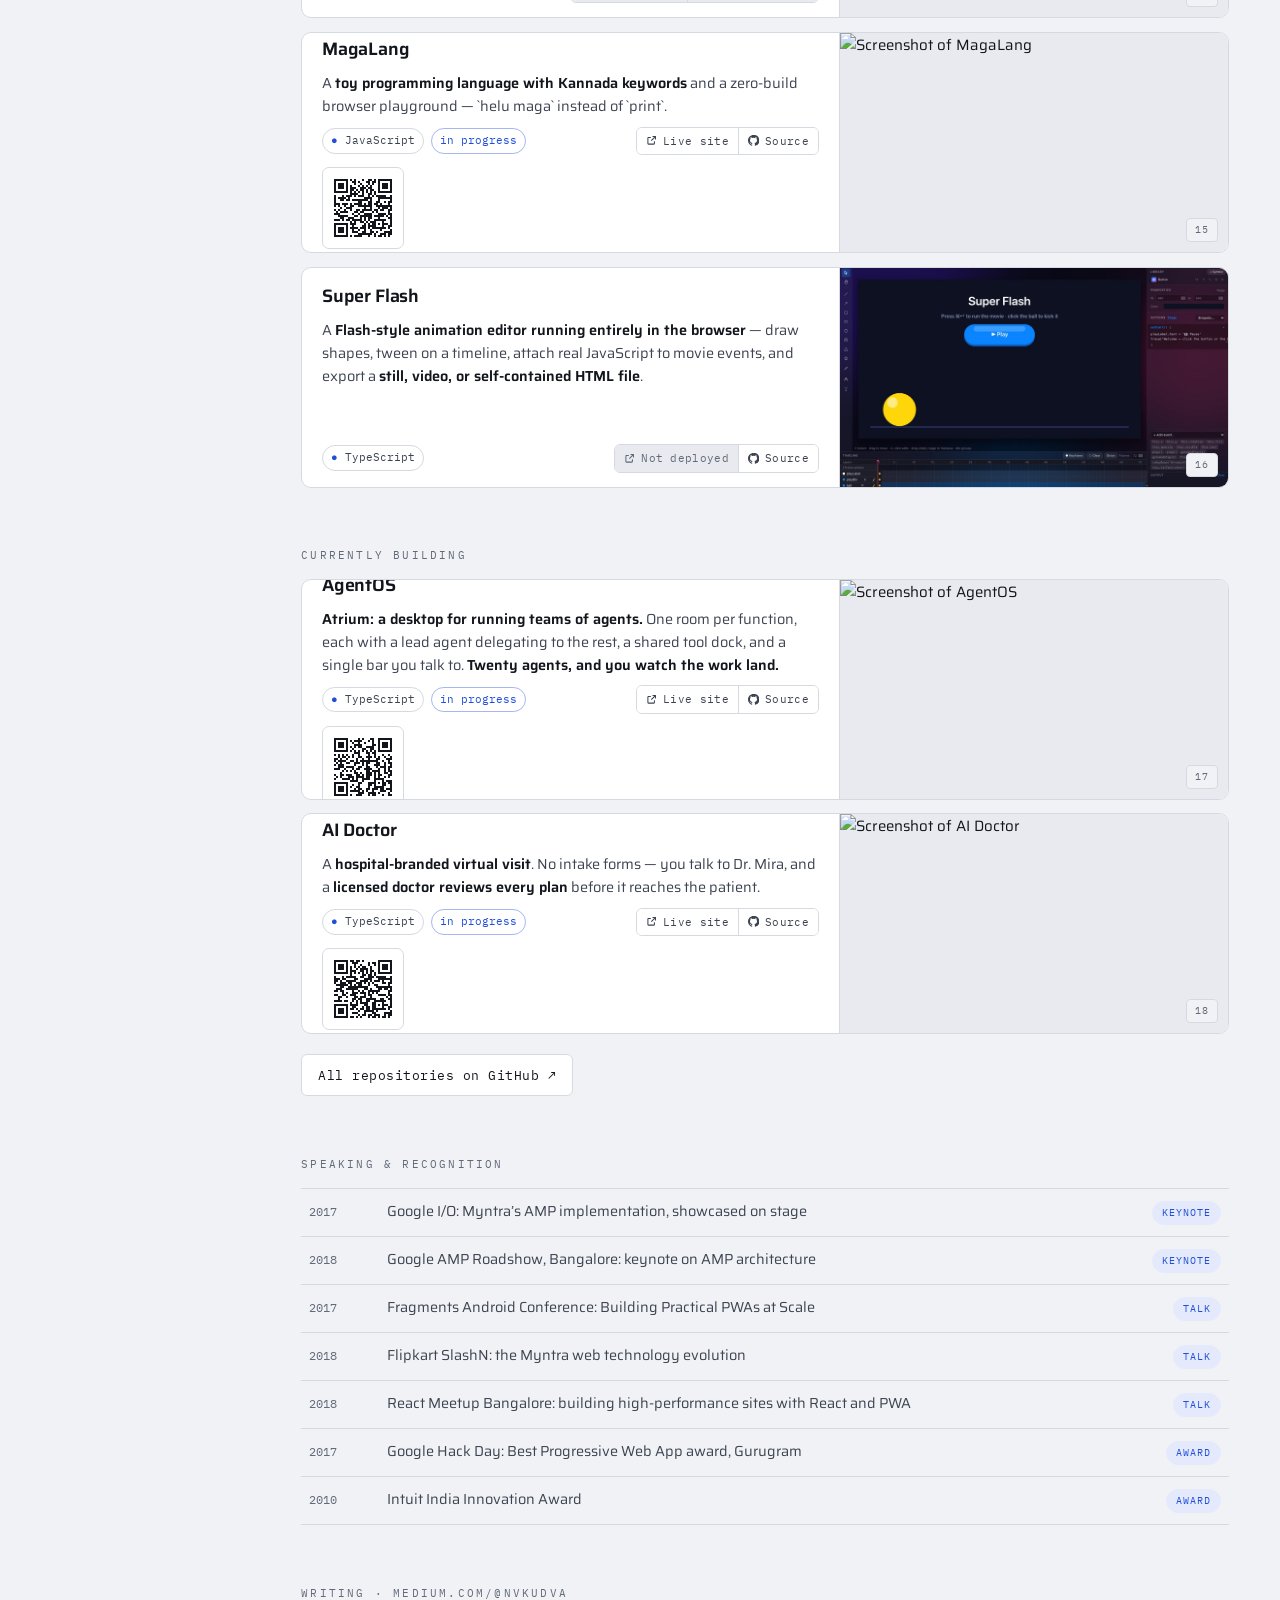
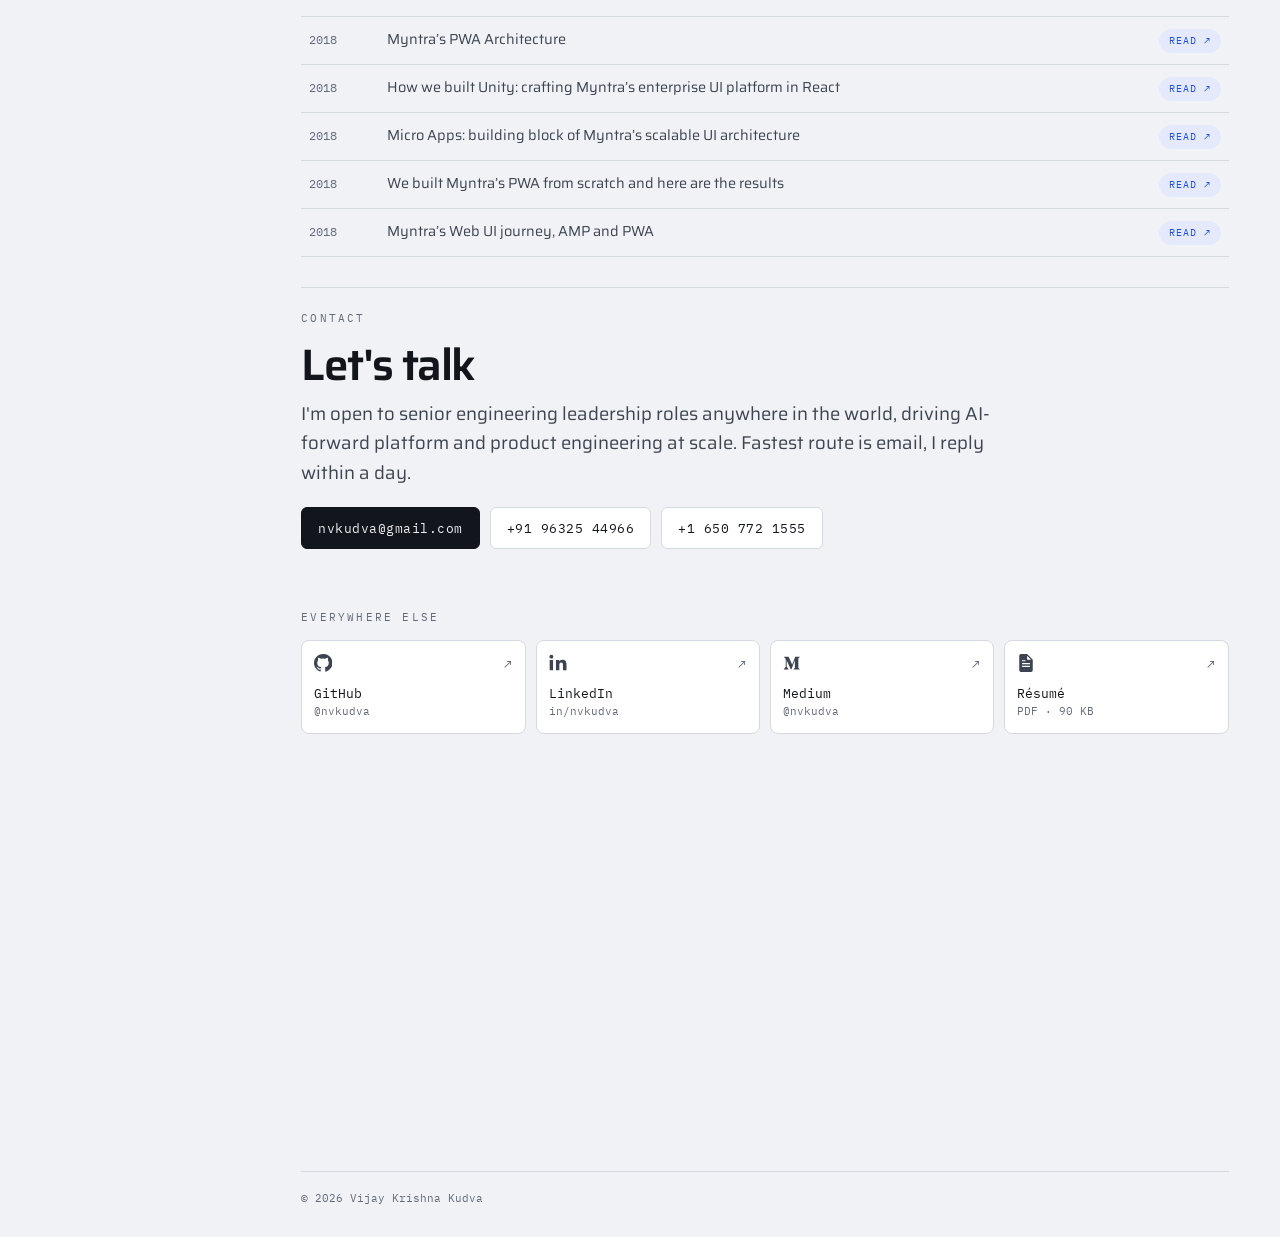
==== commit 0ee4ae2b: "Add portrait as Open Graph and Twitter social preview image" ====
--- a/index.html
+++ b/index.html
@@ -2,7 +2,7 @@
 <html lang="en">
 <head>
 <meta charset="utf-8">
-<meta name="viewport" content="width=device-width, initial-scale=1, viewport-fit=cover">
+<meta name="viewport" content="width=device-width, initial-scale=1">
 <title>Vijay Krishna Kudva | Engineering Leader</title>
 <meta name="description" content="Engineering leader with 17+ years in technology. Ex Uber, Myntra, Intuit. Platforms serving 30,000+ agents and 14M+ consumers.">
 <meta name="theme-color" content="#F1F2F5">
@@ -10,6 +10,11 @@
 <meta property="og:title" content="Vijay Krishna Kudva | Engineering Leader">
 <meta property="og:description" content="17+ years in technology, 6+ years scaling engineering orgs. Ex Uber, Myntra, Intuit.">
 <meta property="og:type" content="profile">
+<meta property="og:image" content="https://nvkudva.github.io/assets/img/og-preview.jpg">
+<meta property="og:image:width" content="900">
+<meta property="og:image:height" content="1200">
+<meta name="twitter:card" content="summary_large_image">
+<meta name="twitter:image" content="https://nvkudva.github.io/assets/img/og-preview.jpg">
 
 <link rel="manifest" href="/manifest.webmanifest">
 <link rel="icon" href="/assets/img/icon.svg" type="image/svg+xml">
--- a/assets/css/app.css
+++ b/assets/css/app.css
@@ -160,6 +160,8 @@
   background:var(--surface); color:var(--ink); cursor:pointer; display:inline-flex; gap:8px; align-items:center;
   transition:transform .22s var(--ease), box-shadow .22s var(--ease), background .25s var(--ease), border-color .25s;
 }
+.btn svg{width:14px; height:14px; fill:currentColor; flex:none}
+.btn-meta{opacity:.68; font-size:.9em}
 .btn:hover{transform:translateY(-2px); box-shadow:var(--shadow); border-color:var(--accent)}
 .btn.primary{background:var(--ink); color:var(--paper); border-color:var(--ink)}
 
@@ -331,6 +333,7 @@
 }
 .summary-head h2{font-size:18px; margin:2px 0 2px}
 .summary-sub{font-family:var(--mono); font-size:11px; letter-spacing:.03em; color:var(--muted); margin:0}
+.summary-pedigree{display:inline-block; background:var(--ink); color:var(--surface); font-weight:700; padding:1px 6px; border-radius:4px}
 .summary-eyebrow{font-family:var(--mono); font-size:10px; letter-spacing:.18em; text-transform:uppercase; color:var(--accent)}
 .summary-close{
   width:34px; height:34px; flex:none; display:grid; place-items:center; cursor:pointer;
@@ -355,14 +358,7 @@
 @keyframes summary-pulse{from{opacity:.45} to{opacity:1}}
 .summary-body{padding:20px 22px 24px; overflow-y:auto; max-height:calc(min(82vh, 860px) - 97px)}
 .summary-lede{font-size:14.5px; line-height:1.6; color:var(--ink-2); margin:0}
-.summary-lede strong, .summary-body strong{color:var(--ink)}
-.summary-stats{
-  display:grid; grid-template-columns:repeat(4,1fr); gap:1px; margin:18px 0 4px;
-  background:var(--line); border:1px solid var(--line); border-radius:8px; overflow:hidden;
-}
-.summary-stats div{background:var(--paper); padding:12px}
-.summary-stats b{display:block; font-size:18px; font-weight:600; letter-spacing:-.02em; line-height:1.15}
-.summary-stats span{font-family:var(--mono); font-size:9.5px; letter-spacing:.05em; text-transform:uppercase; color:var(--muted); line-height:1.4; display:block; margin-top:4px}
+.summary-lede strong, .summary-body strong, .plat p strong, .role li strong, .pbody p strong{color:var(--ink); font-weight:600}
 .summary-section{padding:16px 0 0}
 .summary-section h3{font-size:16px; margin:0 0 9px; padding-bottom:8px; border-bottom:1px solid var(--line)}
 .summary-section ul{margin:0; padding-left:17px; color:var(--ink-2)}
@@ -372,17 +368,13 @@
 .summary-entry + .summary-entry{border-top:1px dashed var(--line); margin-top:8px}
 .summary-org{font-family:var(--mono); font-size:10.5px; letter-spacing:.08em; text-transform:uppercase; color:var(--accent); margin-bottom:5px}
 .summary-entry p{font-size:14.5px; line-height:1.6; margin:0}
-.summary-rec{margin-top:20px; padding:16px; border-radius:8px; background:var(--accent-soft)}
-.summary-rec p{font-size:14.5px; line-height:1.6; color:var(--ink-2); margin:5px 0 0}
 @media (max-width:620px){
   .summarize-fab{right:16px; bottom:16px; padding:10px 15px; font-size:11.5px}
-  .summary-stats{grid-template-columns:1fr 1fr}
   .summary-head{padding:16px 16px 13px}
   .summary-head h2{font-size:16px}
   .summary-body{padding:16px}
-  .summary-lede, .summary-section li, .summary-entry p, .summary-rec p{font-size:11.5px}
+  .summary-lede, .summary-section li, .summary-entry p{font-size:11.5px}
   .summary-section h3{font-size:14px}
-  .summary-stats b{font-size:16px}
 }
 
 /* ============================================================ motion */
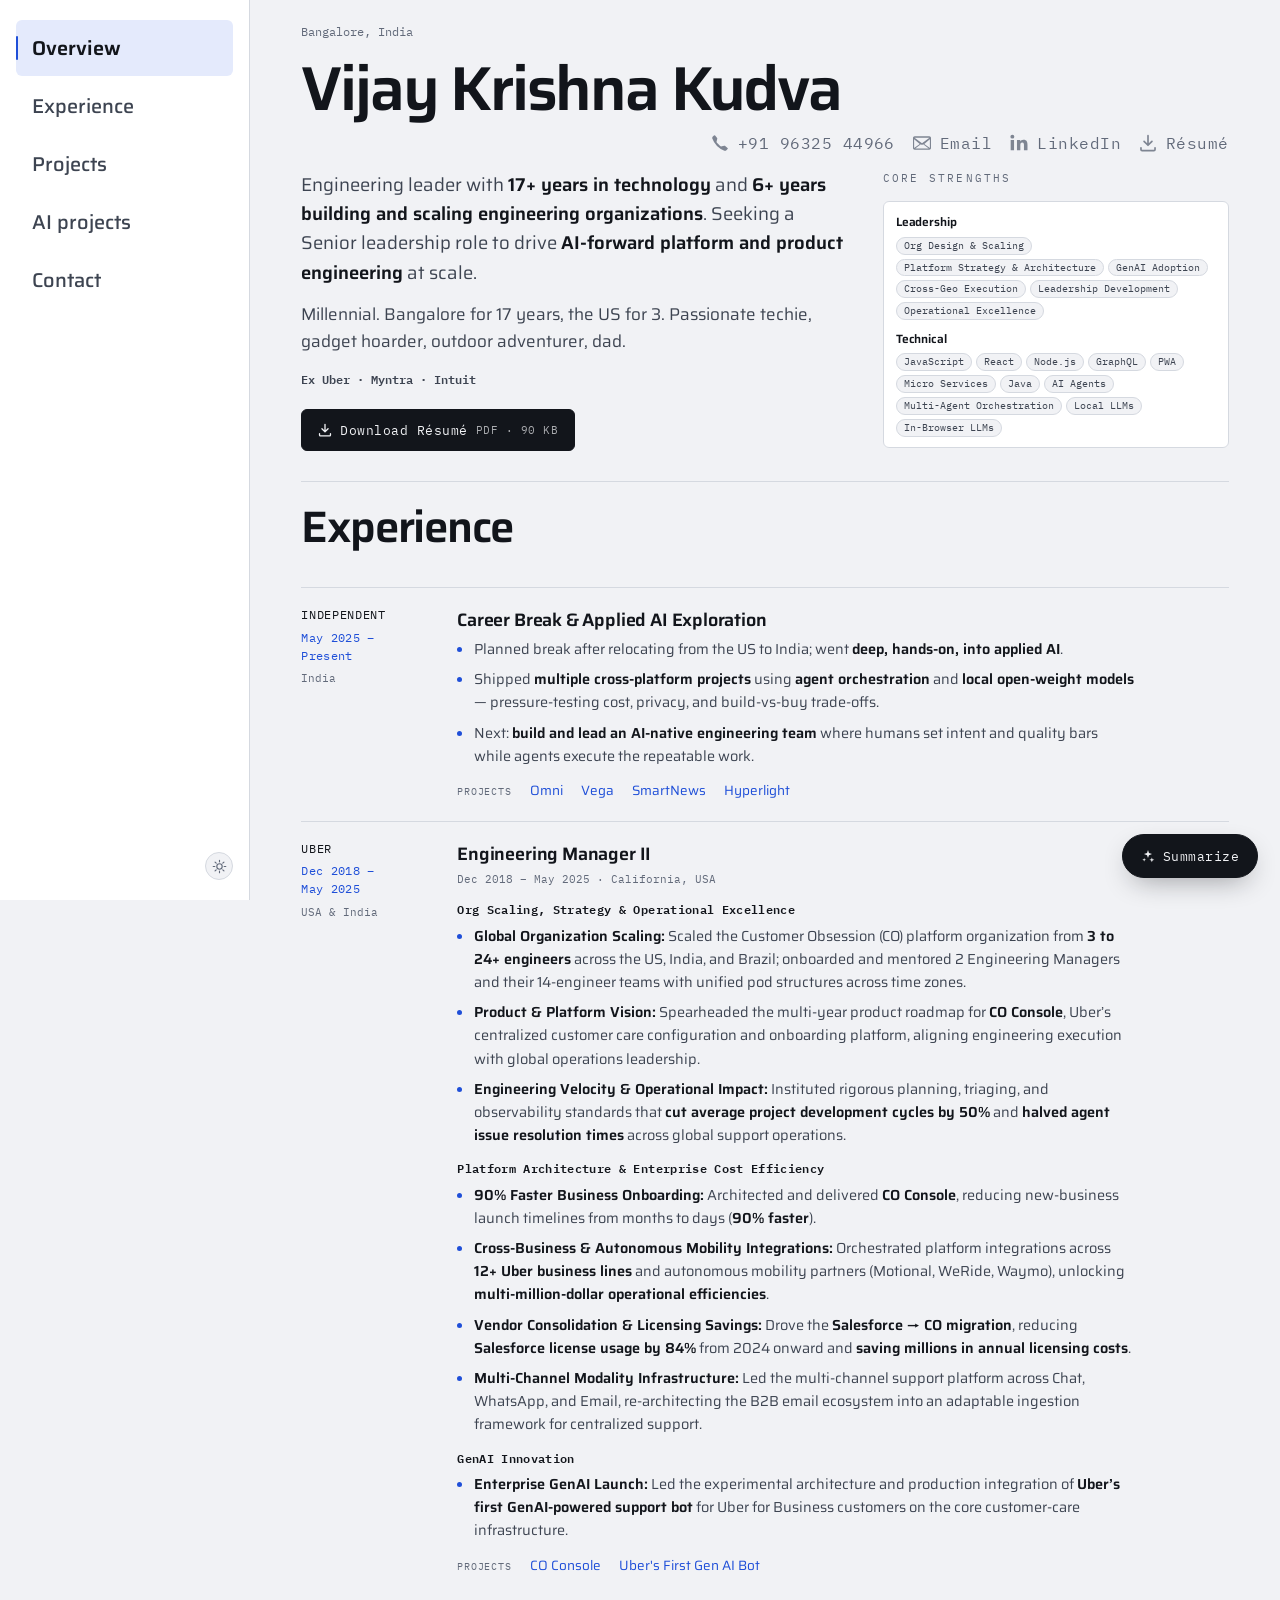
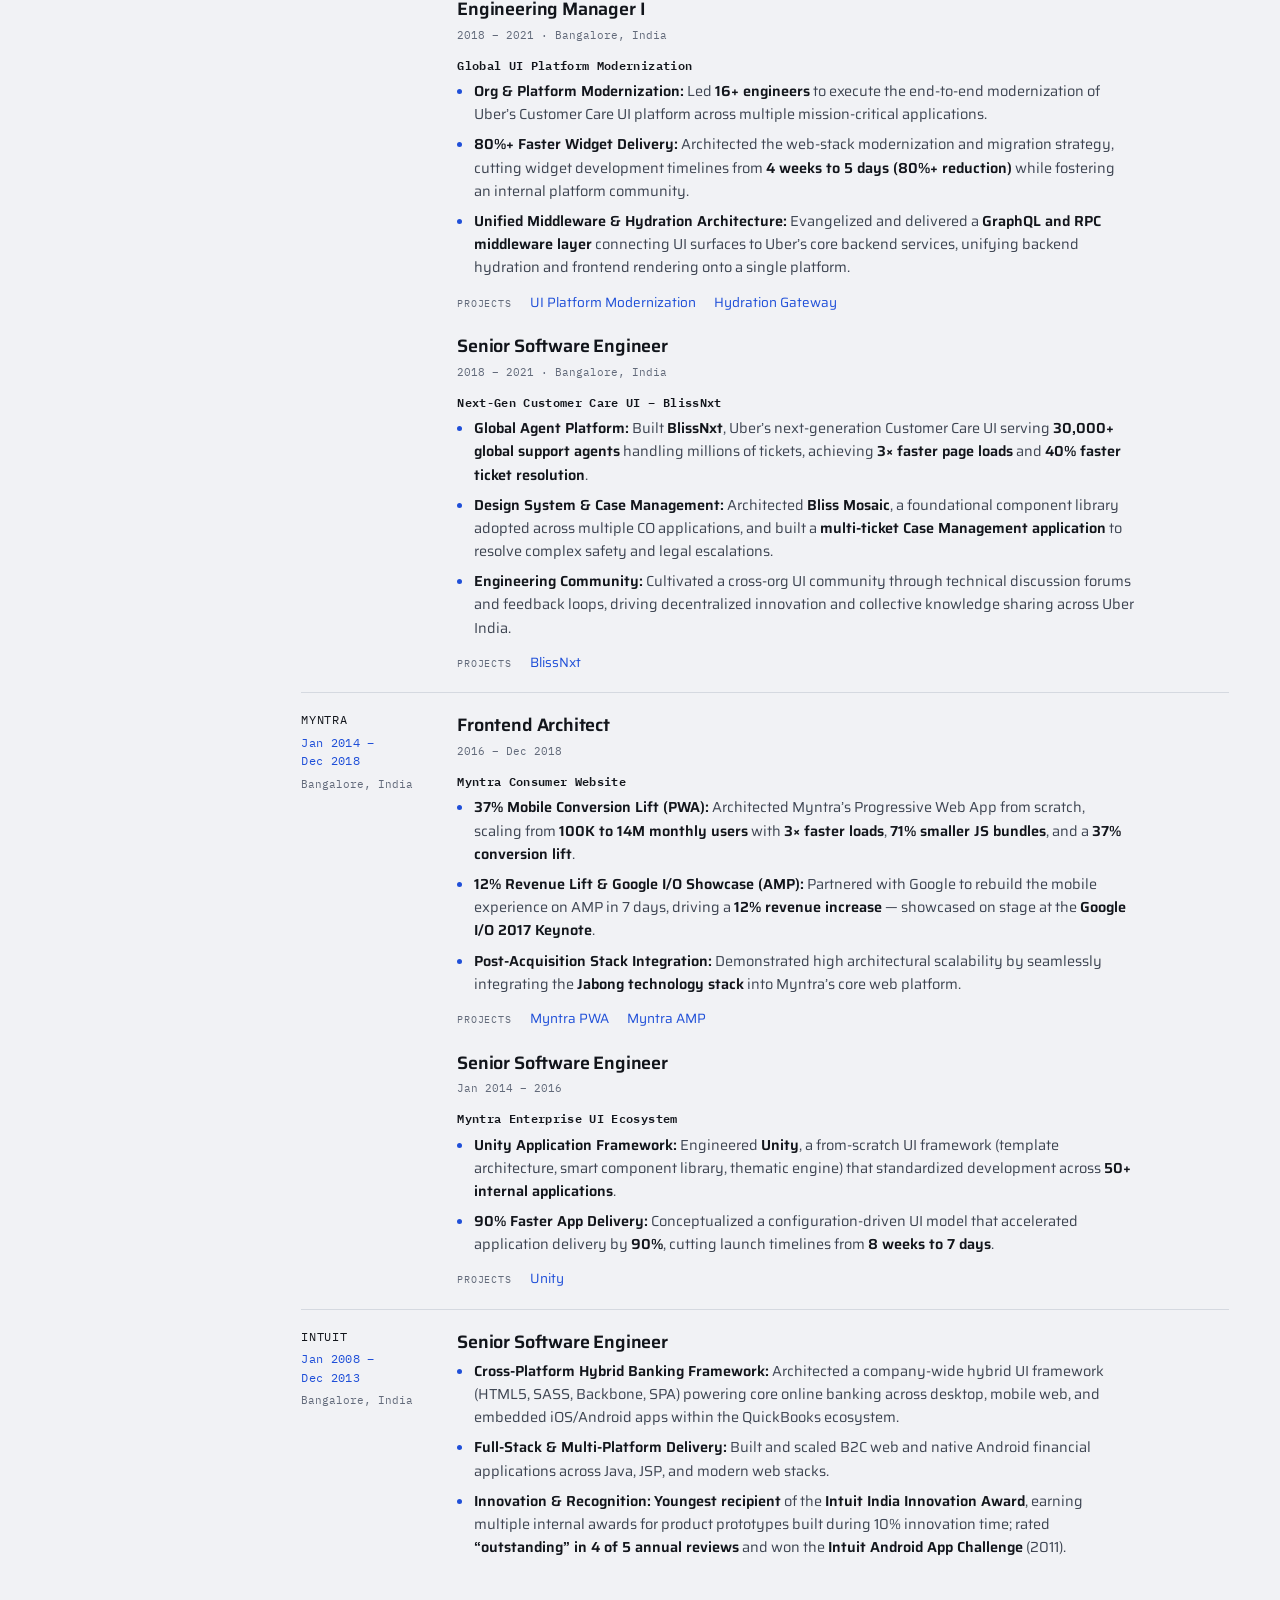
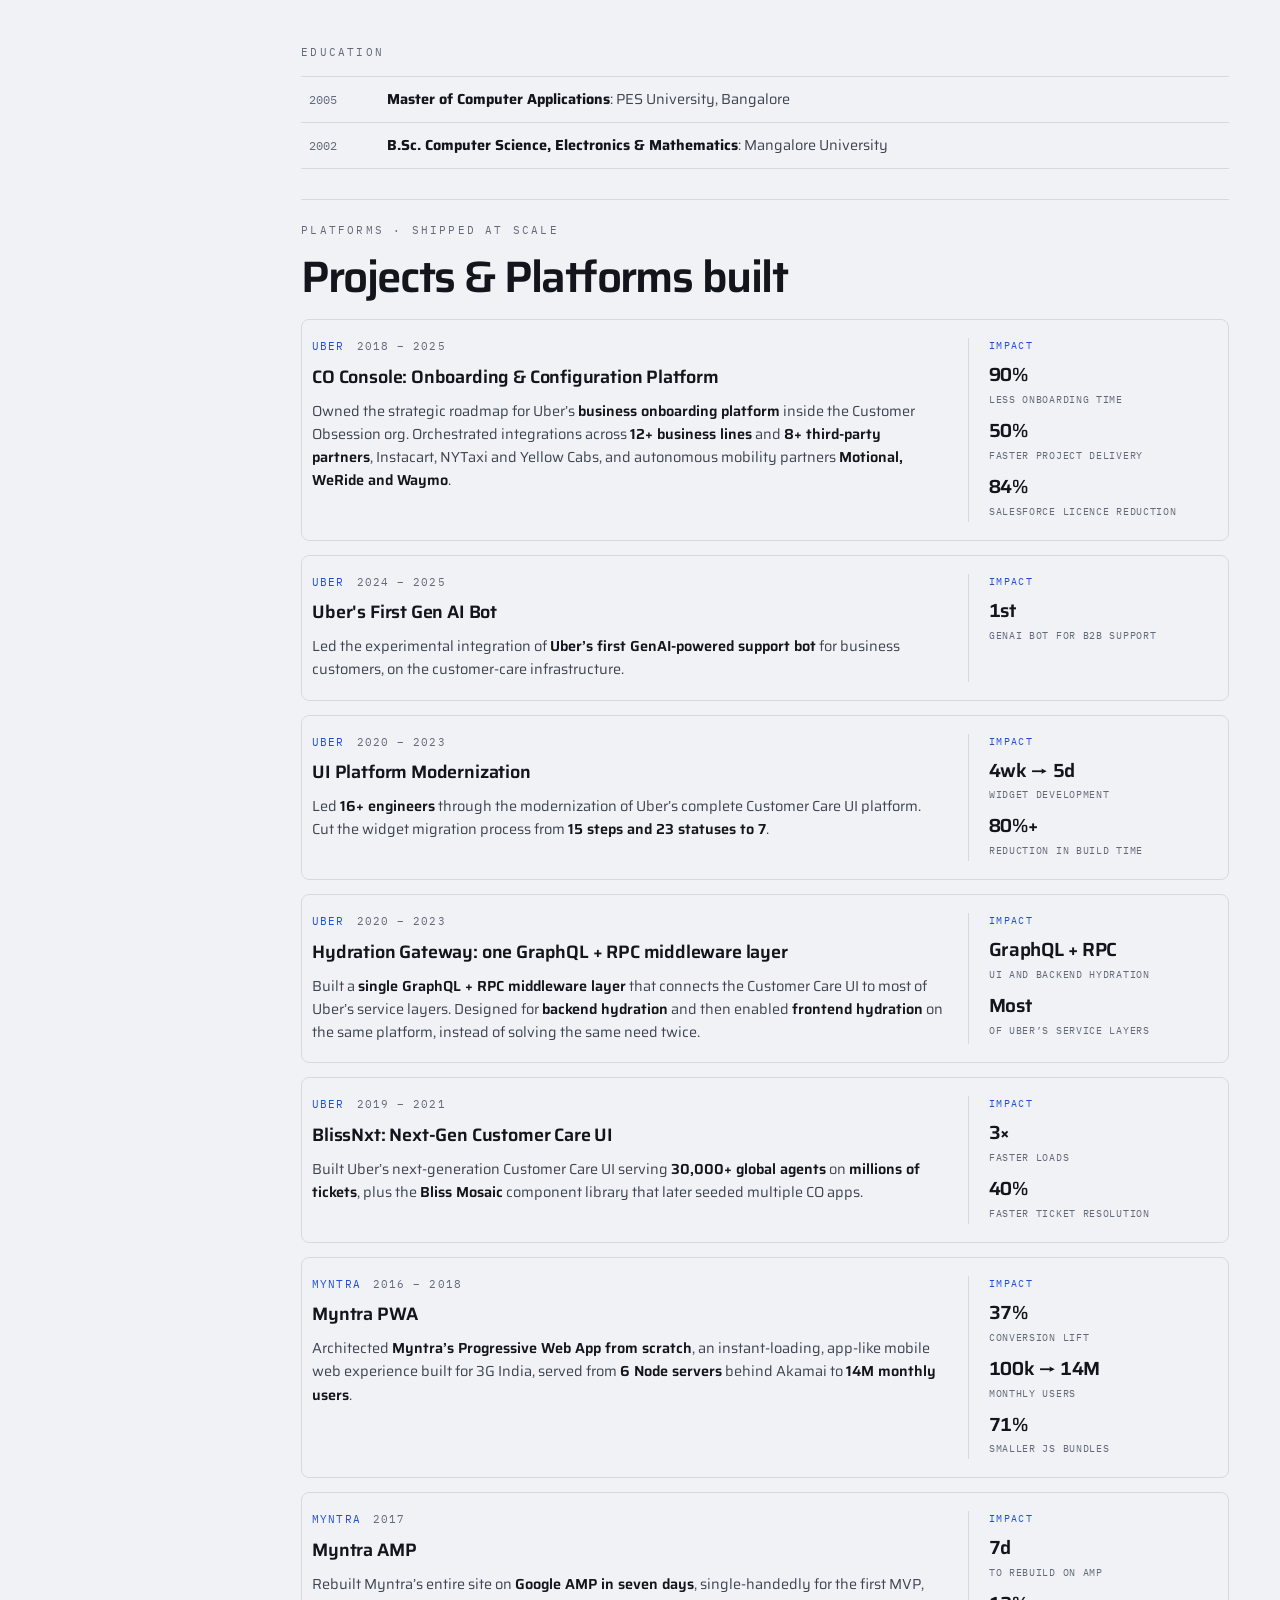
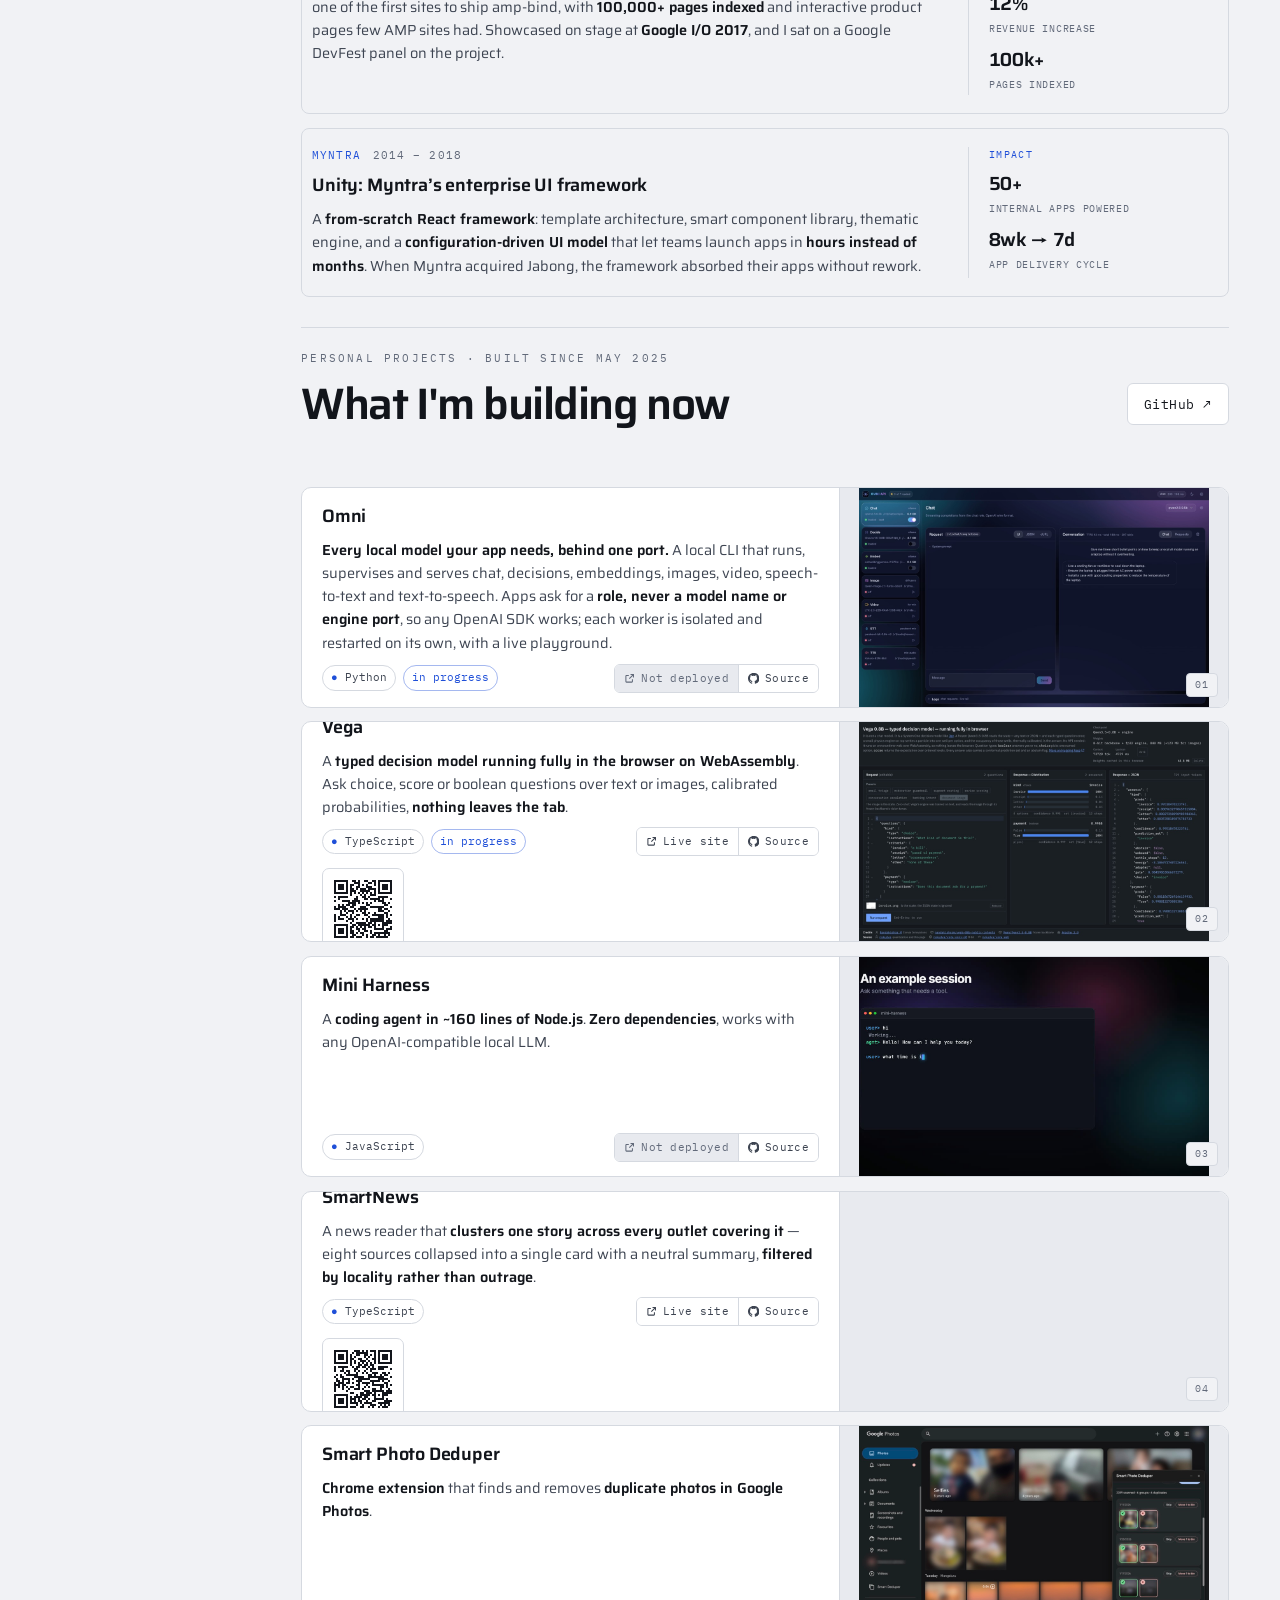
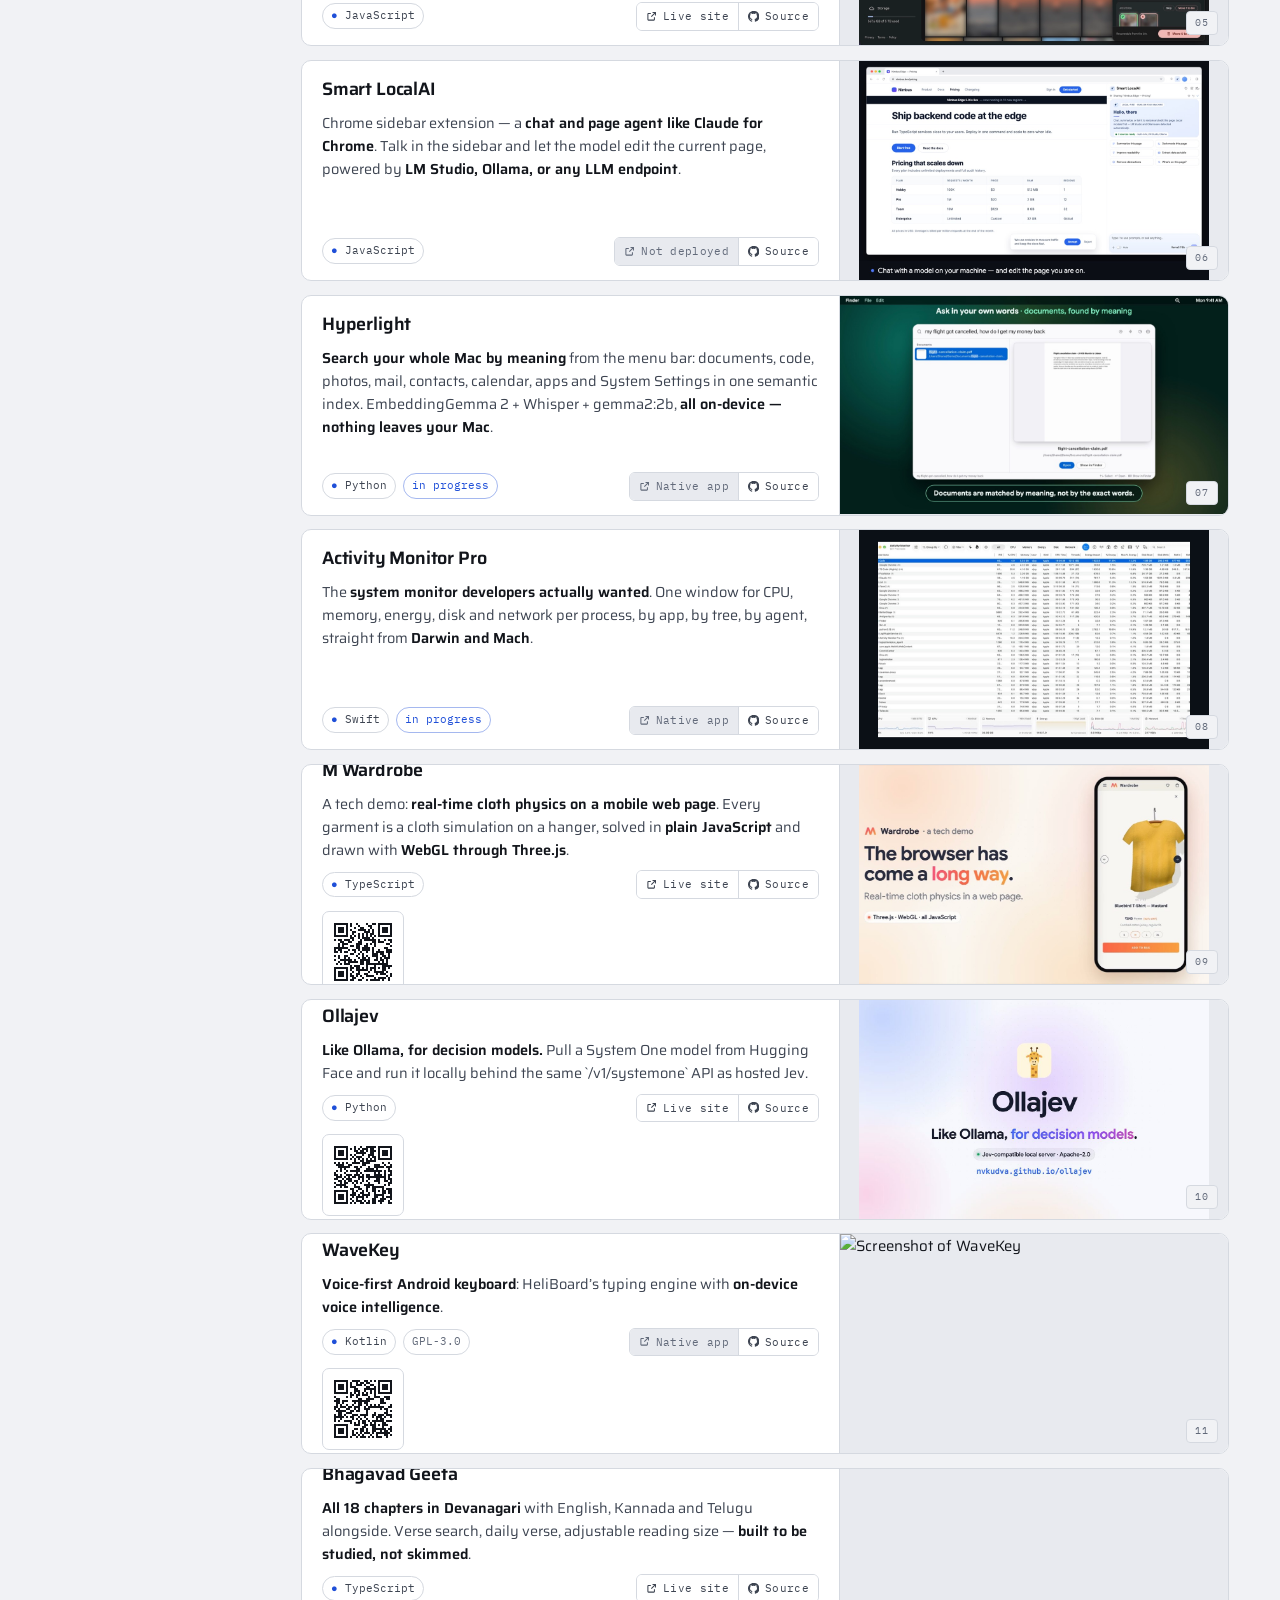
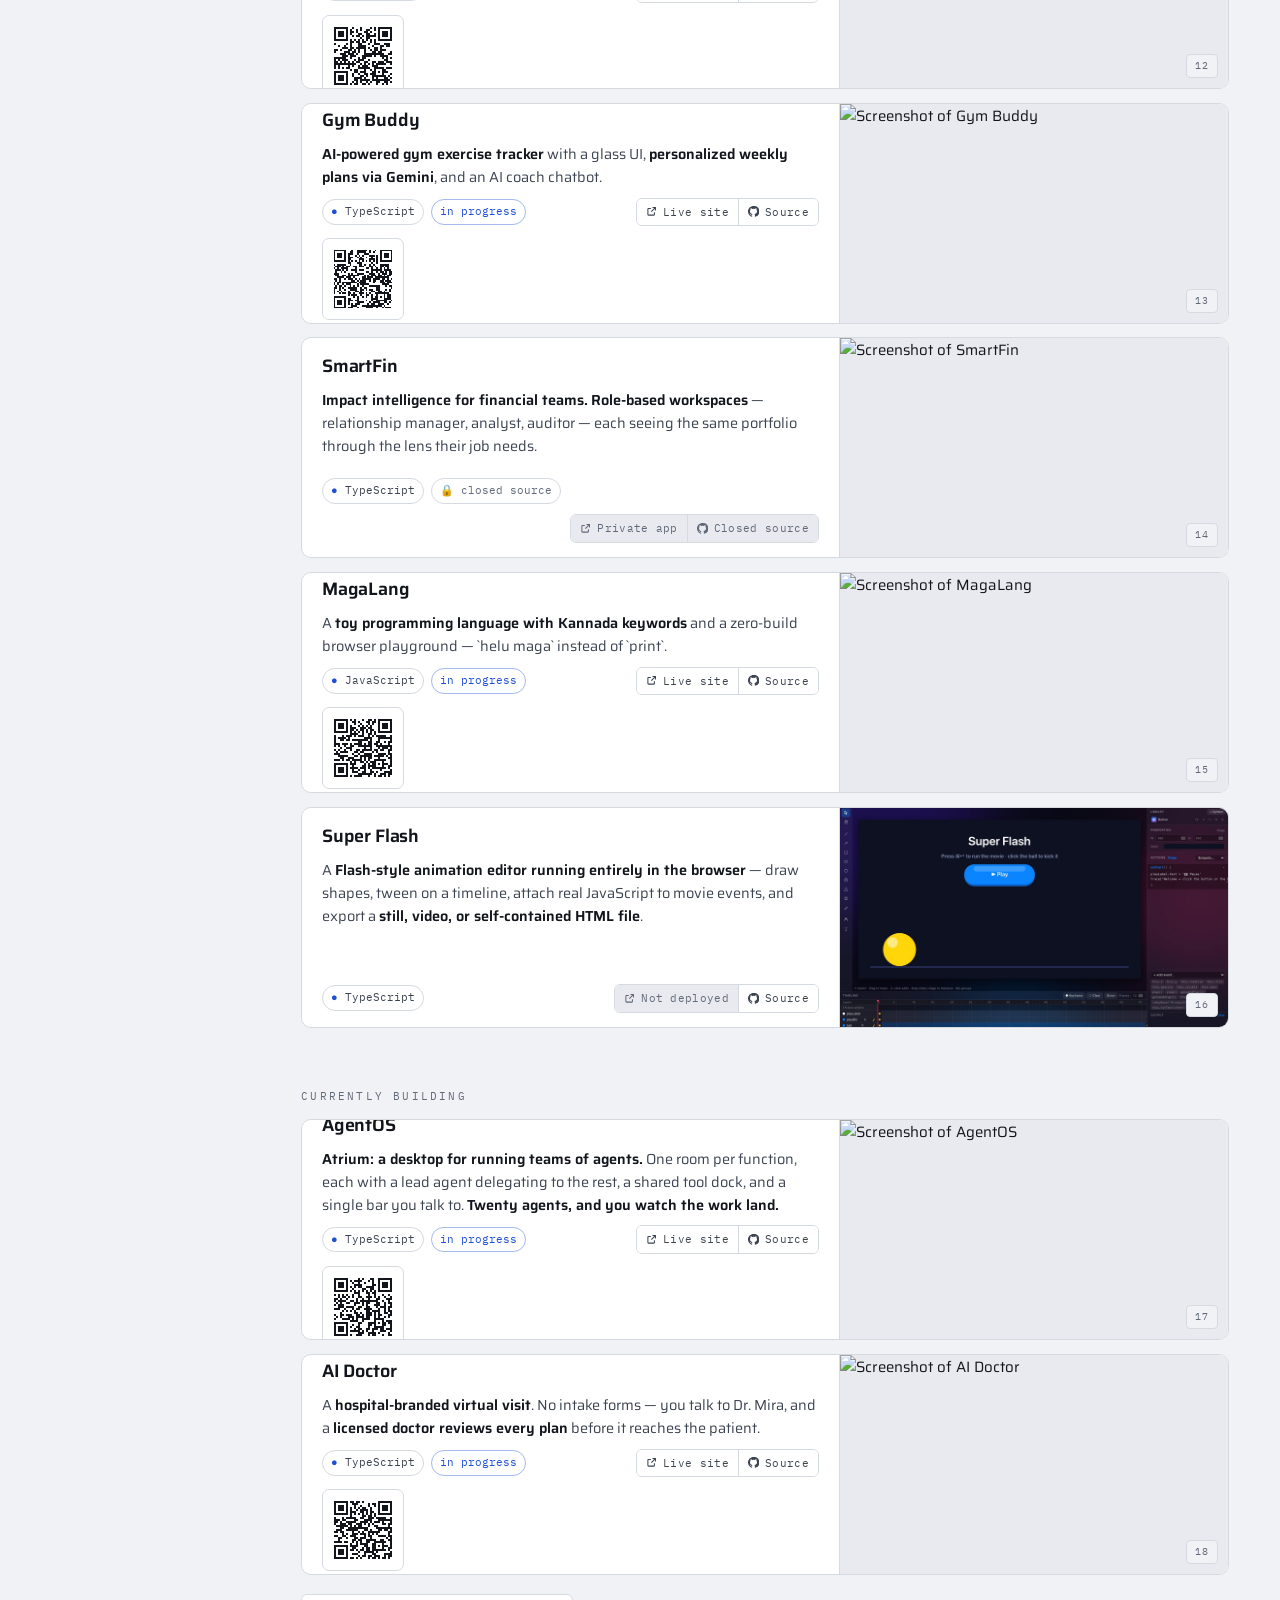
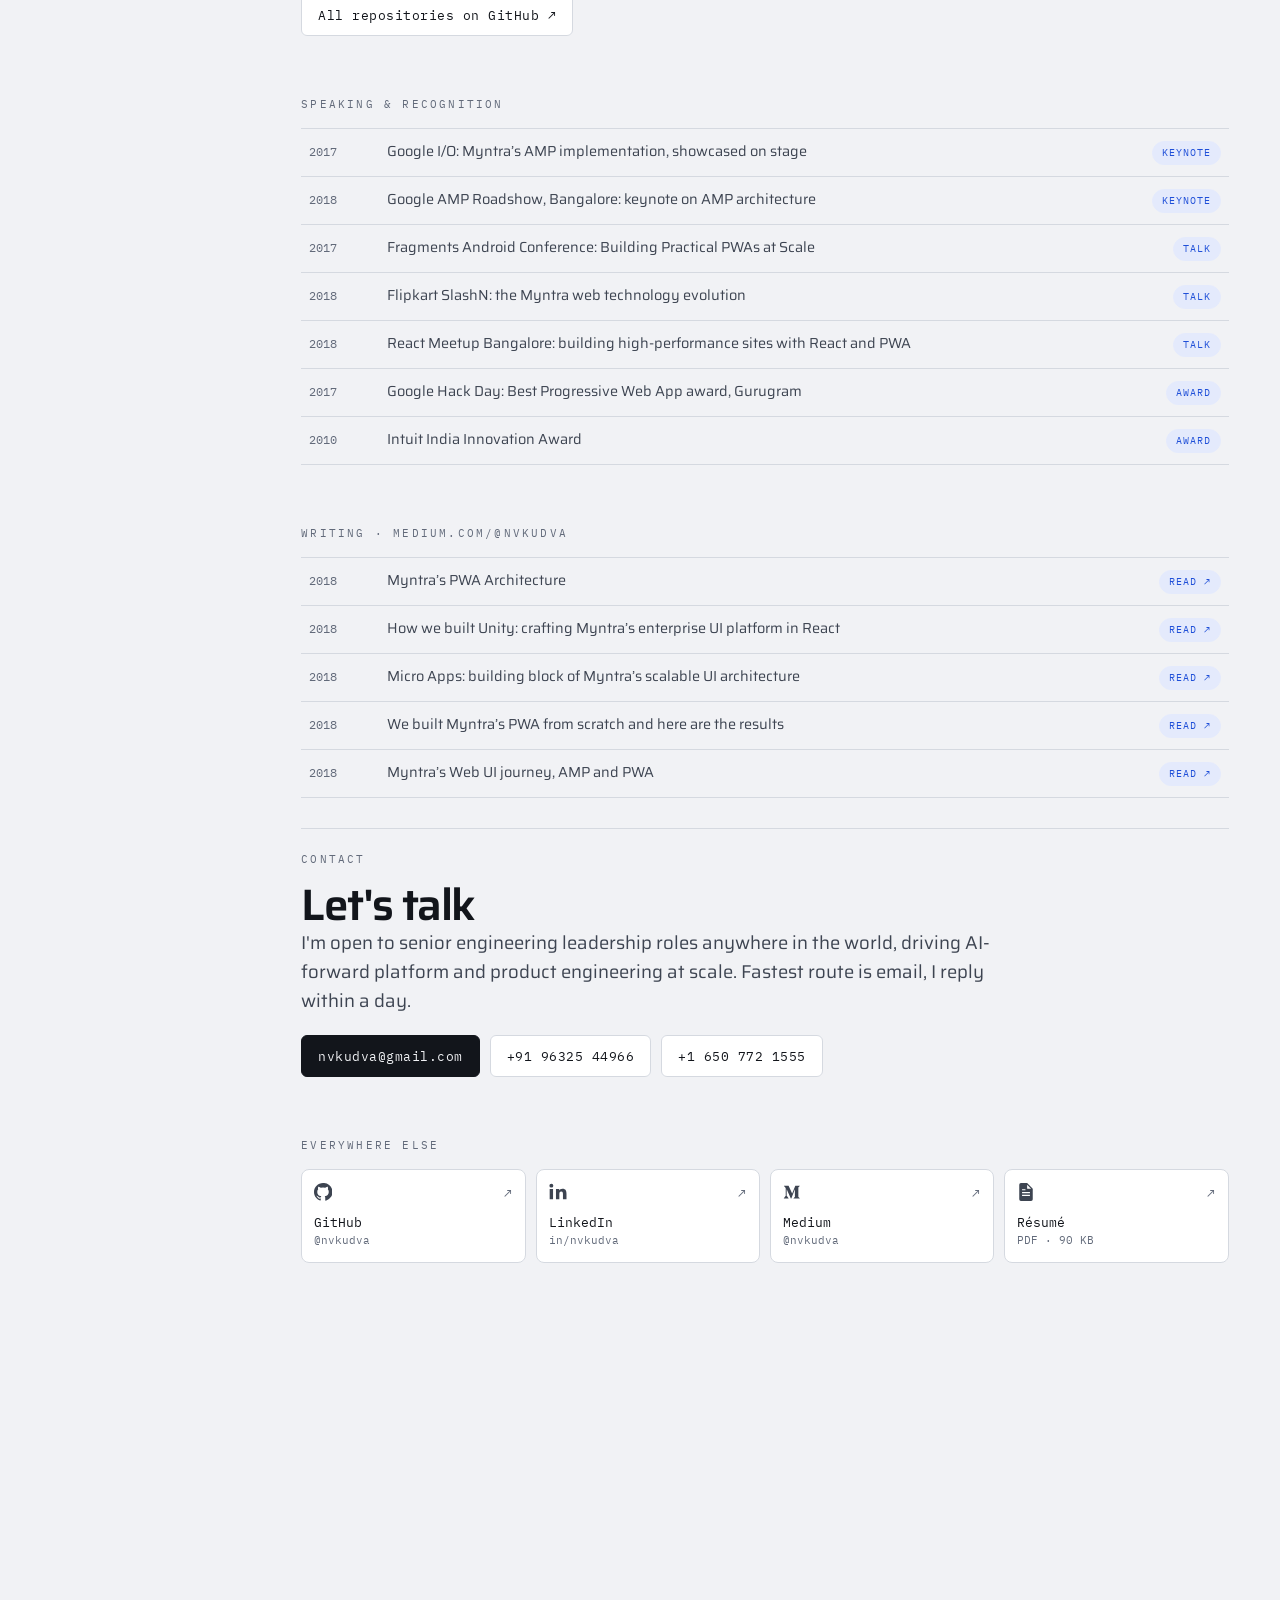
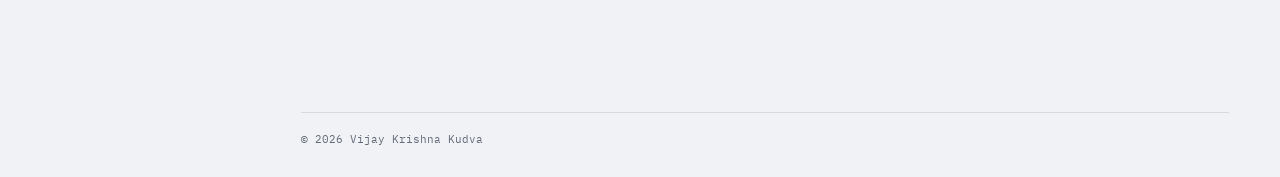
==== commit a1d6b976: "Update resume content, layout, OG preview, and header buttons" ====
--- a/index.html
+++ b/index.html
@@ -12,7 +12,7 @@
 <meta property="og:type" content="profile">
 <meta property="og:image" content="https://nvkudva.github.io/assets/img/og-preview.jpg">
 <meta property="og:image:width" content="900">
-<meta property="og:image:height" content="1200">
+<meta property="og:image:height" content="600">
 <meta name="twitter:card" content="summary_large_image">
 <meta name="twitter:image" content="https://nvkudva.github.io/assets/img/og-preview.jpg">
 
--- a/assets/css/app.css
+++ b/assets/css/app.css
@@ -75,7 +75,7 @@
 .nav a:hover{background:var(--surface-2); color:var(--ink)}
 .nav a[aria-current]{background:var(--accent-soft); color:var(--ink); font-weight:600}
 .nav a[aria-current]::before{height:17px}
-@media (min-width:961px){ .nav a{font-size:20px; padding:12px 16px} .nav a[aria-current]::before{height:24px} }
+@media (min-width:1025px), (min-width:961px) and (orientation:landscape){ .nav a{font-size:20px; padding:12px 16px} .nav a[aria-current]::before{height:24px} }
 .ctl{display:flex; flex-direction:column; gap:6px; margin-top:auto}
 
 /* The hero, reduced to its essentials: on a desktop the rail already holds the
@@ -101,23 +101,23 @@
 .topbar.on > :nth-child(3){transition-delay:.1s}
 .tb-name{font-size:15px; font-weight:600; letter-spacing:-.012em; transition-property:font-size,opacity,transform}
 .tb-role{font-family:var(--mono); font-size:11px; letter-spacing:.04em; color:var(--muted)}
-.tb-acts{margin-left:auto; display:flex; align-items:center; gap:16px}
+.tb-acts{margin-left:auto; display:flex; align-items:center; gap:18px}
 .tba{
-  display:inline-flex; align-items:center; gap:7px; white-space:nowrap;
-  font-family:var(--mono); font-size:11px; letter-spacing:.03em;
+  display:inline-flex; align-items:center; gap:8px; white-space:nowrap;
+  font-family:var(--mono); font-size:12.5px; letter-spacing:.03em;
   color:var(--muted); text-decoration:none;
   transition:color .18s var(--ease);
 }
-.tba svg{width:13px; height:13px; fill:currentColor; flex:none; opacity:.8}
+.tba svg{width:15px; height:15px; fill:currentColor; flex:none; opacity:.8}
 .tba:hover{color:var(--accent)}
 .tba:hover svg{opacity:1}
 @media (max-width:1200px){ .tb-role{display:none} }
 @media (max-width:1040px){
-  .tb-acts{gap:14px}
+  .tb-acts{gap:16px}
   .tba span{display:none}
-  .tba svg{width:15px; height:15px}
-}
-@media (min-width:961px){ .topbar{display:flex} }
+  .tba svg{width:18px; height:18px}
+}
+@media (min-width:1025px), (min-width:961px) and (orientation:landscape){ .topbar{display:flex} }
 
 /* ============================================================ main */
 main{padding:0 clamp(20px,4vw,64px) 36px; max-width:1180px}
@@ -140,16 +140,20 @@
 .sublede{color:var(--muted); max-width:66ch; margin:-4px 0 18px}
 
 /* ---- hero ---- */
-.hero{display:grid; grid-template-columns:minmax(0,1fr); gap:36px; align-items:start}
+.hero{display:grid; grid-template-columns:minmax(0,1fr); gap:14px 32px; align-items:start}
+.hero-top{grid-column:1 / -1}
+@media (min-width:1025px), (min-width:961px) and (orientation:landscape){
+  .hero{grid-template-columns:minmax(0,1.35fr) minmax(260px,.85fr)}
+}
 .herohead{display:flex; align-items:center; gap:10px 22px; flex-wrap:wrap}
 .herohead h1{flex:1 1 auto; min-width:min(100%, 12ch)}
 .herohead .tb-acts{align-self:center}
-.herohead .tba{font-size:14px; gap:8px}
-.herohead .tba svg{width:16px; height:16px}
+.herohead .tba{font-size:15.5px; gap:9px}
+.herohead .tba svg{width:18px; height:18px}
 .statusline{font-family:var(--mono); font-size:12px; color:var(--muted); display:flex; flex-wrap:wrap; gap:8px 16px; margin-bottom:16px}
 .statusline b{color:var(--pos); font-weight:500}
 .pedigree{font-family:var(--mono); font-size:12px; font-weight:600; color:var(--ink-2); margin-top:14px}
-.lede{font-size:18.5px; line-height:1.58; color:var(--ink-2); max-width:58ch; margin-top:12px}
+.lede{font-size:18.5px; line-height:1.58; color:var(--ink-2); max-width:58ch; margin-top:0}
 .lede em{color:var(--ink); font-style:normal; font-weight:600}
 /* The one human line, right above the calls to action. */
 .bio{font-size:17px; line-height:1.62; margin-top:14px; max-width:64ch}
@@ -218,6 +222,8 @@
 .job h3{font-size:18px; margin-bottom:3px}
 .roles{display:grid; gap:18px}
 .rng{font-family:var(--mono); font-size:10.5px; color:var(--muted); margin-bottom:8px}
+.rgtitle{font-family:var(--mono); font-size:11.5px; font-weight:600; letter-spacing:.03em; color:var(--ink); margin:12px 0 6px}
+.rgroup:first-of-type .rgtitle{margin-top:4px}
 .job .org{font-family:var(--mono); font-size:11.5px; color:var(--ink); letter-spacing:.06em; text-transform:uppercase; margin-bottom:4px}
 .job ul{margin:0; padding-left:17px; color:var(--ink-2)}
 .job li{margin-bottom:7px; font-size:14.5px; max-width:66ch}
@@ -228,29 +234,23 @@
 .mini:hover{border-bottom-color:var(--accent)}
 .plat{scroll-margin-top:calc(var(--stick,0px) + 16px)}
 
-.chips{display:flex; flex-wrap:wrap; gap:7px; margin-top:8px}
-.chips + h3{margin-top:18px}
-.chip{font-family:var(--mono); font-size:11.5px; padding:5px 11px; border:1px solid var(--line); border-radius:20px; color:var(--ink-2); background:var(--surface); transition:border-color .25s, color .25s}
-.chip:hover{border-color:var(--accent); color:var(--ink)}
-
 /* ---- résumé header + compact strengths ---- */
 .resumetop{padding-bottom:8px}
 .duo{display:grid; grid-template-columns:minmax(0,1fr) minmax(0,1.5fr); gap:0 28px}
 .duo > section{display:flex; flex-direction:column}
 .duo .stats, .sbox{flex:1}
 .duo .stats{grid-auto-flow:row; grid-template-columns:1fr 1fr}
-.sbox{border:1px solid var(--line); border-radius:6px; padding:12px 14px}
-#strengths h3{font-size:13.5px; margin:0}
-#strengths .chips{gap:6px; margin-top:6px}
-#strengths .chips + h3{margin-top:12px}
-#strengths .chip{font-size:9.5px; padding:3px 9px}
-@media (min-width:961px){
+.sbox{border:1px solid var(--line); border-radius:6px; padding:10px 12px; background:var(--surface)}
+#strengths h3{font-size:12px; margin:0}
+#strengths .chips{display:flex; flex-wrap:wrap; gap:4px; margin-top:5px}
+#strengths .chips + h3{margin-top:9px}
+#strengths .chip{font-family:var(--mono); font-size:9.5px; line-height:1.25; padding:2px 7px; border:1px solid var(--line); border-radius:20px; color:var(--ink-2); background:var(--paper); transition:border-color .25s, color .25s}
+#strengths .chip:hover{border-color:var(--accent); color:var(--ink)}
+@media (min-width:1025px), (min-width:961px) and (orientation:landscape){
   .duo{grid-template-columns:1fr; gap:4px}
   .duo .stats{grid-auto-flow:column; grid-template-columns:none}
   .stat{padding:10px 14px}
   .stat b{font-size:24px}
-  .sbox{display:grid; grid-template-columns:max-content 1fr; align-items:center; gap:8px 18px; padding:10px 14px}
-  #strengths .chips, #strengths .chips + h3{margin-top:0}
 }
 
 .rows{border-top:1px solid var(--line)}
@@ -391,7 +391,8 @@
 @media (max-width:1100px){
   .duo{grid-template-columns:1fr}
 }
-@media (max-width:960px){
+/* Desktop on landscape tablets & monitors; mobile on phones, foldables, & portrait tablets. */
+@media (max-width:960px), (max-width:1024px) and (orientation:portrait){
   .footwrap{margin-left:0}
   .shell{grid-template-columns:1fr}
   .rail{position:sticky; top:0; z-index:20; height:auto; flex-direction:row; align-items:center; flex-wrap:wrap; gap:12px 16px; border-right:0; border-bottom:1px solid var(--line); padding:14px 18px}
@@ -551,8 +552,6 @@
   .job h3{font-size:16px}
   .job .when,.job .where,.job .org{font-size:9.5px}
   .job li{font-size:11.5px; margin-bottom:5px}
-  .chips{margin-top:6px}
-  .chip{font-size:9px; padding:3px 8px}
   .tags{gap:5px}
   .tag{font-size:9px}
   .rows .row{padding:10px}
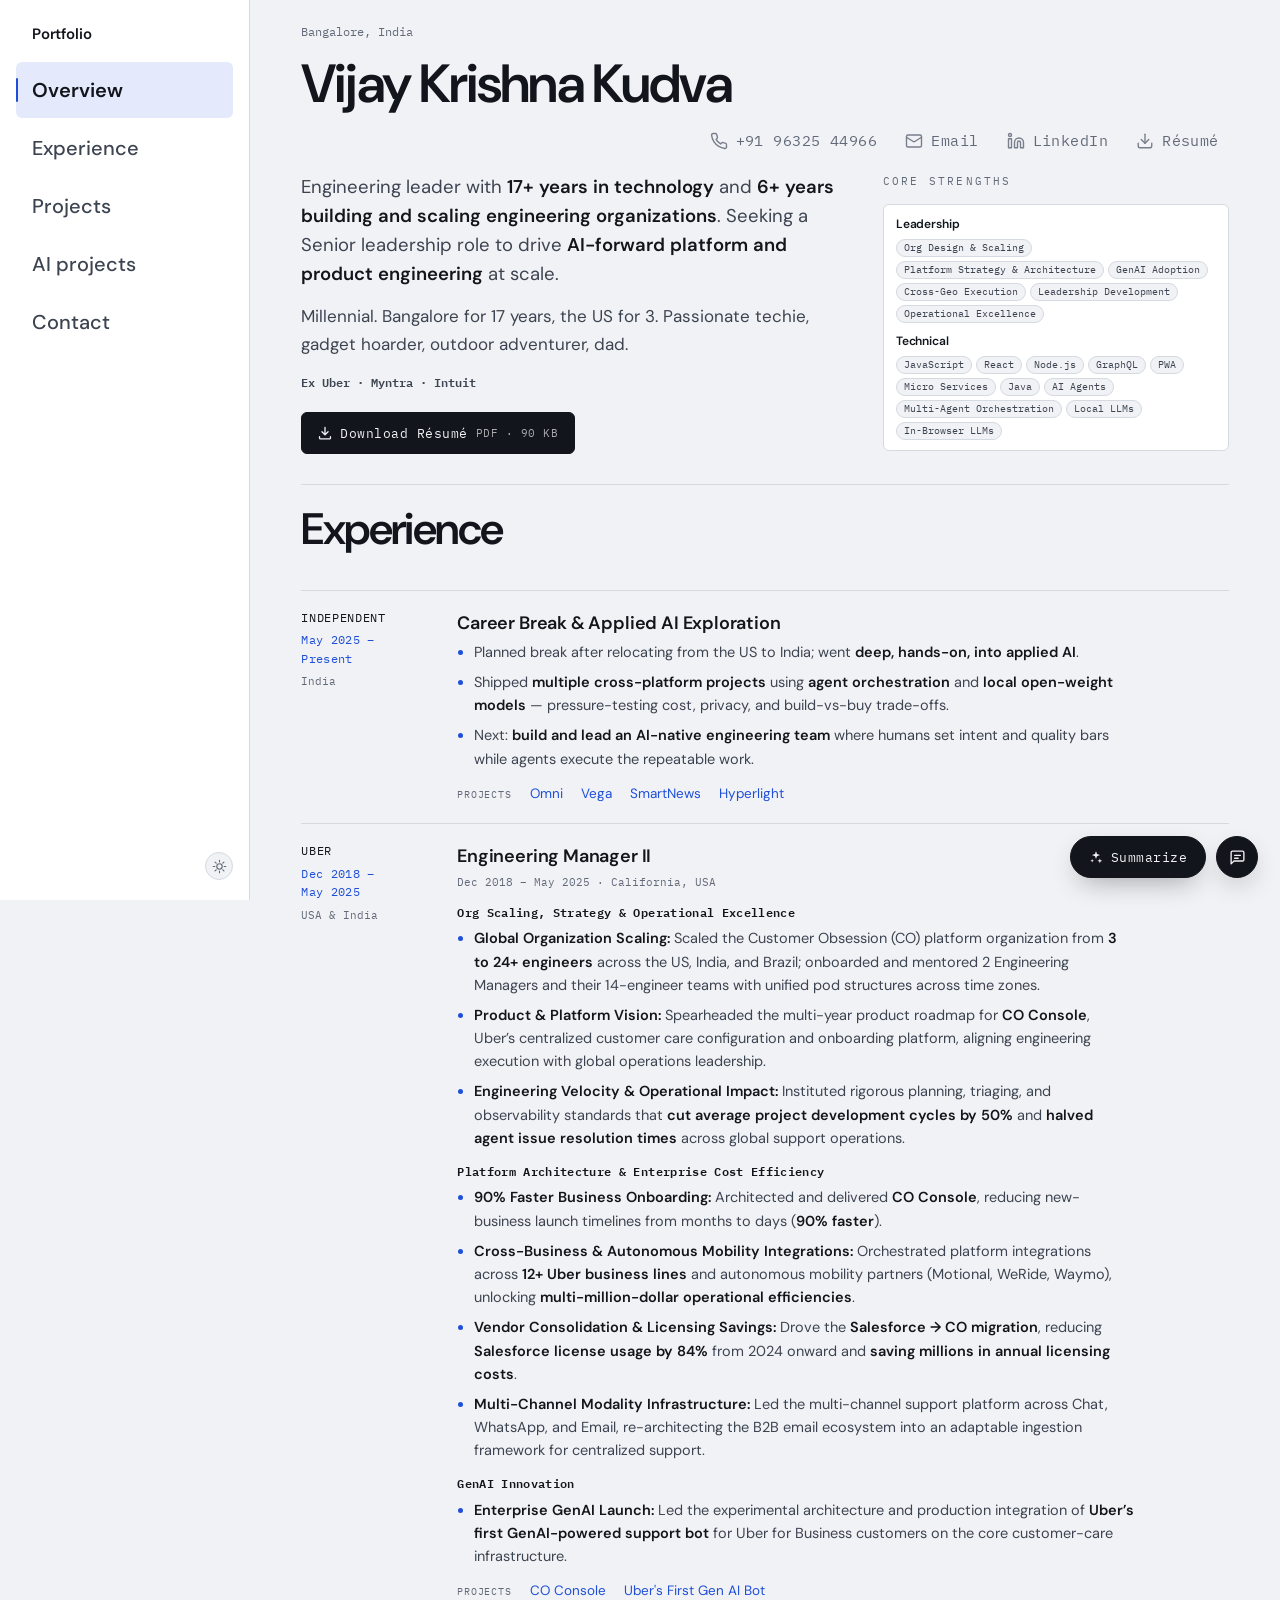
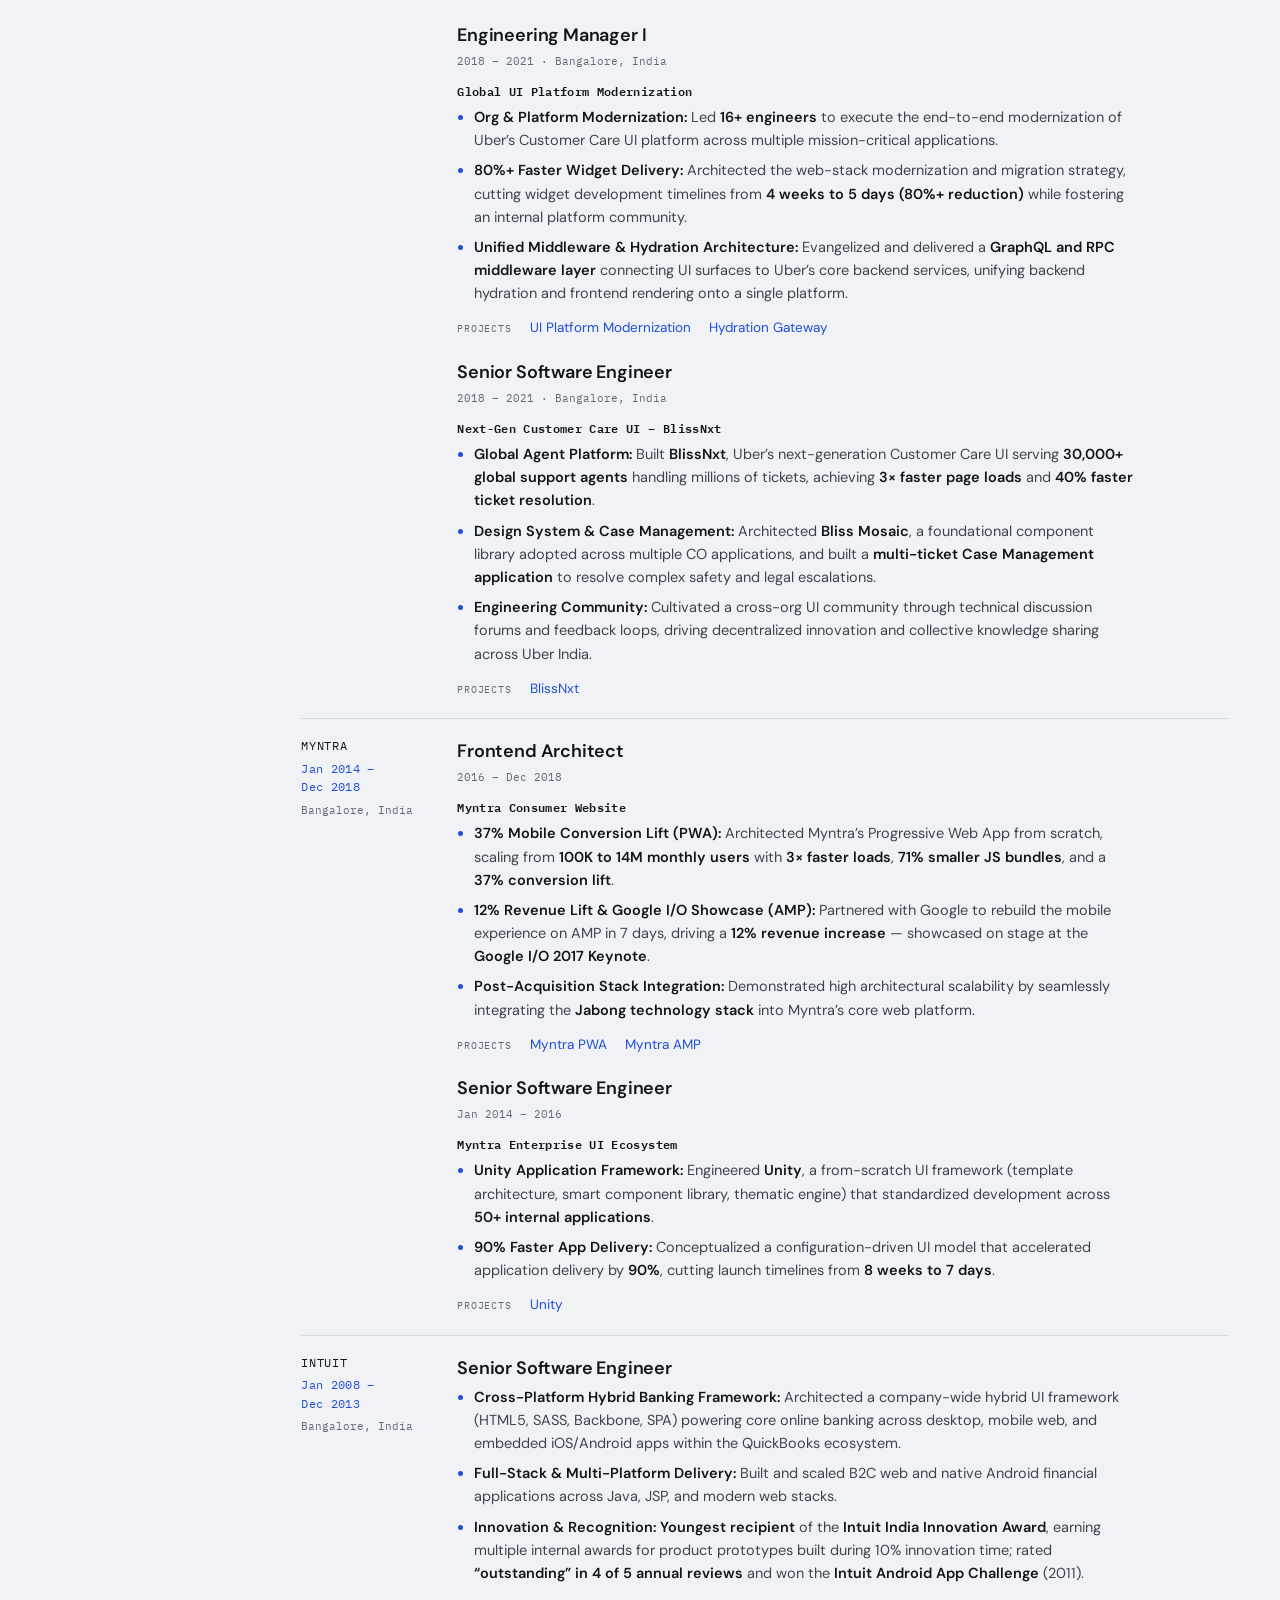
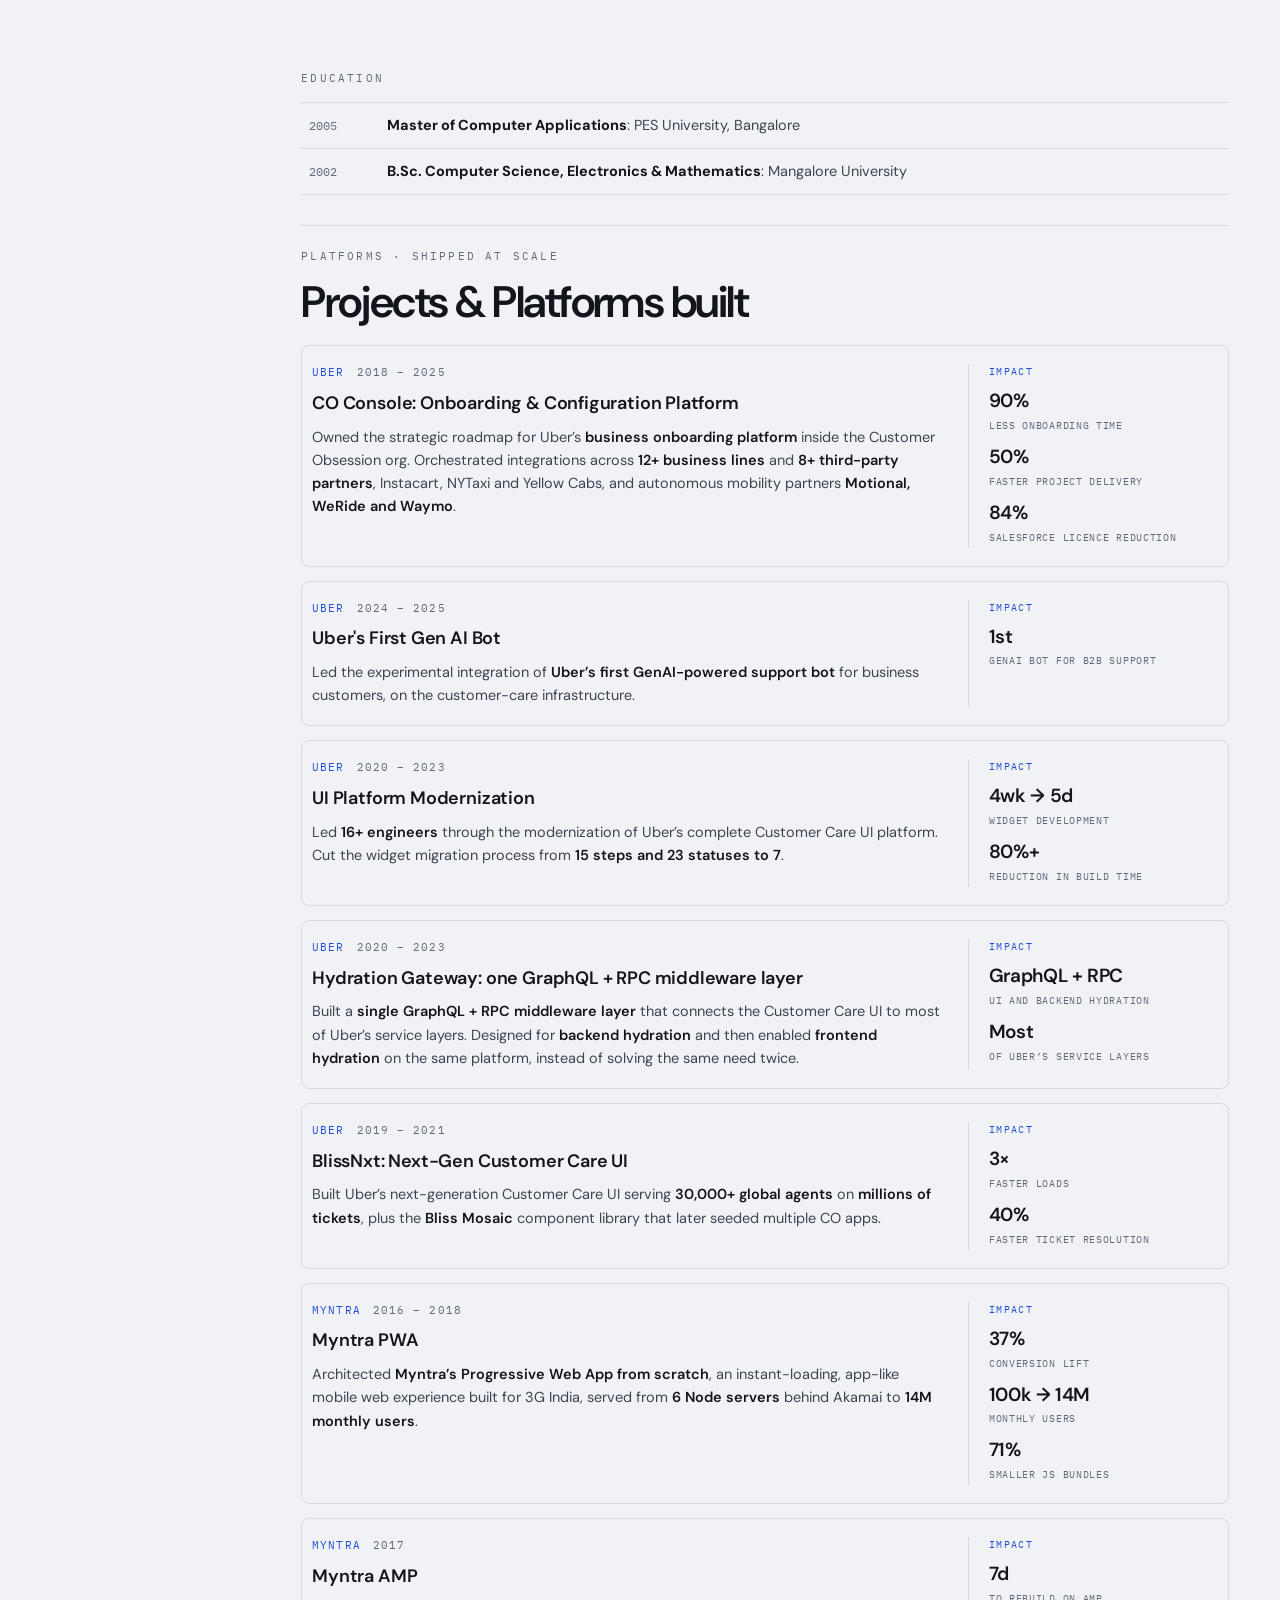
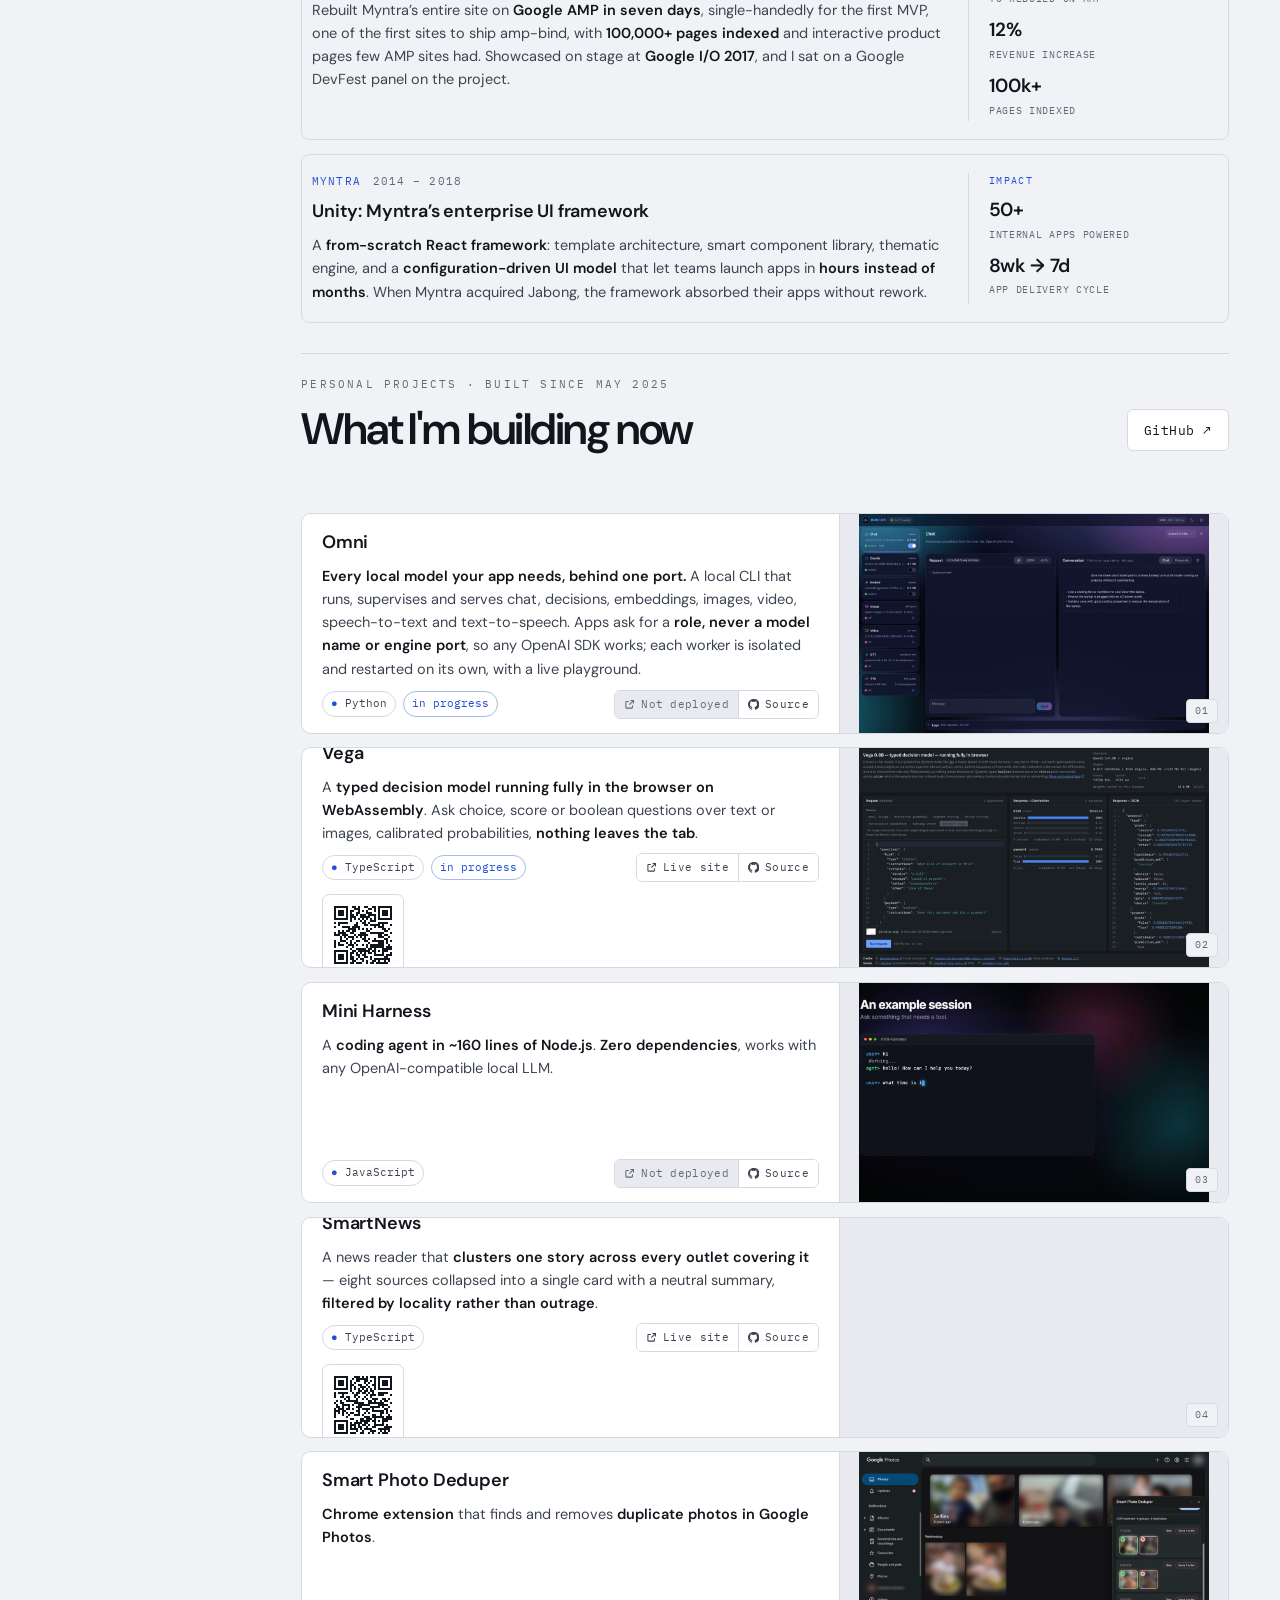
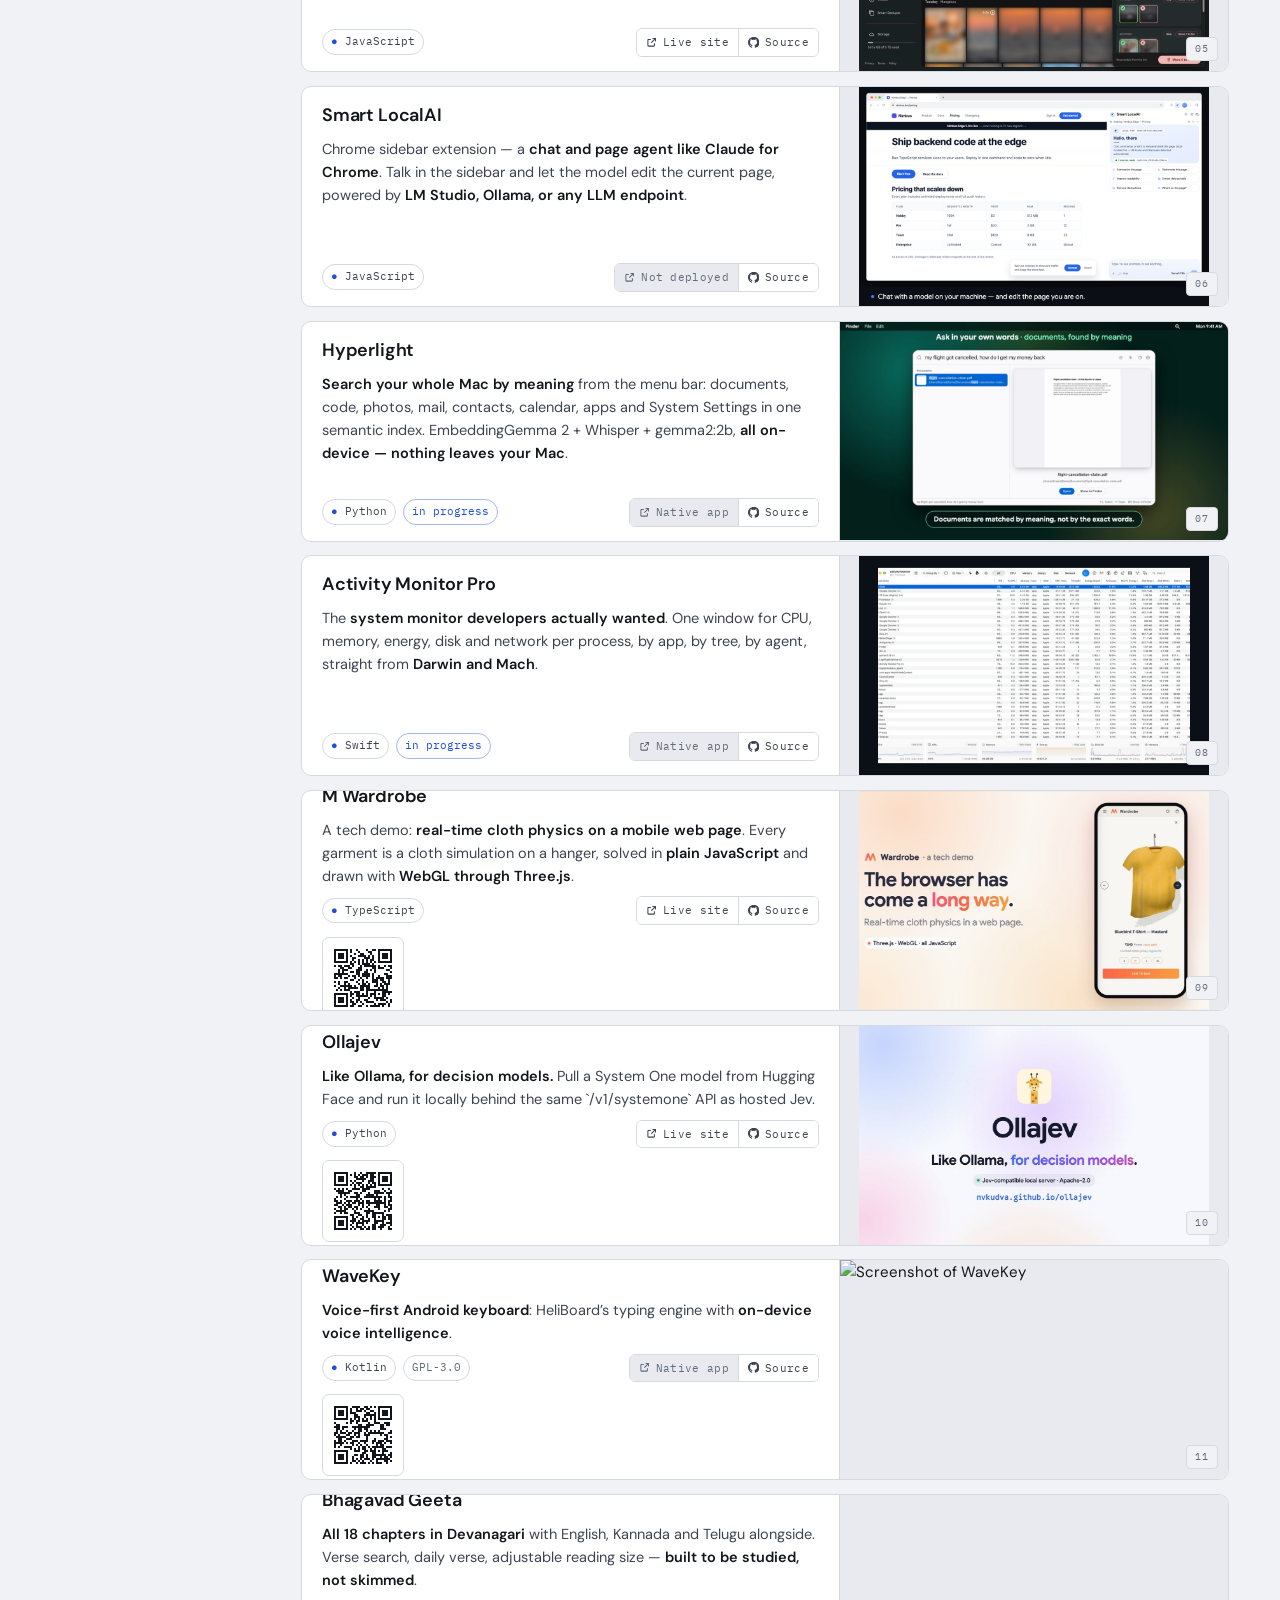
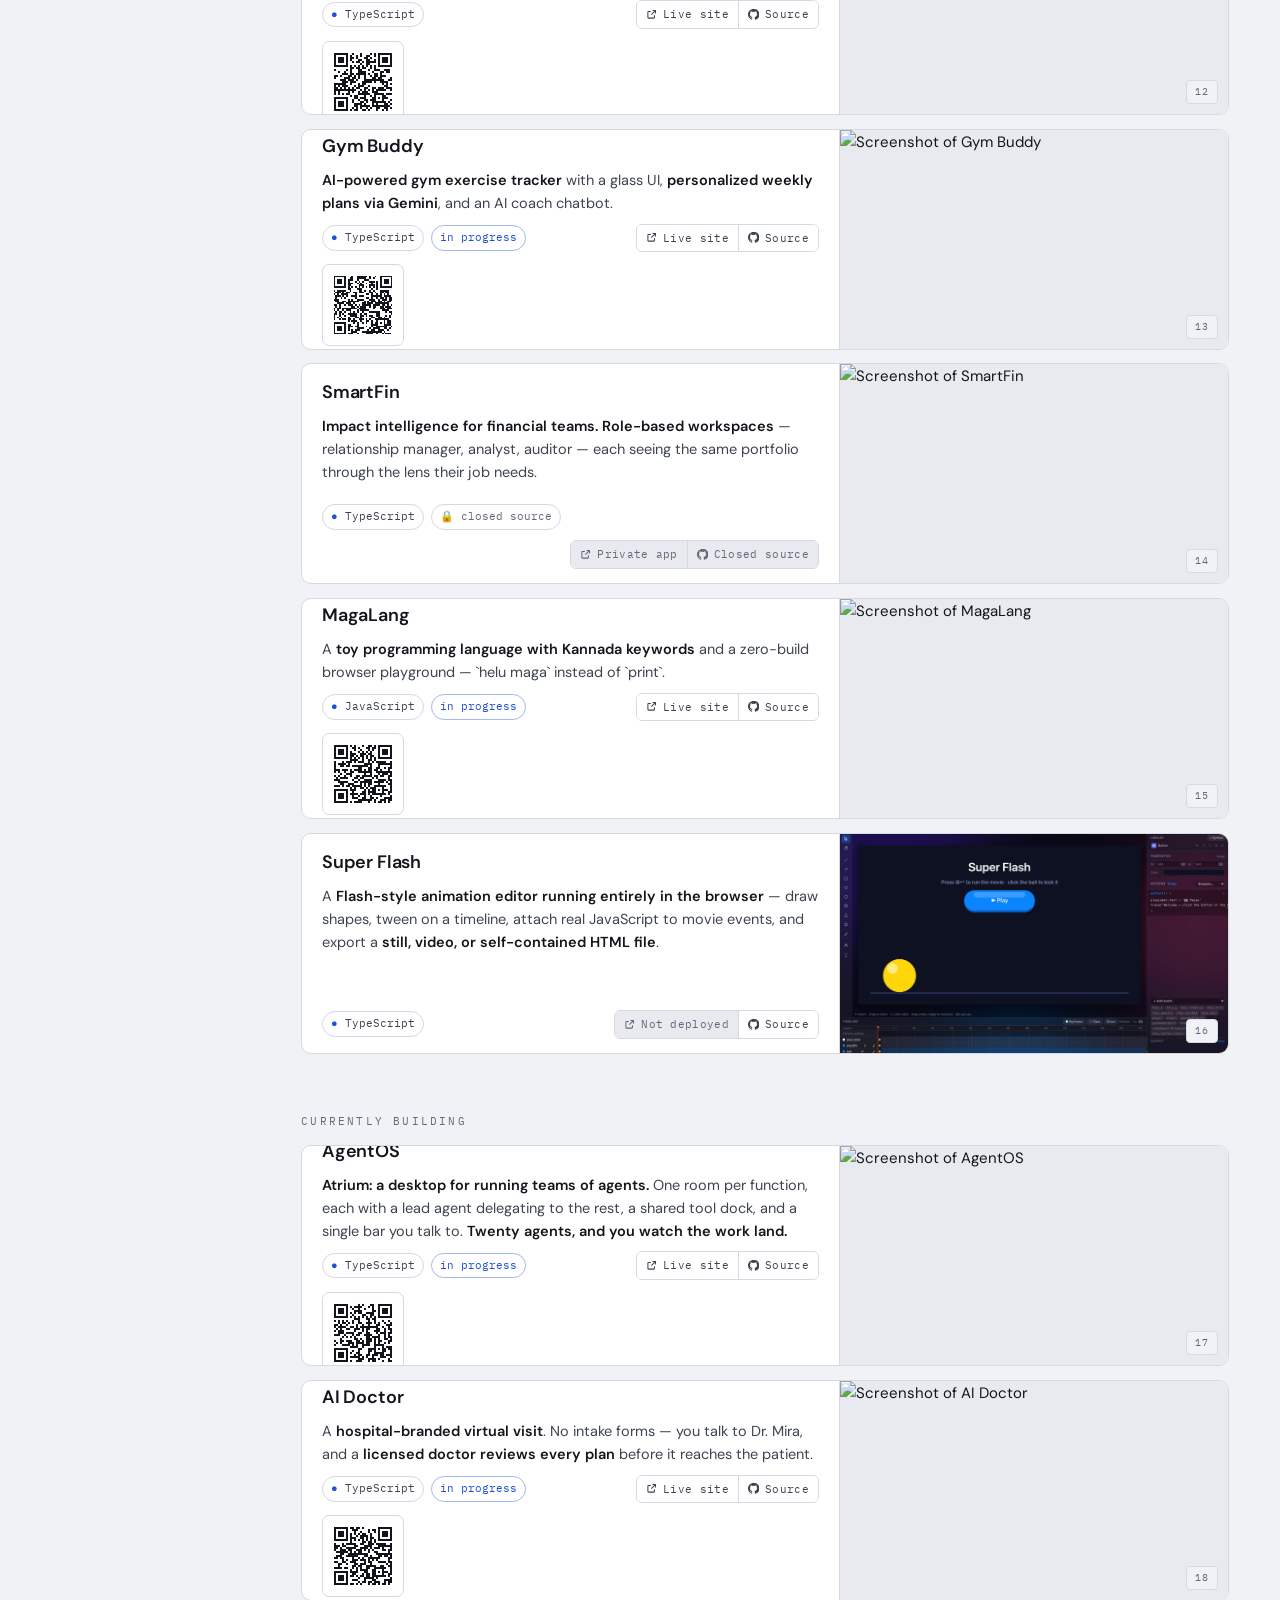
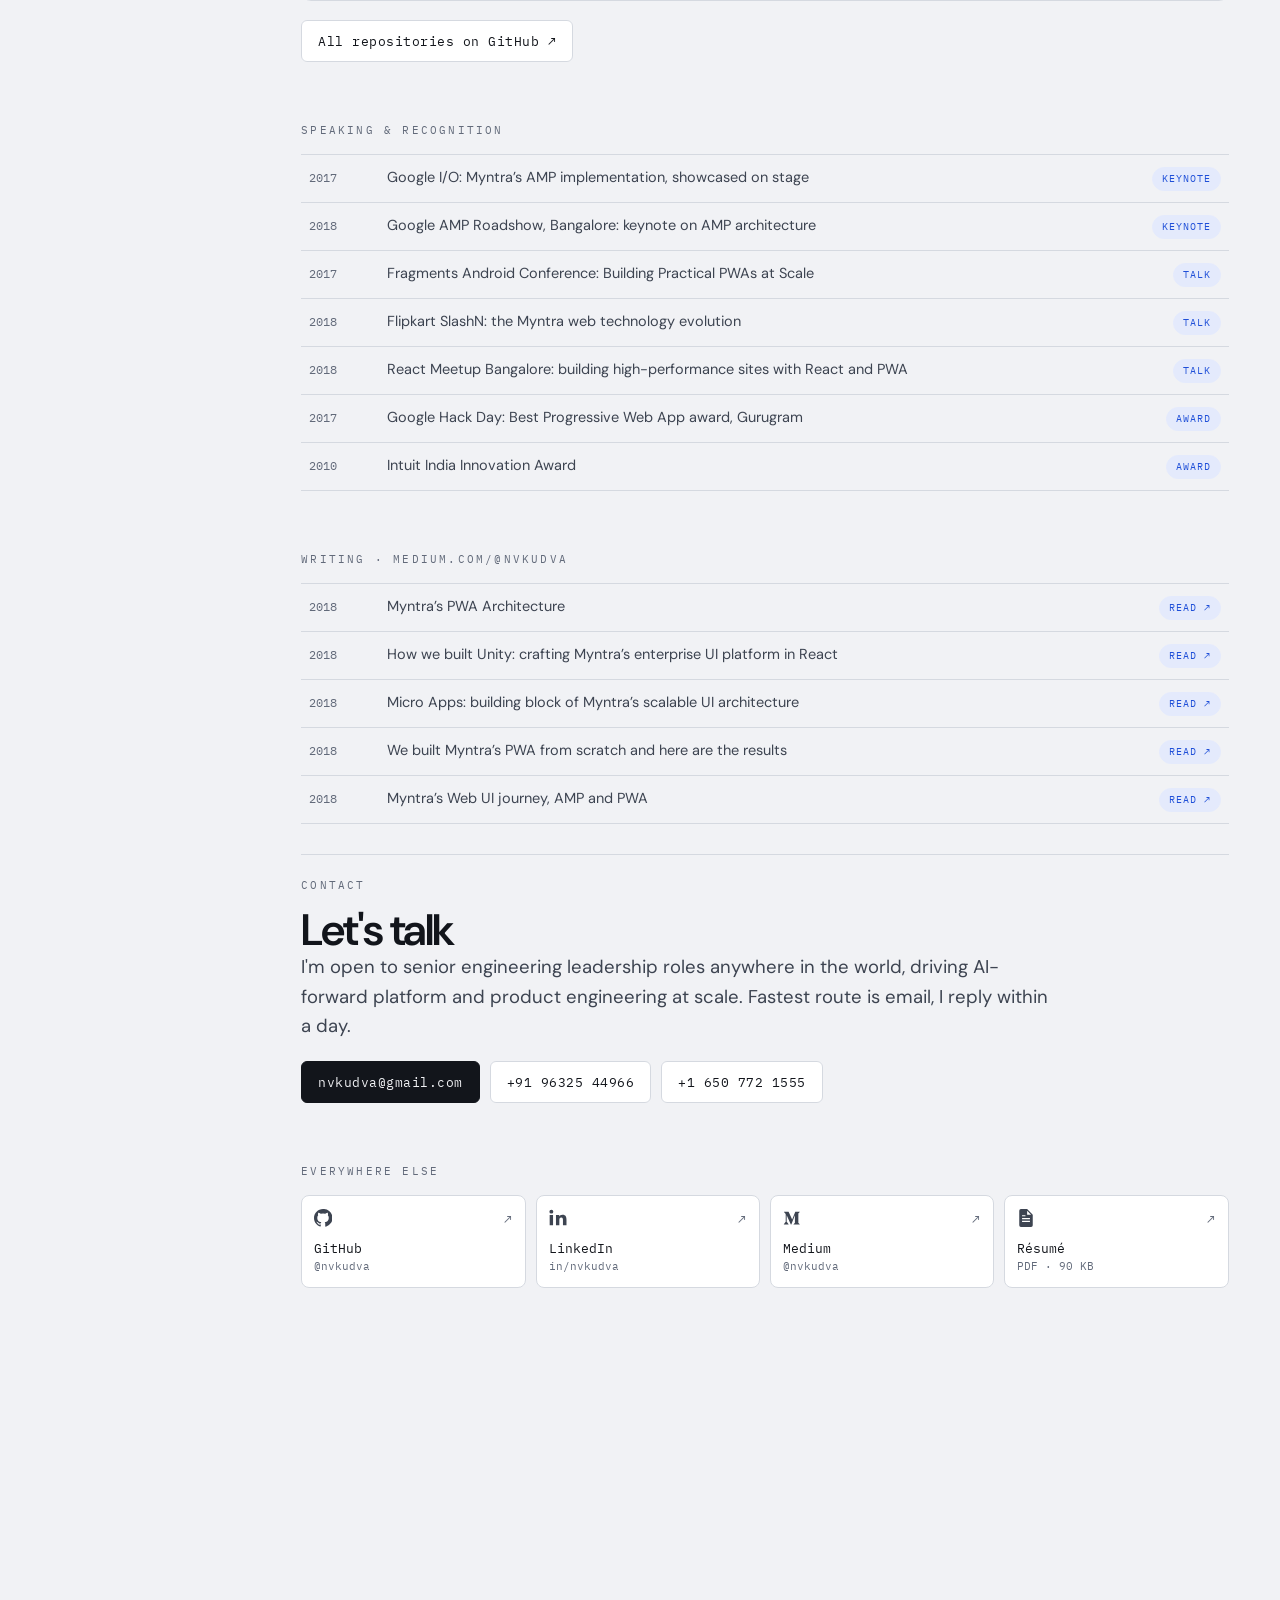
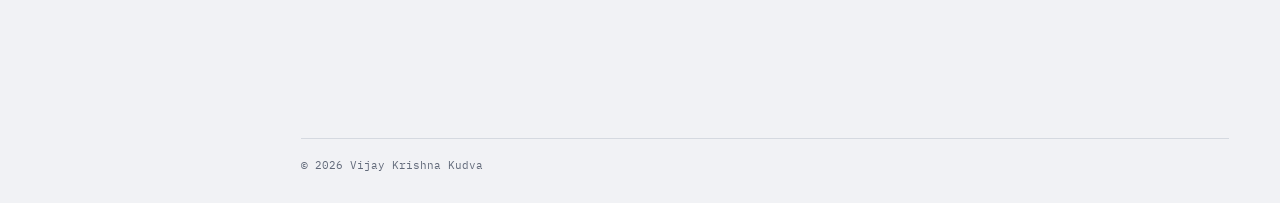
==== commit 4e9dc58e: "Switch display font to DM Sans and add floating contact menu" ====
--- a/index.html
+++ b/index.html
@@ -31,7 +31,7 @@
 
 <link rel="preconnect" href="https://fonts.googleapis.com">
 <link rel="preconnect" href="https://fonts.gstatic.com" crossorigin>
-<link rel="stylesheet" href="https://fonts.googleapis.com/css2?family=IBM+Plex+Mono:wght@400;500;600&family=Saira:wght@300;400;500;600;700&display=swap">
+<link rel="stylesheet" href="https://fonts.googleapis.com/css2?family=DM+Sans:ital,opsz,wght@0,9..40,300..700;1,9..40,400..700&family=IBM+Plex+Mono:wght@400;500;600&display=swap">
 <link rel="stylesheet" href="/assets/css/app.css">
 </head>
 <body>
--- a/assets/css/app.css
+++ b/assets/css/app.css
@@ -12,7 +12,7 @@
   --shadow:0 1px 2px rgba(18,21,27,.05), 0 12px 32px -18px rgba(18,21,27,.35);
   --grid:none;
   --rail:250px; --ease:cubic-bezier(.2,.8,.2,1);
-  --display:"Saira",system-ui,-apple-system,sans-serif;
+  --display:"DM Sans",system-ui,-apple-system,sans-serif;
   --mono:"IBM Plex Mono",ui-monospace,Menlo,monospace;
 }
 /* ---- EXECUTIVE · dark ---- */
@@ -61,7 +61,8 @@
   transition:background .45s var(--ease), border-color .45s var(--ease);
 }
 
-.rail-id{display:none}
+.rail-id{padding:2px 16px 0}
+.rail-id .tb-acts{display:none}
 .nav{display:flex; flex-direction:column; gap:2px}
 .nav a{
   display:block; padding:9px 12px; border-radius:6px; color:var(--ink-2);
@@ -101,21 +102,27 @@
 .topbar.on > :nth-child(3){transition-delay:.1s}
 .tb-name{font-size:15px; font-weight:600; letter-spacing:-.012em; transition-property:font-size,opacity,transform}
 .tb-role{font-family:var(--mono); font-size:11px; letter-spacing:.04em; color:var(--muted)}
-.tb-acts{margin-left:auto; display:flex; align-items:center; gap:18px}
+.tb-acts{margin-left:auto; display:flex; align-items:center; gap:10px}
 .tba{
-  display:inline-flex; align-items:center; gap:8px; white-space:nowrap;
+  display:inline-flex; align-items:center; gap:7px; white-space:nowrap;
+  padding:5px 9px; border-radius:7px;
   font-family:var(--mono); font-size:12.5px; letter-spacing:.03em;
   color:var(--muted); text-decoration:none;
-  transition:color .18s var(--ease);
-}
-.tba svg{width:15px; height:15px; fill:currentColor; flex:none; opacity:.8}
-.tba:hover{color:var(--accent)}
+  transition:color .18s var(--ease), background .18s var(--ease), transform .18s var(--ease);
+}
+.tba svg{
+  width:16px; height:16px; fill:none; stroke:currentColor; stroke-width:1.85;
+  stroke-linecap:round; stroke-linejoin:round; flex:none; opacity:.85;
+  transition:opacity .18s var(--ease);
+}
+.tba:hover{color:var(--accent); background:var(--surface-2)}
 .tba:hover svg{opacity:1}
 @media (max-width:1200px){ .tb-role{display:none} }
 @media (max-width:1040px){
-  .tb-acts{gap:16px}
+  .tb-acts{gap:6px}
+  .tba{padding:6px}
   .tba span{display:none}
-  .tba svg{width:18px; height:18px}
+  .tba svg{width:19px; height:19px}
 }
 @media (min-width:1025px), (min-width:961px) and (orientation:landscape){ .topbar{display:flex} }
 
@@ -145,10 +152,10 @@
 @media (min-width:1025px), (min-width:961px) and (orientation:landscape){
   .hero{grid-template-columns:minmax(0,1.35fr) minmax(260px,.85fr)}
 }
-.herohead{display:flex; align-items:center; gap:10px 22px; flex-wrap:wrap}
-.herohead h1{flex:1 1 auto; min-width:min(100%, 12ch)}
-.herohead .tb-acts{align-self:center}
-.herohead .tba{font-size:15.5px; gap:9px}
+.herohead{display:flex; align-items:center; gap:10px 18px; flex-wrap:wrap}
+.herohead h1{flex:1 1 auto; min-width:min(100%, 12ch); font-size:clamp(34px,4.2vw,54px)}
+.herohead .tb-acts{align-self:center; gap:8px}
+.herohead .tba{font-size:15px; gap:8px; padding:6px 10px}
 .herohead .tba svg{width:18px; height:18px}
 .statusline{font-family:var(--mono); font-size:12px; color:var(--muted); display:flex; flex-wrap:wrap; gap:8px 16px; margin-bottom:16px}
 .statusline b{color:var(--pos); font-weight:500}
@@ -305,18 +312,52 @@
 .toast .toast-x{padding:7px 10px; color:var(--muted)}
 .toast .toast-x:hover{border-color:var(--accent); color:var(--ink)}
 
-/* ---- summarize: floating action + popup ---- */
+/* ---- summarize + contact: bottom-right floating dock ---- */
+.fab-dock{
+  position:fixed; right:22px; bottom:22px; z-index:60;
+  display:flex; align-items:center; gap:10px;
+}
 .summarize-fab{
-  position:fixed; right:22px; bottom:22px; z-index:60;
+  height:42px;
   display:inline-flex; align-items:center; gap:8px;
-  padding:11px 18px; border-radius:999px; cursor:pointer;
+  padding:0 18px; border-radius:999px; cursor:pointer;
   background:var(--ink); color:var(--paper); border:1px solid var(--ink);
-  font-family:var(--mono); font-size:12.5px; letter-spacing:.04em;
+  font-family:var(--mono); font-size:12.5px; letter-spacing:.04em; line-height:1;
   box-shadow:0 10px 28px -10px rgba(18,21,27,.45);
   transition:transform .22s var(--ease), box-shadow .22s var(--ease), background .22s var(--ease);
 }
 .summarize-fab svg{width:14px; height:14px; fill:currentColor; flex:none}
 .summarize-fab:hover{transform:translateY(-2px); background:var(--accent); border-color:var(--accent); color:var(--on-accent)}
+
+/* ---- contact: floating action + menu ---- */
+.contact-fab-wrap{position:relative}
+.contact-fab{
+  width:42px; height:42px; display:grid; place-items:center;
+  border-radius:999px; cursor:pointer;
+  background:var(--ink); color:var(--paper); border:1px solid var(--ink);
+  box-shadow:0 10px 28px -10px rgba(18,21,27,.45);
+  transition:transform .22s var(--ease), box-shadow .22s var(--ease), background .22s var(--ease);
+}
+.contact-fab svg{width:17px; height:17px; fill:none; stroke:currentColor; stroke-width:1.9; stroke-linecap:round; stroke-linejoin:round}
+.contact-fab:hover, .contact-fab[aria-expanded="true"]{transform:translateY(-2px); background:var(--accent); border-color:var(--accent); color:var(--on-accent)}
+.contact-menu{
+  position:absolute; right:0; bottom:52px; min-width:172px;
+  padding:6px; border-radius:12px;
+  background:var(--surface); color:var(--ink);
+  border:1px solid var(--line); box-shadow:var(--shadow);
+  display:grid; gap:2px;
+  animation:summary-in .18s var(--ease) both;
+}
+.contact-menu[hidden]{display:none}
+.contact-item{
+  display:flex; align-items:center; gap:10px;
+  padding:9px 12px; border-radius:8px;
+  font-family:var(--display); font-size:13.5px; font-weight:500; color:var(--ink);
+  transition:background .15s var(--ease), color .15s var(--ease);
+}
+.contact-item svg{width:15px; height:15px; flex:none; fill:none; stroke:currentColor; stroke-width:1.8; stroke-linecap:round; stroke-linejoin:round; color:var(--muted)}
+.contact-item:hover, .contact-item:focus-visible{background:var(--accent-soft); color:var(--accent); outline:none}
+.contact-item:hover svg, .contact-item:focus-visible svg{color:var(--accent)}
 .summary-dialog{
   width:min(680px, calc(100vw - 32px)); max-height:min(82vh, 860px);
   padding:0; border:1px solid var(--line); border-radius:14px;
@@ -368,13 +409,14 @@
 .summary-entry + .summary-entry{border-top:1px dashed var(--line); margin-top:8px}
 .summary-org{font-family:var(--mono); font-size:10.5px; letter-spacing:.08em; text-transform:uppercase; color:var(--accent); margin-bottom:5px}
 .summary-entry p{font-size:14.5px; line-height:1.6; margin:0}
-@media (max-width:620px){
-  .summarize-fab{right:16px; bottom:16px; padding:10px 15px; font-size:11.5px}
+@media (max-width:640px){
+  .fab-dock{right:16px; bottom:16px}
+  .summarize-fab{padding:0 16px; font-size:13px}
   .summary-head{padding:16px 16px 13px}
-  .summary-head h2{font-size:16px}
+  .summary-head h2{font-size:18px}
   .summary-body{padding:16px}
-  .summary-lede, .summary-section li, .summary-entry p{font-size:11.5px}
-  .summary-section h3{font-size:14px}
+  .summary-lede, .summary-section li, .summary-entry p{font-size:14.5px}
+  .summary-section h3{font-size:15.5px}
 }
 
 /* ============================================================ motion */
@@ -391,19 +433,35 @@
 @media (max-width:1100px){
   .duo{grid-template-columns:1fr}
 }
-/* Desktop on landscape tablets & monitors; mobile on phones, foldables, & portrait tablets. */
+/* Tablet & foldable inner screen: top header bar + comfortable reading scale. */
 @media (max-width:960px), (max-width:1024px) and (orientation:portrait){
-  .footwrap{margin-left:0}
+  .footwrap{margin-left:0; padding:0 24px}
   .shell{grid-template-columns:1fr}
-  .rail{position:sticky; top:0; z-index:20; height:auto; flex-direction:row; align-items:center; flex-wrap:wrap; gap:12px 16px; border-right:0; border-bottom:1px solid var(--line); padding:14px 18px}
-  .rail-id{display:flex; align-items:center; gap:14px; order:1; flex:1; min-width:0}
-  .ctl{order:2}
-  .nav{flex-direction:row; flex-wrap:wrap; gap:2px; order:3; width:100%}
-  .nav a{padding:7px 11px; font-size:13.5px}
-  .ctl{flex-direction:row; align-items:center; gap:8px; margin-top:0; margin-left:auto; width:auto}
-  .ctl .tsw{align-self:center}
-  .hero{grid-template-columns:1fr; gap:28px; padding-top:20px}
+  main{padding:0 24px 56px}
+  .rail{position:sticky; top:0; z-index:20; height:auto; flex-direction:row; align-items:center; flex-wrap:wrap; gap:12px 16px; border-right:0; border-bottom:1px solid var(--line); padding:14px 24px}
+  .rail-id{display:flex; align-items:center; gap:14px; order:1; flex:1; min-width:0; padding:0}
+  .rail-id .tb-name{font-size:16px; white-space:nowrap; overflow:hidden; text-overflow:ellipsis}
+  .rail-id .tb-acts{display:flex; gap:16px}
+  .rail-id .tba svg{width:19px; height:19px}
+  .ctl{order:2; flex-direction:row; align-items:center; gap:8px; margin-top:0; margin-left:auto; width:auto}
+  .ctl .tsw{align-self:center; width:32px; height:32px}
+  .ctl .tsw svg{width:16px; height:16px}
+  .nav{flex-direction:row; flex-wrap:wrap; gap:4px; order:3; width:100%}
+  .nav a{padding:8px 12px; font-size:14.5px}
+  .hero{grid-template-columns:1fr; gap:24px; padding-top:20px}
+  .herohead h1{font-size:40px}
+  .herohead .tb-acts{display:none}
+  .lede{font-size:18px}
+  .bio{font-size:16px}
+  .pedigree{font-size:13px}
+  .btn{font-size:13.5px; padding:11px 18px}
+  .btn svg{width:15px; height:15px}
+  #strengths h3{font-size:13px}
+  #strengths .chip{font-size:11px; padding:3px 9px}
   .plat{grid-template-columns:1fr; gap:16px}
+  .plat p, .job li, .pbody p{font-size:15px}
+  .rgtitle{font-size:12.5px}
+  .job .when, .job .where, .job .org, .rng{font-size:11.5px}
   .mx{flex-direction:row; flex-wrap:wrap; gap:22px; padding-left:0; border-left:0; border-top:1px solid var(--line); padding-top:14px}
   .mxh{flex:0 0 100%}
   .job{grid-template-columns:1fr; gap:10px}
@@ -413,31 +471,28 @@
   .job .when br{display:none}
   .job .where{margin-top:0}
   .stats{grid-auto-flow:row; grid-template-columns:1fr 1fr}
-  .herohead .tb-acts{display:none}
 }
 @media (max-width:700px){
   .row{grid-template-columns:56px minmax(0,1fr); gap:12px}
   .row .badge{display:none}
 }
-@media (max-width:620px){
+@media (max-width:640px){
   .links{grid-auto-flow:row; grid-template-columns:1fr 1fr}
 }
 
-/* Phones read closer: the few things the compact pass below doesn't set. */
-@media (max-width:620px){
-  .lede{line-height:1.55}
-  .btn{gap:6px}
-  .cta{gap:8px}
+/* Mobile (iOS & Android phones): ergonomic body text, tap targets, and spacing. */
+@media (max-width:640px){
+  .rail{padding:12px 16px; gap:10px 12px}
+  .rail-id .tb-acts{gap:14px}
+  .ctl .tsw{width:30px; height:30px}
+  .ctl .tsw svg{width:15px; height:15px}
+  .nav{gap:2px; justify-content:space-between; flex-wrap:nowrap}
+  .nav a{padding:7px clamp(5px,2vw,10px); font-size:clamp(12px,3.4vw,13.5px); white-space:nowrap}
   .statusline{gap:6px 12px}
   .statusline .sep{display:none}
   .sublede{margin-top:8px}
-  .stat span{font-size:9px}
-  .pqr{width:70px; height:70px}
-  .nav{gap:0; justify-content:space-between; flex-wrap:nowrap}
-  .nav a{padding:6px 5px; font-size:11.5px; white-space:nowrap}
-  .ctl{gap:6px}
-  .tsw{width:24px; height:24px}
-  .tsw svg{width:13px; height:13px}
+  .stat span{font-size:10px}
+  .pqr{width:76px; height:76px}
 }
 @media (prefers-reduced-motion:reduce){
   html{scroll-behavior:auto}
@@ -519,57 +574,64 @@
 .pact.off{color:var(--muted); background:var(--surface-2); cursor:not-allowed}
 .pact.off:hover{background:var(--surface-2); color:var(--muted)}
 
-@media (max-width:620px){
-  /* Compact pass: content type down 2px, vertical rhythm tightened.
-     The rail (brand, nav, contact, controls) is deliberately left alone. */
-  body{font-size:12px}
-  main{padding-bottom:40px}
-  section{padding:18px 0}
-  p{margin-bottom:9px}
-  h1{font-size:34px}
-  h2{font-size:21px; margin-bottom:8px}
-  h3{font-size:14px}
-  .hero{padding-top:14px; gap:20px}
-  .pane > section:first-child{padding-top:14px}
-  .statusline{font-size:9px; margin:8px 0 0}
-  .lede{font-size:14px; margin-top:12px}
-  .bio{font-size:12.5px; margin-top:10px}
-  .cta{margin-top:16px}
-  .btn{font-size:9.5px; padding:8px 12px}
-  .eyebrow{font-size:9px; margin-bottom:10px}
+@media (max-width:640px){
+  body{font-size:15px}
+  main{padding:0 16px 76px}
+  .footwrap{padding:0 16px}
+  section{padding:20px 0}
+  p{margin-bottom:11px}
+  h1, .herohead h1{font-size:34px; line-height:1.06}
+  h2{font-size:24px; margin-bottom:10px}
+  h3{font-size:16.5px}
+  .hero{padding-top:16px; gap:20px}
+  .pane > section:first-child{padding-top:18px}
+  .statusline{font-size:12px; margin:0 0 8px}
+  .lede{font-size:17px; line-height:1.55; margin-top:0}
+  .bio{font-size:15.5px; line-height:1.6; margin-top:12px}
+  .pedigree{font-size:12.5px; margin-top:12px}
+  .cta{margin-top:18px; gap:10px}
+  .btn{font-size:13.5px; padding:12px 18px; gap:8px}
+  .btn svg{width:15px; height:15px}
+  .eyebrow{font-size:11px; letter-spacing:.16em; margin-bottom:10px}
+  .sbox{padding:12px 14px}
+  #strengths h3{font-size:13px}
+  #strengths .chips{gap:6px; margin-top:7px}
+  #strengths .chip{font-size:11px; padding:4px 9px}
   .stats{margin-top:20px}
-  .stat{padding:10px}
-  .stat b{font-size:20px}
-        .plat{padding:16px 12px; gap:12px}
-  .plat .org{font-size:9px; margin-bottom:5px}
-  .plat p{font-size:11.5px}
-  .plat h3{font-size:16px}
-  .mx{gap:14px; padding-top:10px}
-  .mxh{font-size:9px}
-  .mx div b{font-size:17px}
-  .mx div span{font-size:9px}
-  .job{padding:16px 0}
-  .job h3{font-size:16px}
-  .job .when,.job .where,.job .org{font-size:9.5px}
-  .job li{font-size:11.5px; margin-bottom:5px}
-  .tags{gap:5px}
-  .tag{font-size:9px}
-  .rows .row{padding:10px}
-  .row .y{font-size:9.5px}
-  .row .t{font-size:12.5px}
-  .pgrid{gap:12px}
+  .stat{padding:12px}
+  .stat b{font-size:22px}
+  .plat{padding:16px 14px; gap:14px}
+  .plat .org{font-size:11px; margin-bottom:6px}
+  .plat p{font-size:14.5px; line-height:1.6}
+  .plat h3{font-size:17.5px}
+  .mx{gap:16px; padding-top:12px}
+  .mxh{font-size:10.5px}
+  .mx div b{font-size:19px}
+  .mx div span{font-size:10.5px}
+  .job{padding:18px 0}
+  .job h3{font-size:17.5px}
+  .job .when, .job .where, .job .org, .rng{font-size:11.5px}
+  .rgtitle{font-size:13px; margin:14px 0 7px}
+  .job li{font-size:14.5px; line-height:1.6; margin-bottom:8px}
+  .blabel{font-size:11px}
+  .mini{font-size:14px}
+  .tags{gap:6px}
+  .tag{font-size:10.5px; padding:3px 9px}
+  .rows .row{padding:12px 10px}
+  .row .y{font-size:11.5px}
+  .row .t{font-size:14.5px}
+  .pgrid{gap:14px}
   .pcard{display:flex; flex-direction:column}
   .pshot{grid-column:auto; grid-row:auto; width:auto; aspect-ratio:16/9; border-left:0; border-bottom:1px solid var(--line)}
-  .pno{top:10px; bottom:auto}
-  .pbody{grid-column:auto; grid-row:auto; max-height:none; overflow:visible; padding:11px; gap:8px}
-  .phead h3{font-size:16px}
-  .pbody p{font-size:11.5px}
-  .pno{font-size:9px}
-  .noshot span{font-size:17px}
+  .pno{top:10px; bottom:auto; font-size:10.5px}
+  .pbody{grid-column:auto; grid-row:auto; max-height:none; overflow:visible; padding:14px; gap:10px}
+  .phead h3{font-size:17.5px}
+  .pbody p{font-size:14.5px; line-height:1.55}
+  .noshot span{font-size:18px}
   .pfoot{padding-top:4px}
-  .pact{font-size:9px; padding:5px 6px}
-  .links{gap:8px}
-  .link{font-size:9.5px; padding:11px 10px}
-  .link small{font-size:9px}
-  .sitefoot{padding:16px 0 28px; font-size:9px}
-}
+  .pact{font-size:11.5px; padding:7px 10px}
+  .links{gap:10px}
+  .link{font-size:13px; padding:13px 12px}
+  .link small{font-size:11px}
+  .sitefoot{padding:16px 0 28px; font-size:11px}
+}
